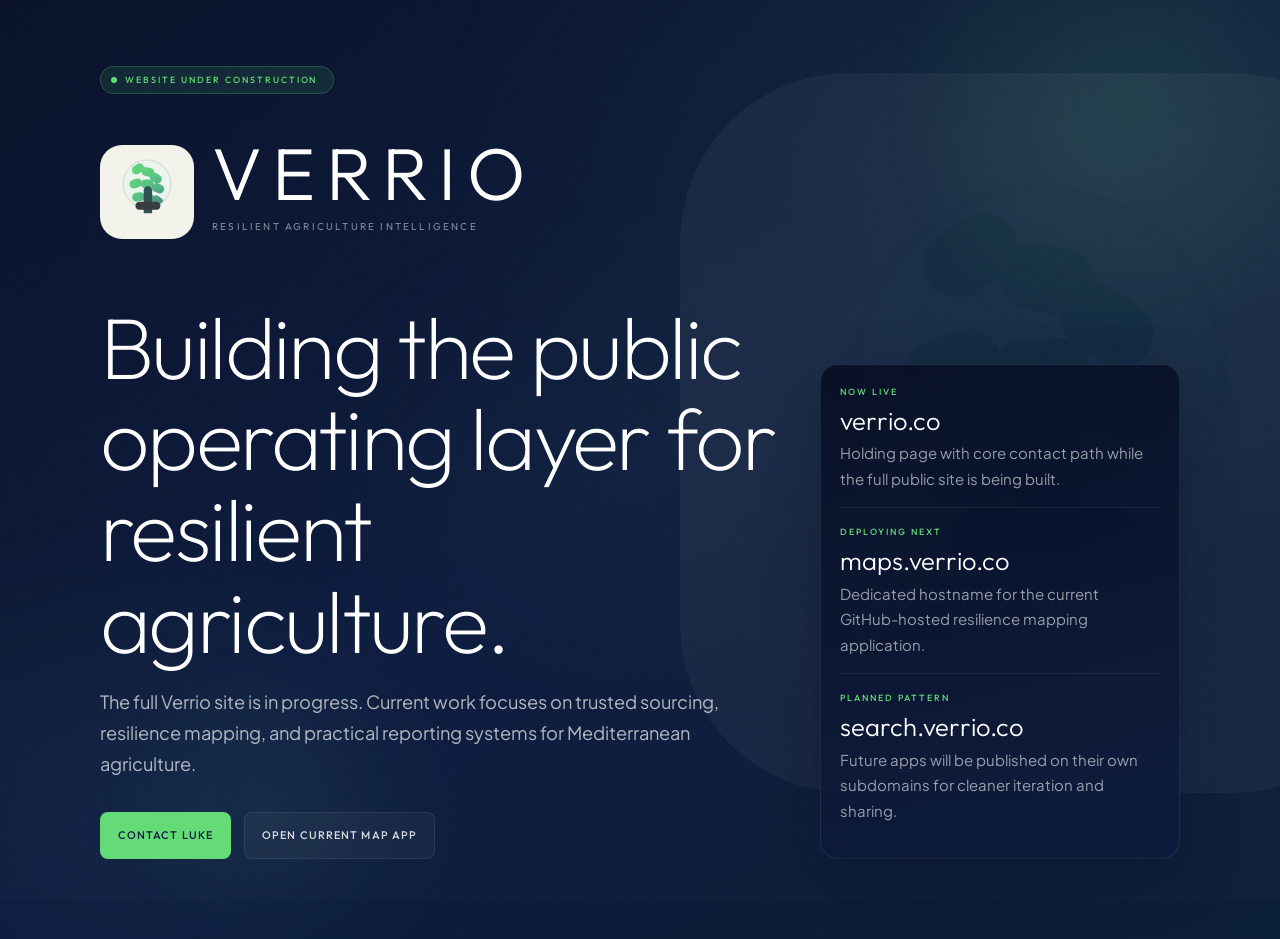
==== index.html @ 9e790d84 "Refine Verrio holding page and Pages setup" ====
<!doctype html>
<html lang="en">
  <head>
    <meta charset="UTF-8" />
    <meta name="viewport" content="width=device-width, initial-scale=1.0" />
    <title>Verrio | Under Construction</title>
    <meta
      name="description"
      content="Verrio is building resilient agriculture intelligence for sourcing, mapping, and practical reporting."
    />
    <meta property="og:title" content="Verrio | Under Construction" />
    <meta
      property="og:description"
      content="The Verrio website is under construction. Current work includes resilience mapping and agricultural intelligence tools."
    />
    <meta property="og:type" content="website" />
    <meta property="og:url" content="https://verrio.co/" />
    <link rel="canonical" href="https://verrio.co/" />
    <link rel="preconnect" href="https://fonts.googleapis.com" />
    <link rel="preconnect" href="https://fonts.gstatic.com" crossorigin />
    <link
      href="https://fonts.googleapis.com/css2?family=Outfit:wght@200;300;400;500;600&family=Plus+Jakarta+Sans:wght@300;400;500;600&display=swap"
      rel="stylesheet"
    />
    <link rel="stylesheet" href="styles.css" />
  </head>
  <body>
    <div class="page-noise" aria-hidden="true"></div>
    <div class="orb orb-one" aria-hidden="true"></div>
    <div class="orb orb-two" aria-hidden="true"></div>

    <main class="cover" id="top">
      <div class="cover-bg-mark" aria-hidden="true">
        <svg width="720" height="720" viewBox="0 0 512 512" fill="none" xmlns="http://www.w3.org/2000/svg">
          <defs>
            <linearGradient id="leafGradBg" x1="154" y1="132" x2="356" y2="334" gradientUnits="userSpaceOnUse">
              <stop offset="0" stop-color="#65DB77"/>
              <stop offset="0.55" stop-color="#58BE85"/>
              <stop offset="1" stop-color="#488286"/>
            </linearGradient>
            <clipPath id="canopyClipBg">
              <circle cx="256" cy="212" r="130"/>
            </clipPath>
          </defs>
          <rect width="512" height="512" rx="120" fill="#F4F3EB"/>
          <g clip-path="url(#canopyClipBg)">
            <rect x="126" y="82" width="260" height="260" rx="130" fill="#EAF5EE"/>
            <g fill="url(#leafGradBg)">
              <rect x="164" y="128" width="70" height="48" rx="24" transform="rotate(-32 164 128)"/>
              <rect x="232" y="116" width="70" height="48" rx="24" transform="rotate(12 232 116)"/>
              <rect x="288" y="140" width="70" height="48" rx="24" transform="rotate(34 288 140)"/>
              <rect x="154" y="198" width="70" height="48" rx="24" transform="rotate(-18 154 198)"/>
              <rect x="222" y="188" width="70" height="48" rx="24" transform="rotate(0 222 188)"/>
              <rect x="292" y="200" width="70" height="48" rx="24" transform="rotate(22 292 200)"/>
              <rect x="172" y="264" width="70" height="48" rx="24" transform="rotate(-8 172 264)"/>
              <rect x="242" y="258" width="70" height="48" rx="24" transform="rotate(18 242 258)"/>
              <rect x="302" y="266" width="62" height="44" rx="22" transform="rotate(36 302 266)"/>
            </g>
          </g>
          <path d="M238 246C238 233.85 247.85 224 260 224H262C274.15 224 284 233.85 284 246V372H238V246Z" fill="#305252"/>
          <path d="M193 330C193 318.402 202.402 309 214 309H308C319.598 309 329 318.402 329 330V332C329 343.598 319.598 353 308 353H214C202.402 353 193 343.598 193 332V330Z" fill="#373E40"/>
          <circle cx="256" cy="212" r="130" stroke="#305252" stroke-opacity="0.14" stroke-width="6"/>
        </svg>
      </div>

      <div class="shell">
        <p class="cover-tag reveal">Website under construction</p>

        <div class="cover-lockup reveal">
          <div class="cover-mark" aria-hidden="true">
            <svg width="132" height="132" viewBox="0 0 512 512" fill="none" xmlns="http://www.w3.org/2000/svg">
              <defs>
                <linearGradient id="leafGrad" x1="154" y1="132" x2="356" y2="334" gradientUnits="userSpaceOnUse">
                  <stop offset="0" stop-color="#65DB77"/>
                  <stop offset="0.55" stop-color="#58BE85"/>
                  <stop offset="1" stop-color="#488286"/>
                </linearGradient>
                <clipPath id="canopyClip">
                  <circle cx="256" cy="212" r="130"/>
                </clipPath>
              </defs>
              <rect width="512" height="512" rx="120" fill="#F4F3EB"/>
              <g clip-path="url(#canopyClip)">
                <rect x="126" y="82" width="260" height="260" rx="130" fill="#EAF5EE"/>
                <g fill="url(#leafGrad)">
                  <rect x="164" y="128" width="70" height="48" rx="24" transform="rotate(-32 164 128)"/>
                  <rect x="232" y="116" width="70" height="48" rx="24" transform="rotate(12 232 116)"/>
                  <rect x="288" y="140" width="70" height="48" rx="24" transform="rotate(34 288 140)"/>
                  <rect x="154" y="198" width="70" height="48" rx="24" transform="rotate(-18 154 198)"/>
                  <rect x="222" y="188" width="70" height="48" rx="24" transform="rotate(0 222 188)"/>
                  <rect x="292" y="200" width="70" height="48" rx="24" transform="rotate(22 292 200)"/>
                  <rect x="172" y="264" width="70" height="48" rx="24" transform="rotate(-8 172 264)"/>
                  <rect x="242" y="258" width="70" height="48" rx="24" transform="rotate(18 242 258)"/>
                  <rect x="302" y="266" width="62" height="44" rx="22" transform="rotate(36 302 266)"/>
                </g>
              </g>
              <path d="M238 246C238 233.85 247.85 224 260 224H262C274.15 224 284 233.85 284 246V372H238V246Z" fill="#305252"/>
              <path d="M193 330C193 318.402 202.402 309 214 309H308C319.598 309 329 318.402 329 330V332C329 343.598 319.598 353 308 353H214C202.402 353 193 343.598 193 332V330Z" fill="#373E40"/>
              <circle cx="256" cy="212" r="130" stroke="#305252" stroke-opacity="0.14" stroke-width="6"/>
            </svg>
          </div>

          <div>
            <p class="cover-wordmark">VERRIO</p>
            <p class="cover-subline">Resilient agriculture intelligence</p>
          </div>
        </div>

        <div class="cover-content">
          <div class="cover-copy reveal">
            <h1>Building the public operating layer for resilient agriculture.</h1>
            <p class="cover-lede">
              The full Verrio site is in progress. Current work focuses on trusted sourcing,
              resilience mapping, and practical reporting systems for Mediterranean agriculture.
            </p>

            <div class="cover-actions">
              <a class="button button-solid" href="mailto:luke@verrio.co">Contact Luke</a>
              <a class="button button-dark" href="/docs/">Open current map app</a>
            </div>
          </div>

          <aside class="status-panel reveal" aria-label="Current rollout status">
            <div class="status-block">
              <p class="status-label">Now live</p>
              <h2>verrio.co</h2>
              <p>Holding page with core contact path while the full public site is being built.</p>
            </div>

            <div class="status-block">
              <p class="status-label">Deploying next</p>
              <h2>maps.verrio.co</h2>
              <p>Dedicated hostname for the current GitHub-hosted resilience mapping application.</p>
            </div>

            <div class="status-block">
              <p class="status-label">Planned pattern</p>
              <h2>search.verrio.co</h2>
              <p>Future apps will be published on their own subdomains for cleaner iteration and sharing.</p>
            </div>
          </aside>
        </div>
      </div>
    </main>

    <script src="script.js"></script>
  </body>
</html>
---- styles.css ----
:root {
  --green: #65db77;
  --teal: #488286;
  --canopy: #305252;
  --graphite: #373e40;
  --fog: #77878b;
  --navy: #0d1b3e;
  --off: #f2f1ed;
  --ink: #1a1c20;

  --font-display: "Outfit", sans-serif;
  --font-body: "Plus Jakarta Sans", sans-serif;

  --page-max: 1080px;
  --shadow-soft: 0 20px 60px rgba(4, 9, 21, 0.24);
}

*,
*::before,
*::after {
  box-sizing: border-box;
}

html {
  scroll-behavior: smooth;
}

body {
  margin: 0;
  min-width: 320px;
  background: linear-gradient(145deg, #09122a 0%, #0d1b3e 50%, #0c1f38 100%);
  color: var(--off);
  font-family: var(--font-body);
  font-size: 15px;
  line-height: 1.7;
  -webkit-font-smoothing: antialiased;
  overflow-x: hidden;
}

a {
  color: inherit;
  text-decoration: none;
}

svg {
  display: block;
  max-width: 100%;
}

.shell {
  width: min(var(--page-max), calc(100% - 2rem));
  margin: 0 auto;
}

.cover {
  position: relative;
  min-height: 100vh;
  display: flex;
  align-items: flex-end;
  padding: clamp(2rem, 5vw, 4rem) 0 clamp(3rem, 8vw, 5rem);
  overflow: hidden;
}

.cover::before {
  content: "";
  position: absolute;
  inset: 0;
  background:
    radial-gradient(ellipse 80% 70% at 85% 15%, rgba(101, 219, 119, 0.08) 0%, transparent 65%),
    radial-gradient(ellipse 55% 55% at 10% 85%, rgba(72, 130, 134, 0.09) 0%, transparent 55%),
    radial-gradient(ellipse 40% 40% at 50% 50%, rgba(48, 82, 82, 0.12) 0%, transparent 70%);
  pointer-events: none;
}

.page-noise {
  position: fixed;
  inset: 0;
  opacity: 0.03;
  background-image: url("data:image/svg+xml,%3Csvg viewBox='0 0 256 256' xmlns='http://www.w3.org/2000/svg'%3E%3Cfilter id='n'%3E%3CfeTurbulence type='fractalNoise' baseFrequency='0.78' numOctaves='4' stitchTiles='stitch'/%3E%3C/filter%3E%3Crect width='100%25' height='100%25' filter='url(%23n)'/%3E%3C/svg%3E");
  background-size: 180px 180px;
  pointer-events: none;
}

.orb {
  position: fixed;
  border-radius: 50%;
  pointer-events: none;
  filter: blur(4px);
}

.orb-one {
  width: 500px;
  height: 500px;
  top: -140px;
  right: -100px;
  background: radial-gradient(circle, rgba(101, 219, 119, 0.09) 0%, transparent 70%);
}

.orb-two {
  width: 320px;
  height: 320px;
  bottom: -60px;
  left: 8%;
  background: radial-gradient(circle, rgba(72, 130, 134, 0.1) 0%, transparent 70%);
}

.cover-bg-mark {
  position: absolute;
  right: -120px;
  top: 50%;
  transform: translateY(-55%);
  opacity: 0.045;
  pointer-events: none;
}

.cover-tag,
.cover-lockup,
.cover-content {
  position: relative;
  z-index: 1;
}

.cover-tag {
  display: inline-flex;
  align-items: center;
  gap: 8px;
  margin: 0 0 2rem;
  padding: 5px 16px 5px 10px;
  border: 1px solid rgba(101, 219, 119, 0.22);
  border-radius: 100px;
  background: rgba(101, 219, 119, 0.1);
  color: var(--green);
  font-family: var(--font-display);
  font-size: 9px;
  font-weight: 500;
  letter-spacing: 0.22em;
  text-transform: uppercase;
}

.cover-tag::before {
  content: "";
  width: 6px;
  height: 6px;
  border-radius: 50%;
  background: currentColor;
}

.cover-lockup {
  display: flex;
  align-items: center;
  gap: 18px;
  margin-bottom: 2.75rem;
}

.cover-mark {
  width: 94px;
  flex: 0 0 94px;
}

.cover-wordmark {
  margin: 0;
  color: white;
  font-family: var(--font-display);
  font-size: clamp(2.4rem, 6vw, 4.6rem);
  font-weight: 300;
  letter-spacing: 0.14em;
  line-height: 0.95;
}

.cover-subline {
  margin-top: 0.6rem;
  color: rgba(255, 255, 255, 0.5);
  font-family: var(--font-display);
  font-size: 10px;
  font-weight: 400;
  letter-spacing: 0.22em;
  text-transform: uppercase;
}

.cover-content {
  display: grid;
  grid-template-columns: minmax(0, 1.1fr) minmax(280px, 360px);
  gap: clamp(1.5rem, 3vw, 2.5rem);
  align-items: end;
}

.cover-copy h1,
.status-panel h2 {
  margin: 0;
  font-family: var(--font-display);
  line-height: 1.05;
}

.cover-copy h1 {
  max-width: 12ch;
  color: white;
  font-size: clamp(2.8rem, 6.8vw, 5.6rem);
  font-weight: 200;
  letter-spacing: -0.03em;
}

.cover-lede {
  max-width: 42rem;
  margin-top: 1.25rem;
  color: rgba(255, 255, 255, 0.68);
  font-size: clamp(1rem, 1.7vw, 1.14rem);
}

.cover-actions {
  display: flex;
  flex-wrap: wrap;
  gap: 0.85rem;
  margin-top: 2rem;
}

.button {
  display: inline-flex;
  align-items: center;
  justify-content: center;
  min-height: 2.9rem;
  padding: 0.76rem 1.05rem;
  border: 1px solid transparent;
  border-radius: 8px;
  font-family: var(--font-display);
  font-size: 11px;
  font-weight: 500;
  letter-spacing: 0.1em;
  text-transform: uppercase;
  transition: transform 0.15s ease, opacity 0.15s ease, background-color 0.15s ease;
}

.button:hover,
.button:focus-visible {
  transform: translateY(-1px);
}

.button-solid {
  background: var(--green);
  color: var(--navy);
}

.button-dark {
  background: rgba(255, 255, 255, 0.04);
  color: rgba(255, 255, 255, 0.84);
  border-color: rgba(255, 255, 255, 0.08);
}

.status-panel {
  padding: 1.2rem;
  border-radius: 18px;
  background: linear-gradient(165deg, rgba(7, 14, 34, 0.86), rgba(13, 27, 62, 0.8));
  border: 1px solid rgba(255, 255, 255, 0.08);
  box-shadow: var(--shadow-soft);
}

.status-block + .status-block {
  margin-top: 1rem;
  padding-top: 1rem;
  border-top: 1px solid rgba(255, 255, 255, 0.08);
}

.status-label {
  margin: 0 0 0.55rem;
  color: var(--green);
  font-family: var(--font-display);
  font-size: 9px;
  font-weight: 500;
  letter-spacing: 0.22em;
  text-transform: uppercase;
}

.status-panel h2 {
  color: white;
  font-size: clamp(1.4rem, 2vw, 1.85rem);
  font-weight: 300;
}

.status-panel p:not(.status-label) {
  margin-top: 0.35rem;
  color: rgba(255, 255, 255, 0.58);
}

.reveal {
  opacity: 0;
  transform: translateY(26px);
  transition:
    opacity 0.7s ease,
    transform 0.7s cubic-bezier(0.22, 1, 0.36, 1);
}

.reveal.in {
  opacity: 1;
  transform: none;
}

@media (max-width: 900px) {
  .cover {
    align-items: center;
    padding-top: 3rem;
  }

  .cover-bg-mark {
    right: -180px;
    top: 10%;
    transform: none;
  }

  .cover-content {
    grid-template-columns: 1fr;
  }

  .cover-copy h1 {
    max-width: none;
  }
}

@media (max-width: 640px) {
  .shell {
    width: min(var(--page-max), calc(100% - 1.3rem));
  }

  .cover-lockup {
    align-items: flex-start;
  }

  .cover-mark {
    width: 74px;
    flex-basis: 74px;
  }

  .cover-actions {
    flex-direction: column;
  }

  .button {
    width: 100%;
  }
}

@media (prefers-reduced-motion: reduce) {
  html {
    scroll-behavior: auto;
  }

  *,
  *::before,
  *::after {
    animation: none !important;
    transition: none !important;
  }

  .reveal {
    opacity: 1;
    transform: none;
  }
}
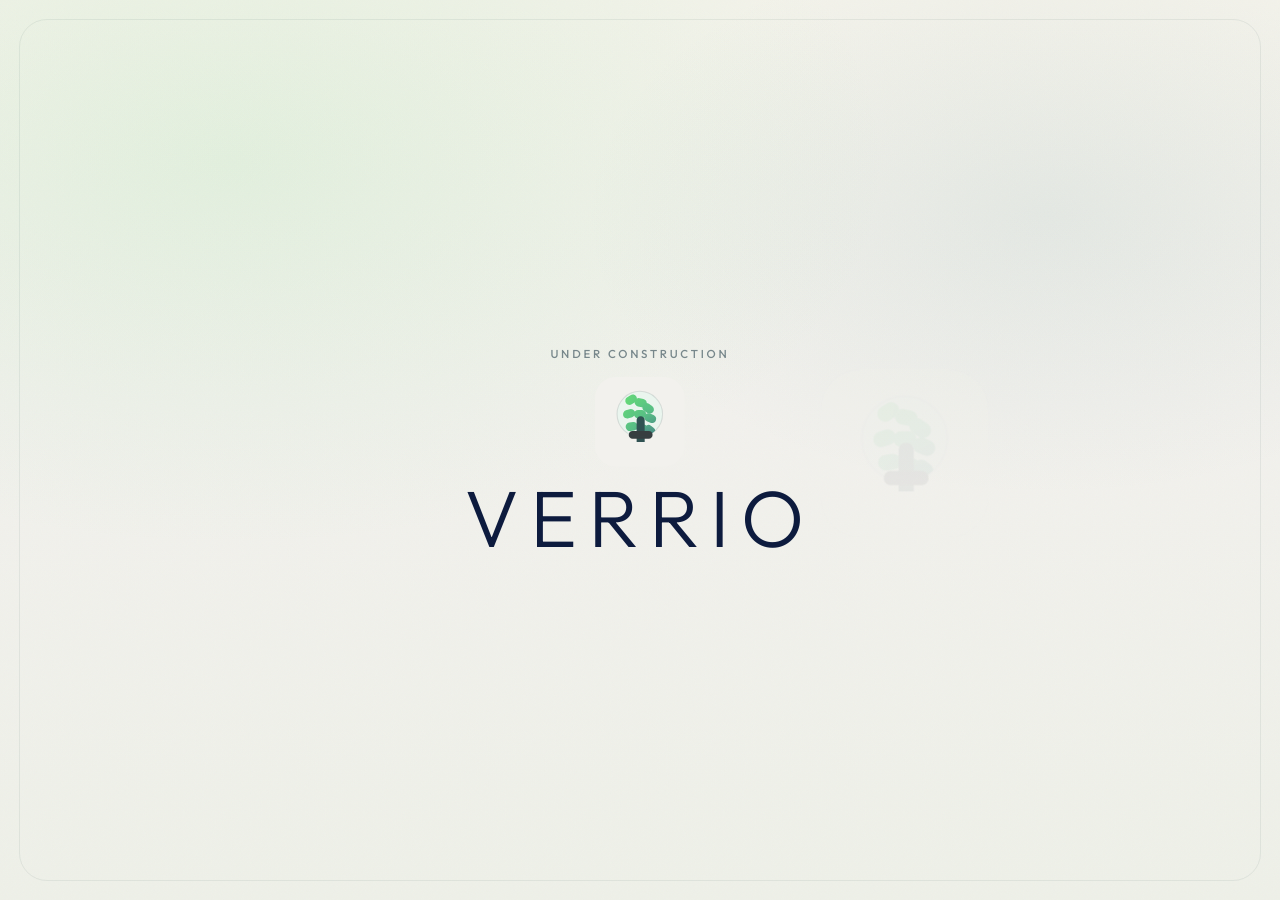
==== commit d638baa2: "Simplify Verrio holding page" ====
--- a/index.html
+++ b/index.html
@@ -3,16 +3,10 @@
   <head>
     <meta charset="UTF-8" />
     <meta name="viewport" content="width=device-width, initial-scale=1.0" />
-    <title>Verrio | Under Construction</title>
-    <meta
-      name="description"
-      content="Verrio is building resilient agriculture intelligence for sourcing, mapping, and practical reporting."
-    />
-    <meta property="og:title" content="Verrio | Under Construction" />
-    <meta
-      property="og:description"
-      content="The Verrio website is under construction. Current work includes resilience mapping and agricultural intelligence tools."
-    />
+    <title>Verrio</title>
+    <meta name="description" content="Verrio is under construction." />
+    <meta property="og:title" content="Verrio" />
+    <meta property="og:description" content="Verrio is under construction." />
     <meta property="og:type" content="website" />
     <meta property="og:url" content="https://verrio.co/" />
     <link rel="canonical" href="https://verrio.co/" />
@@ -25,124 +19,76 @@
     <link rel="stylesheet" href="styles.css" />
   </head>
   <body>
-    <div class="page-noise" aria-hidden="true"></div>
-    <div class="orb orb-one" aria-hidden="true"></div>
-    <div class="orb orb-two" aria-hidden="true"></div>
-
-    <main class="cover" id="top">
-      <div class="cover-bg-mark" aria-hidden="true">
-        <svg width="720" height="720" viewBox="0 0 512 512" fill="none" xmlns="http://www.w3.org/2000/svg">
+    <main class="page" aria-labelledby="site-title">
+      <div class="page-mark" aria-hidden="true">
+        <svg width="168" height="168" viewBox="0 0 512 512" fill="none" xmlns="http://www.w3.org/2000/svg">
           <defs>
-            <linearGradient id="leafGradBg" x1="154" y1="132" x2="356" y2="334" gradientUnits="userSpaceOnUse">
-              <stop offset="0" stop-color="#65DB77"/>
-              <stop offset="0.55" stop-color="#58BE85"/>
-              <stop offset="1" stop-color="#488286"/>
+            <linearGradient id="leafGrad" x1="154" y1="132" x2="356" y2="334" gradientUnits="userSpaceOnUse">
+              <stop offset="0" stop-color="#65DB77" />
+              <stop offset="0.55" stop-color="#58BE85" />
+              <stop offset="1" stop-color="#488286" />
             </linearGradient>
-            <clipPath id="canopyClipBg">
-              <circle cx="256" cy="212" r="130"/>
+            <clipPath id="canopyClip">
+              <circle cx="256" cy="212" r="130" />
             </clipPath>
           </defs>
-          <rect width="512" height="512" rx="120" fill="#F4F3EB"/>
-          <g clip-path="url(#canopyClipBg)">
-            <rect x="126" y="82" width="260" height="260" rx="130" fill="#EAF5EE"/>
-            <g fill="url(#leafGradBg)">
-              <rect x="164" y="128" width="70" height="48" rx="24" transform="rotate(-32 164 128)"/>
-              <rect x="232" y="116" width="70" height="48" rx="24" transform="rotate(12 232 116)"/>
-              <rect x="288" y="140" width="70" height="48" rx="24" transform="rotate(34 288 140)"/>
-              <rect x="154" y="198" width="70" height="48" rx="24" transform="rotate(-18 154 198)"/>
-              <rect x="222" y="188" width="70" height="48" rx="24" transform="rotate(0 222 188)"/>
-              <rect x="292" y="200" width="70" height="48" rx="24" transform="rotate(22 292 200)"/>
-              <rect x="172" y="264" width="70" height="48" rx="24" transform="rotate(-8 172 264)"/>
-              <rect x="242" y="258" width="70" height="48" rx="24" transform="rotate(18 242 258)"/>
-              <rect x="302" y="266" width="62" height="44" rx="22" transform="rotate(36 302 266)"/>
+          <rect width="512" height="512" rx="120" fill="#F2F1ED" />
+          <g clip-path="url(#canopyClip)">
+            <rect x="126" y="82" width="260" height="260" rx="130" fill="#EAF5EE" />
+            <g fill="url(#leafGrad)">
+              <rect x="164" y="128" width="70" height="48" rx="24" transform="rotate(-32 164 128)" />
+              <rect x="232" y="116" width="70" height="48" rx="24" transform="rotate(12 232 116)" />
+              <rect x="288" y="140" width="70" height="48" rx="24" transform="rotate(34 288 140)" />
+              <rect x="154" y="198" width="70" height="48" rx="24" transform="rotate(-18 154 198)" />
+              <rect x="222" y="188" width="70" height="48" rx="24" transform="rotate(0 222 188)" />
+              <rect x="292" y="200" width="70" height="48" rx="24" transform="rotate(22 292 200)" />
+              <rect x="172" y="264" width="70" height="48" rx="24" transform="rotate(-8 172 264)" />
+              <rect x="242" y="258" width="70" height="48" rx="24" transform="rotate(18 242 258)" />
+              <rect x="302" y="266" width="62" height="44" rx="22" transform="rotate(36 302 266)" />
             </g>
           </g>
-          <path d="M238 246C238 233.85 247.85 224 260 224H262C274.15 224 284 233.85 284 246V372H238V246Z" fill="#305252"/>
-          <path d="M193 330C193 318.402 202.402 309 214 309H308C319.598 309 329 318.402 329 330V332C329 343.598 319.598 353 308 353H214C202.402 353 193 343.598 193 332V330Z" fill="#373E40"/>
-          <circle cx="256" cy="212" r="130" stroke="#305252" stroke-opacity="0.14" stroke-width="6"/>
+          <path d="M238 246C238 233.85 247.85 224 260 224H262C274.15 224 284 233.85 284 246V372H238V246Z" fill="#305252" />
+          <path d="M193 330C193 318.402 202.402 309 214 309H308C319.598 309 329 318.402 329 330V332C329 343.598 319.598 353 308 353H214C202.402 353 193 343.598 193 332V330Z" fill="#373E40" />
+          <circle cx="256" cy="212" r="130" stroke="#305252" stroke-opacity="0.14" stroke-width="6" />
         </svg>
       </div>
 
-      <div class="shell">
-        <p class="cover-tag reveal">Website under construction</p>
-
-        <div class="cover-lockup reveal">
-          <div class="cover-mark" aria-hidden="true">
-            <svg width="132" height="132" viewBox="0 0 512 512" fill="none" xmlns="http://www.w3.org/2000/svg">
-              <defs>
-                <linearGradient id="leafGrad" x1="154" y1="132" x2="356" y2="334" gradientUnits="userSpaceOnUse">
-                  <stop offset="0" stop-color="#65DB77"/>
-                  <stop offset="0.55" stop-color="#58BE85"/>
-                  <stop offset="1" stop-color="#488286"/>
-                </linearGradient>
-                <clipPath id="canopyClip">
-                  <circle cx="256" cy="212" r="130"/>
-                </clipPath>
-              </defs>
-              <rect width="512" height="512" rx="120" fill="#F4F3EB"/>
-              <g clip-path="url(#canopyClip)">
-                <rect x="126" y="82" width="260" height="260" rx="130" fill="#EAF5EE"/>
-                <g fill="url(#leafGrad)">
-                  <rect x="164" y="128" width="70" height="48" rx="24" transform="rotate(-32 164 128)"/>
-                  <rect x="232" y="116" width="70" height="48" rx="24" transform="rotate(12 232 116)"/>
-                  <rect x="288" y="140" width="70" height="48" rx="24" transform="rotate(34 288 140)"/>
-                  <rect x="154" y="198" width="70" height="48" rx="24" transform="rotate(-18 154 198)"/>
-                  <rect x="222" y="188" width="70" height="48" rx="24" transform="rotate(0 222 188)"/>
-                  <rect x="292" y="200" width="70" height="48" rx="24" transform="rotate(22 292 200)"/>
-                  <rect x="172" y="264" width="70" height="48" rx="24" transform="rotate(-8 172 264)"/>
-                  <rect x="242" y="258" width="70" height="48" rx="24" transform="rotate(18 242 258)"/>
-                  <rect x="302" y="266" width="62" height="44" rx="22" transform="rotate(36 302 266)"/>
-                </g>
+      <section class="lockup" aria-label="Verrio holding page">
+        <p class="kicker">Under construction</p>
+        <div class="brand" aria-hidden="true">
+          <svg width="72" height="72" viewBox="0 0 512 512" fill="none" xmlns="http://www.w3.org/2000/svg">
+            <defs>
+              <linearGradient id="leafGradSmall" x1="154" y1="132" x2="356" y2="334" gradientUnits="userSpaceOnUse">
+                <stop offset="0" stop-color="#65DB77" />
+                <stop offset="0.55" stop-color="#58BE85" />
+                <stop offset="1" stop-color="#488286" />
+              </linearGradient>
+              <clipPath id="canopyClipSmall">
+                <circle cx="256" cy="212" r="130" />
+              </clipPath>
+            </defs>
+            <rect width="512" height="512" rx="120" fill="#F2F1ED" />
+            <g clip-path="url(#canopyClipSmall)">
+              <rect x="126" y="82" width="260" height="260" rx="130" fill="#EAF5EE" />
+              <g fill="url(#leafGradSmall)">
+                <rect x="164" y="128" width="70" height="48" rx="24" transform="rotate(-32 164 128)" />
+                <rect x="232" y="116" width="70" height="48" rx="24" transform="rotate(12 232 116)" />
+                <rect x="288" y="140" width="70" height="48" rx="24" transform="rotate(34 288 140)" />
+                <rect x="154" y="198" width="70" height="48" rx="24" transform="rotate(-18 154 198)" />
+                <rect x="222" y="188" width="70" height="48" rx="24" transform="rotate(0 222 188)" />
+                <rect x="292" y="200" width="70" height="48" rx="24" transform="rotate(22 292 200)" />
+                <rect x="172" y="264" width="70" height="48" rx="24" transform="rotate(-8 172 264)" />
+                <rect x="242" y="258" width="70" height="48" rx="24" transform="rotate(18 242 258)" />
+                <rect x="302" y="266" width="62" height="44" rx="22" transform="rotate(36 302 266)" />
               </g>
-              <path d="M238 246C238 233.85 247.85 224 260 224H262C274.15 224 284 233.85 284 246V372H238V246Z" fill="#305252"/>
-              <path d="M193 330C193 318.402 202.402 309 214 309H308C319.598 309 329 318.402 329 330V332C329 343.598 319.598 353 308 353H214C202.402 353 193 343.598 193 332V330Z" fill="#373E40"/>
-              <circle cx="256" cy="212" r="130" stroke="#305252" stroke-opacity="0.14" stroke-width="6"/>
-            </svg>
-          </div>
-
-          <div>
-            <p class="cover-wordmark">VERRIO</p>
-            <p class="cover-subline">Resilient agriculture intelligence</p>
-          </div>
+            </g>
+            <path d="M238 246C238 233.85 247.85 224 260 224H262C274.15 224 284 233.85 284 246V372H238V246Z" fill="#305252" />
+            <path d="M193 330C193 318.402 202.402 309 214 309H308C319.598 309 329 318.402 329 330V332C329 343.598 319.598 353 308 353H214C202.402 353 193 343.598 193 332V330Z" fill="#373E40" />
+            <circle cx="256" cy="212" r="130" stroke="#305252" stroke-opacity="0.14" stroke-width="6" />
+          </svg>
+          <h1 id="site-title">Verrio</h1>
         </div>
-
-        <div class="cover-content">
-          <div class="cover-copy reveal">
-            <h1>Building the public operating layer for resilient agriculture.</h1>
-            <p class="cover-lede">
-              The full Verrio site is in progress. Current work focuses on trusted sourcing,
-              resilience mapping, and practical reporting systems for Mediterranean agriculture.
-            </p>
-
-            <div class="cover-actions">
-              <a class="button button-solid" href="mailto:luke@verrio.co">Contact Luke</a>
-              <a class="button button-dark" href="/docs/">Open current map app</a>
-            </div>
-          </div>
-
-          <aside class="status-panel reveal" aria-label="Current rollout status">
-            <div class="status-block">
-              <p class="status-label">Now live</p>
-              <h2>verrio.co</h2>
-              <p>Holding page with core contact path while the full public site is being built.</p>
-            </div>
-
-            <div class="status-block">
-              <p class="status-label">Deploying next</p>
-              <h2>maps.verrio.co</h2>
-              <p>Dedicated hostname for the current GitHub-hosted resilience mapping application.</p>
-            </div>
-
-            <div class="status-block">
-              <p class="status-label">Planned pattern</p>
-              <h2>search.verrio.co</h2>
-              <p>Future apps will be published on their own subdomains for cleaner iteration and sharing.</p>
-            </div>
-          </aside>
-        </div>
-      </div>
+      </section>
     </main>
-
-    <script src="script.js"></script>
   </body>
 </html>
--- a/styles.css
+++ b/styles.css
@@ -10,9 +10,6 @@
 
   --font-display: "Outfit", sans-serif;
   --font-body: "Plus Jakarta Sans", sans-serif;
-
-  --page-max: 1080px;
-  --shadow-soft: 0 20px 60px rgba(4, 9, 21, 0.24);
 }
 
 *,
@@ -22,24 +19,21 @@
 }
 
 html {
-  scroll-behavior: smooth;
+  background: var(--off);
 }
 
 body {
   margin: 0;
   min-width: 320px;
-  background: linear-gradient(145deg, #09122a 0%, #0d1b3e 50%, #0c1f38 100%);
-  color: var(--off);
+  min-height: 100vh;
+  color: var(--canopy);
   font-family: var(--font-body);
-  font-size: 15px;
-  line-height: 1.7;
   -webkit-font-smoothing: antialiased;
-  overflow-x: hidden;
-}
-
-a {
-  color: inherit;
-  text-decoration: none;
+  text-rendering: geometricPrecision;
+  background:
+    radial-gradient(1200px 700px at 18% 18%, rgba(101, 219, 119, 0.12), transparent 55%),
+    radial-gradient(900px 540px at 82% 24%, rgba(72, 130, 134, 0.09), transparent 52%),
+    linear-gradient(180deg, #f4f3eb 0%, var(--off) 45%, #eef0e8 100%);
 }
 
 svg {
@@ -47,310 +41,149 @@
   max-width: 100%;
 }
 
-.shell {
-  width: min(var(--page-max), calc(100% - 2rem));
-  margin: 0 auto;
+.page {
+  position: relative;
+  min-height: 100vh;
+  display: grid;
+  place-items: center;
+  overflow: hidden;
+  padding: 2rem;
 }
 
-.cover {
-  position: relative;
-  min-height: 100vh;
-  display: flex;
-  align-items: flex-end;
-  padding: clamp(2rem, 5vw, 4rem) 0 clamp(3rem, 8vw, 5rem);
-  overflow: hidden;
-}
-
-.cover::before {
+.page::before {
   content: "";
   position: absolute;
   inset: 0;
-  background:
-    radial-gradient(ellipse 80% 70% at 85% 15%, rgba(101, 219, 119, 0.08) 0%, transparent 65%),
-    radial-gradient(ellipse 55% 55% at 10% 85%, rgba(72, 130, 134, 0.09) 0%, transparent 55%),
-    radial-gradient(ellipse 40% 40% at 50% 50%, rgba(48, 82, 82, 0.12) 0%, transparent 70%);
+  opacity: 0.18;
+  pointer-events: none;
+  background-image: url("data:image/svg+xml,%3Csvg viewBox='0 0 256 256' xmlns='http://www.w3.org/2000/svg'%3E%3Cfilter id='n'%3E%3CfeTurbulence type='fractalNoise' baseFrequency='0.78' numOctaves='4' stitchTiles='stitch'/%3E%3C/filter%3E%3Crect width='100%25' height='100%25' filter='url(%23n)' opacity='0.16'/%3E%3C/svg%3E");
+  background-size: 180px 180px;
+}
+
+.page::after {
+  content: "";
+  position: absolute;
+  inset: 1.2rem;
+  border: 1px solid rgba(48, 82, 82, 0.08);
+  border-radius: 28px;
   pointer-events: none;
 }
 
-.page-noise {
-  position: fixed;
-  inset: 0;
-  opacity: 0.03;
-  background-image: url("data:image/svg+xml,%3Csvg viewBox='0 0 256 256' xmlns='http://www.w3.org/2000/svg'%3E%3Cfilter id='n'%3E%3CfeTurbulence type='fractalNoise' baseFrequency='0.78' numOctaves='4' stitchTiles='stitch'/%3E%3C/filter%3E%3Crect width='100%25' height='100%25' filter='url(%23n)'/%3E%3C/svg%3E");
-  background-size: 180px 180px;
+.page-mark {
+  position: absolute;
+  inset: auto 0 50% auto;
+  width: min(46vw, 620px);
+  transform: translate(22%, 52%);
+  opacity: 0.06;
   pointer-events: none;
 }
 
-.orb {
-  position: fixed;
-  border-radius: 50%;
-  pointer-events: none;
-  filter: blur(4px);
+.lockup {
+  position: relative;
+  z-index: 1;
+  display: grid;
+  justify-items: center;
+  gap: 1rem;
+  padding: 2rem 2.4rem;
+  text-align: center;
 }
 
-.orb-one {
-  width: 500px;
-  height: 500px;
-  top: -140px;
-  right: -100px;
-  background: radial-gradient(circle, rgba(101, 219, 119, 0.09) 0%, transparent 70%);
-}
-
-.orb-two {
-  width: 320px;
-  height: 320px;
-  bottom: -60px;
-  left: 8%;
-  background: radial-gradient(circle, rgba(72, 130, 134, 0.1) 0%, transparent 70%);
-}
-
-.cover-bg-mark {
-  position: absolute;
-  right: -120px;
-  top: 50%;
-  transform: translateY(-55%);
-  opacity: 0.045;
-  pointer-events: none;
-}
-
-.cover-tag,
-.cover-lockup,
-.cover-content {
-  position: relative;
-  z-index: 1;
-}
-
-.cover-tag {
-  display: inline-flex;
-  align-items: center;
-  gap: 8px;
-  margin: 0 0 2rem;
-  padding: 5px 16px 5px 10px;
-  border: 1px solid rgba(101, 219, 119, 0.22);
-  border-radius: 100px;
-  background: rgba(101, 219, 119, 0.1);
-  color: var(--green);
+.kicker {
+  margin: 0;
+  color: var(--fog);
   font-family: var(--font-display);
-  font-size: 9px;
+  font-size: 0.72rem;
   font-weight: 500;
-  letter-spacing: 0.22em;
+  letter-spacing: 0.24em;
   text-transform: uppercase;
 }
 
-.cover-tag::before {
-  content: "";
-  width: 6px;
-  height: 6px;
-  border-radius: 50%;
-  background: currentColor;
+.brand {
+  display: grid;
+  justify-items: center;
+  gap: 0.95rem;
 }
 
-.cover-lockup {
-  display: flex;
-  align-items: center;
-  gap: 18px;
-  margin-bottom: 2.75rem;
+.brand svg {
+  width: clamp(4.2rem, 8vw, 5.6rem);
+  height: auto;
+  flex: 0 0 auto;
 }
 
-.cover-mark {
-  width: 94px;
-  flex: 0 0 94px;
-}
-
-.cover-wordmark {
+h1 {
   margin: 0;
-  color: white;
+  color: var(--navy);
   font-family: var(--font-display);
-  font-size: clamp(2.4rem, 6vw, 4.6rem);
+  font-size: clamp(2.6rem, 8vw, 5rem);
   font-weight: 300;
   letter-spacing: 0.14em;
-  line-height: 0.95;
-}
-
-.cover-subline {
-  margin-top: 0.6rem;
-  color: rgba(255, 255, 255, 0.5);
-  font-family: var(--font-display);
-  font-size: 10px;
-  font-weight: 400;
-  letter-spacing: 0.22em;
+  line-height: 0.9;
   text-transform: uppercase;
 }
 
-.cover-content {
-  display: grid;
-  grid-template-columns: minmax(0, 1.1fr) minmax(280px, 360px);
-  gap: clamp(1.5rem, 3vw, 2.5rem);
-  align-items: end;
-}
-
-.cover-copy h1,
-.status-panel h2 {
-  margin: 0;
-  font-family: var(--font-display);
-  line-height: 1.05;
-}
-
-.cover-copy h1 {
-  max-width: 12ch;
-  color: white;
-  font-size: clamp(2.8rem, 6.8vw, 5.6rem);
-  font-weight: 200;
-  letter-spacing: -0.03em;
-}
-
-.cover-lede {
-  max-width: 42rem;
-  margin-top: 1.25rem;
-  color: rgba(255, 255, 255, 0.68);
-  font-size: clamp(1rem, 1.7vw, 1.14rem);
-}
-
-.cover-actions {
-  display: flex;
-  flex-wrap: wrap;
-  gap: 0.85rem;
-  margin-top: 2rem;
-}
-
-.button {
-  display: inline-flex;
-  align-items: center;
-  justify-content: center;
-  min-height: 2.9rem;
-  padding: 0.76rem 1.05rem;
-  border: 1px solid transparent;
-  border-radius: 8px;
-  font-family: var(--font-display);
-  font-size: 11px;
-  font-weight: 500;
-  letter-spacing: 0.1em;
-  text-transform: uppercase;
-  transition: transform 0.15s ease, opacity 0.15s ease, background-color 0.15s ease;
-}
-
-.button:hover,
-.button:focus-visible {
-  transform: translateY(-1px);
-}
-
-.button-solid {
-  background: var(--green);
-  color: var(--navy);
-}
-
-.button-dark {
-  background: rgba(255, 255, 255, 0.04);
-  color: rgba(255, 255, 255, 0.84);
-  border-color: rgba(255, 255, 255, 0.08);
-}
-
-.status-panel {
-  padding: 1.2rem;
-  border-radius: 18px;
-  background: linear-gradient(165deg, rgba(7, 14, 34, 0.86), rgba(13, 27, 62, 0.8));
-  border: 1px solid rgba(255, 255, 255, 0.08);
-  box-shadow: var(--shadow-soft);
-}
-
-.status-block + .status-block {
-  margin-top: 1rem;
-  padding-top: 1rem;
-  border-top: 1px solid rgba(255, 255, 255, 0.08);
-}
-
-.status-label {
-  margin: 0 0 0.55rem;
-  color: var(--green);
-  font-family: var(--font-display);
-  font-size: 9px;
-  font-weight: 500;
-  letter-spacing: 0.22em;
-  text-transform: uppercase;
-}
-
-.status-panel h2 {
-  color: white;
-  font-size: clamp(1.4rem, 2vw, 1.85rem);
-  font-weight: 300;
-}
-
-.status-panel p:not(.status-label) {
-  margin-top: 0.35rem;
-  color: rgba(255, 255, 255, 0.58);
-}
-
-.reveal {
-  opacity: 0;
-  transform: translateY(26px);
-  transition:
-    opacity 0.7s ease,
-    transform 0.7s cubic-bezier(0.22, 1, 0.36, 1);
-}
-
-.reveal.in {
-  opacity: 1;
-  transform: none;
-}
-
-@media (max-width: 900px) {
-  .cover {
-    align-items: center;
-    padding-top: 3rem;
+@media (max-width: 640px) {
+  .page {
+    padding: 1.25rem;
   }
 
-  .cover-bg-mark {
-    right: -180px;
-    top: 10%;
-    transform: none;
+  .page::after {
+    inset: 0.7rem;
+    border-radius: 22px;
   }
 
-  .cover-content {
-    grid-template-columns: 1fr;
+  .page-mark {
+    width: min(76vw, 420px);
+    transform: translate(28%, 58%);
   }
 
-  .cover-copy h1 {
-    max-width: none;
+  .lockup {
+    padding: 1.5rem 1rem;
+  }
+
+  h1 {
+    font-size: clamp(2.2rem, 15vw, 3.7rem);
+    letter-spacing: 0.11em;
   }
 }
 
-@media (max-width: 640px) {
-  .shell {
-    width: min(var(--page-max), calc(100% - 1.3rem));
+@media (prefers-reduced-motion: no-preference) {
+  .page-mark {
+    animation: fade-in 700ms cubic-bezier(0.16, 1, 0.3, 1) both;
   }
 
-  .cover-lockup {
-    align-items: flex-start;
+  .page-mark {
+    animation-delay: 90ms;
   }
 
-  .cover-mark {
-    width: 74px;
-    flex-basis: 74px;
+  .lockup {
+    animation: rise 700ms cubic-bezier(0.16, 1, 0.3, 1) both;
+    animation-delay: 130ms;
   }
 
-  .cover-actions {
-    flex-direction: column;
+  .lockup,
+  .page-mark {
+    will-change: transform, opacity;
   }
 
-  .button {
-    width: 100%;
+  @keyframes fade-in {
+    from {
+      opacity: 0;
+    }
+
+    to {
+      opacity: 0.06;
+    }
+  }
+
+  @keyframes rise {
+    from {
+      opacity: 0;
+      transform: translateY(14px);
+    }
+
+    to {
+      opacity: 1;
+      transform: translateY(0);
+    }
   }
 }
-
-@media (prefers-reduced-motion: reduce) {
-  html {
-    scroll-behavior: auto;
-  }
-
-  *,
-  *::before,
-  *::after {
-    animation: none !important;
-    transition: none !important;
-  }
-
-  .reveal {
-    opacity: 1;
-    transform: none;
-  }
-}
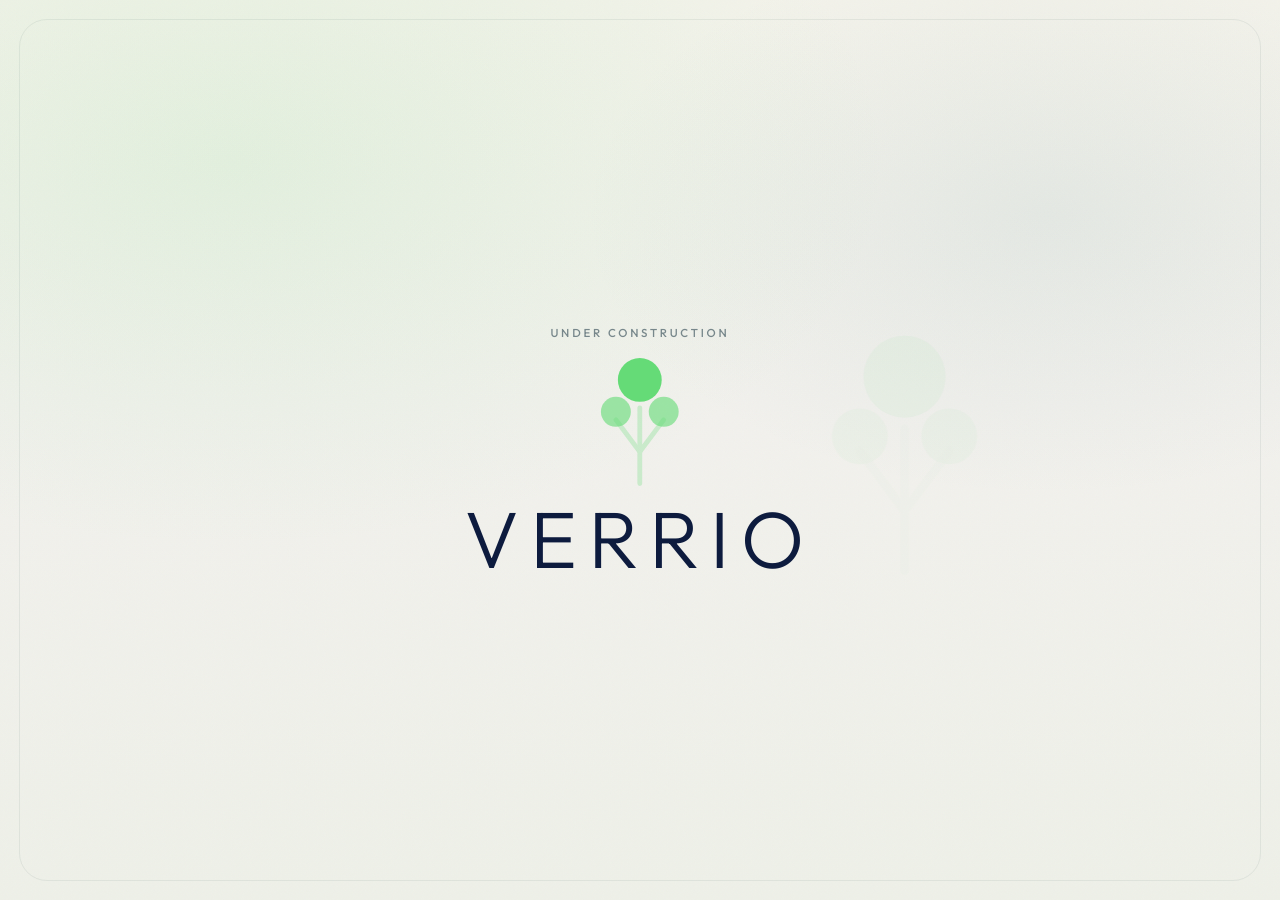
==== commit b510b482: "Use brand guidelines logo on holding page" ====
--- a/index.html
+++ b/index.html
@@ -21,70 +21,30 @@
   <body>
     <main class="page" aria-labelledby="site-title">
       <div class="page-mark" aria-hidden="true">
-        <svg width="168" height="168" viewBox="0 0 512 512" fill="none" xmlns="http://www.w3.org/2000/svg">
-          <defs>
-            <linearGradient id="leafGrad" x1="154" y1="132" x2="356" y2="334" gradientUnits="userSpaceOnUse">
-              <stop offset="0" stop-color="#65DB77" />
-              <stop offset="0.55" stop-color="#58BE85" />
-              <stop offset="1" stop-color="#488286" />
-            </linearGradient>
-            <clipPath id="canopyClip">
-              <circle cx="256" cy="212" r="130" />
-            </clipPath>
-          </defs>
-          <rect width="512" height="512" rx="120" fill="#F2F1ED" />
-          <g clip-path="url(#canopyClip)">
-            <rect x="126" y="82" width="260" height="260" rx="130" fill="#EAF5EE" />
-            <g fill="url(#leafGrad)">
-              <rect x="164" y="128" width="70" height="48" rx="24" transform="rotate(-32 164 128)" />
-              <rect x="232" y="116" width="70" height="48" rx="24" transform="rotate(12 232 116)" />
-              <rect x="288" y="140" width="70" height="48" rx="24" transform="rotate(34 288 140)" />
-              <rect x="154" y="198" width="70" height="48" rx="24" transform="rotate(-18 154 198)" />
-              <rect x="222" y="188" width="70" height="48" rx="24" transform="rotate(0 222 188)" />
-              <rect x="292" y="200" width="70" height="48" rx="24" transform="rotate(22 292 200)" />
-              <rect x="172" y="264" width="70" height="48" rx="24" transform="rotate(-8 172 264)" />
-              <rect x="242" y="258" width="70" height="48" rx="24" transform="rotate(18 242 258)" />
-              <rect x="302" y="266" width="62" height="44" rx="22" transform="rotate(36 302 266)" />
-            </g>
+        <svg width="168" height="246" viewBox="0 0 44 66" fill="none" xmlns="http://www.w3.org/2000/svg" overflow="visible">
+          <g opacity="0.28">
+            <path d="M22 64 L22 48 L10 32" stroke="#65DB77" stroke-width="2.4" stroke-linecap="round" fill="none" />
+            <path d="M22 48 L34 32" stroke="#65DB77" stroke-width="2.4" stroke-linecap="round" fill="none" />
+            <path d="M22 48 L22 26" stroke="#65DB77" stroke-width="2.4" stroke-linecap="round" fill="none" />
           </g>
-          <path d="M238 246C238 233.85 247.85 224 260 224H262C274.15 224 284 233.85 284 246V372H238V246Z" fill="#305252" />
-          <path d="M193 330C193 318.402 202.402 309 214 309H308C319.598 309 329 318.402 329 330V332C329 343.598 319.598 353 308 353H214C202.402 353 193 343.598 193 332V330Z" fill="#373E40" />
-          <circle cx="256" cy="212" r="130" stroke="#305252" stroke-opacity="0.14" stroke-width="6" />
+          <circle cx="10" cy="28" r="7.5" fill="#65DB77" opacity="0.62" />
+          <circle cx="34" cy="28" r="7.5" fill="#65DB77" opacity="0.62" />
+          <circle cx="22" cy="12" r="11" fill="#65DB77" />
         </svg>
       </div>
 
       <section class="lockup" aria-label="Verrio holding page">
         <p class="kicker">Under construction</p>
         <div class="brand" aria-hidden="true">
-          <svg width="72" height="72" viewBox="0 0 512 512" fill="none" xmlns="http://www.w3.org/2000/svg">
-            <defs>
-              <linearGradient id="leafGradSmall" x1="154" y1="132" x2="356" y2="334" gradientUnits="userSpaceOnUse">
-                <stop offset="0" stop-color="#65DB77" />
-                <stop offset="0.55" stop-color="#58BE85" />
-                <stop offset="1" stop-color="#488286" />
-              </linearGradient>
-              <clipPath id="canopyClipSmall">
-                <circle cx="256" cy="212" r="130" />
-              </clipPath>
-            </defs>
-            <rect width="512" height="512" rx="120" fill="#F2F1ED" />
-            <g clip-path="url(#canopyClipSmall)">
-              <rect x="126" y="82" width="260" height="260" rx="130" fill="#EAF5EE" />
-              <g fill="url(#leafGradSmall)">
-                <rect x="164" y="128" width="70" height="48" rx="24" transform="rotate(-32 164 128)" />
-                <rect x="232" y="116" width="70" height="48" rx="24" transform="rotate(12 232 116)" />
-                <rect x="288" y="140" width="70" height="48" rx="24" transform="rotate(34 288 140)" />
-                <rect x="154" y="198" width="70" height="48" rx="24" transform="rotate(-18 154 198)" />
-                <rect x="222" y="188" width="70" height="48" rx="24" transform="rotate(0 222 188)" />
-                <rect x="292" y="200" width="70" height="48" rx="24" transform="rotate(22 292 200)" />
-                <rect x="172" y="264" width="70" height="48" rx="24" transform="rotate(-8 172 264)" />
-                <rect x="242" y="258" width="70" height="48" rx="24" transform="rotate(18 242 258)" />
-                <rect x="302" y="266" width="62" height="44" rx="22" transform="rotate(36 302 266)" />
-              </g>
+          <svg width="64" height="94" viewBox="0 0 44 66" fill="none" xmlns="http://www.w3.org/2000/svg" overflow="visible">
+            <g opacity="0.28">
+              <path d="M22 64 L22 48 L10 32" stroke="#65DB77" stroke-width="2.4" stroke-linecap="round" fill="none" />
+              <path d="M22 48 L34 32" stroke="#65DB77" stroke-width="2.4" stroke-linecap="round" fill="none" />
+              <path d="M22 48 L22 26" stroke="#65DB77" stroke-width="2.4" stroke-linecap="round" fill="none" />
             </g>
-            <path d="M238 246C238 233.85 247.85 224 260 224H262C274.15 224 284 233.85 284 246V372H238V246Z" fill="#305252" />
-            <path d="M193 330C193 318.402 202.402 309 214 309H308C319.598 309 329 318.402 329 330V332C329 343.598 319.598 353 308 353H214C202.402 353 193 343.598 193 332V330Z" fill="#373E40" />
-            <circle cx="256" cy="212" r="130" stroke="#305252" stroke-opacity="0.14" stroke-width="6" />
+            <circle cx="10" cy="28" r="7.5" fill="#65DB77" opacity="0.62" />
+            <circle cx="34" cy="28" r="7.5" fill="#65DB77" opacity="0.62" />
+            <circle cx="22" cy="12" r="11" fill="#65DB77" />
           </svg>
           <h1 id="site-title">Verrio</h1>
         </div>
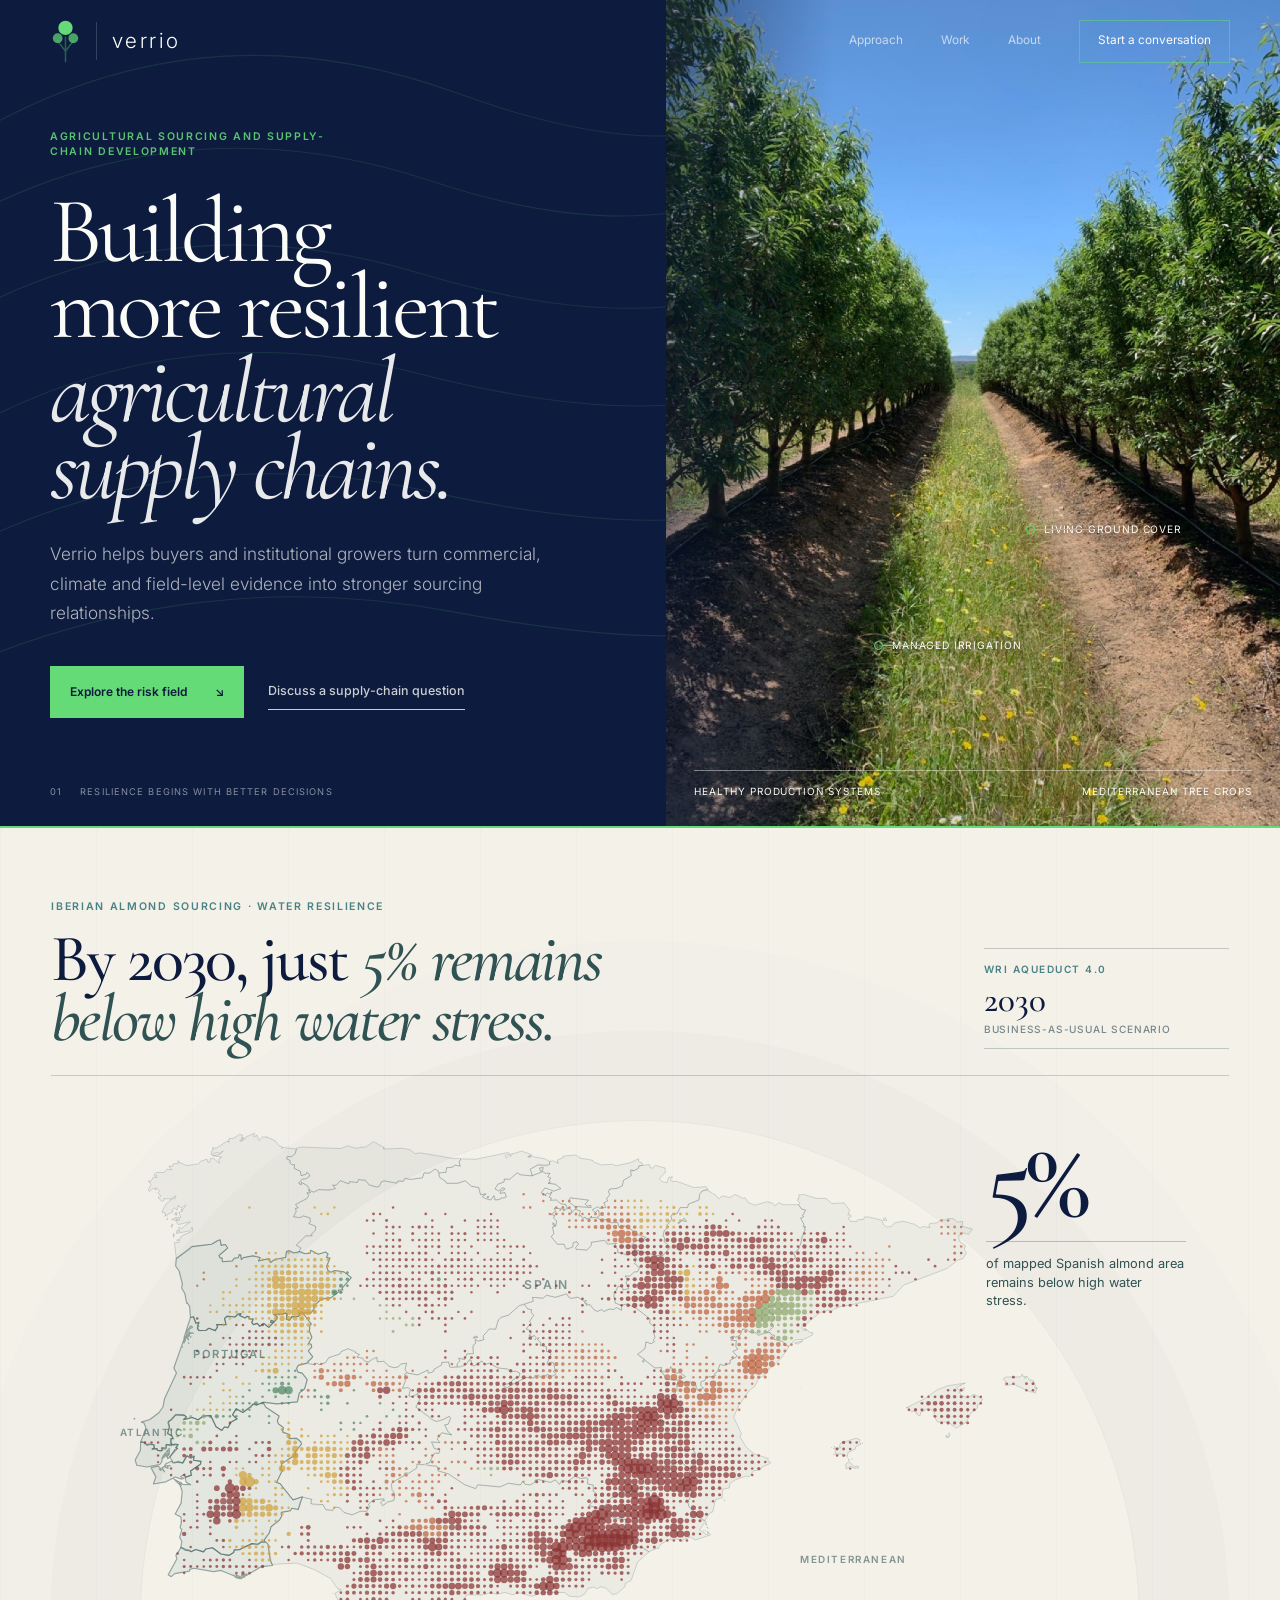
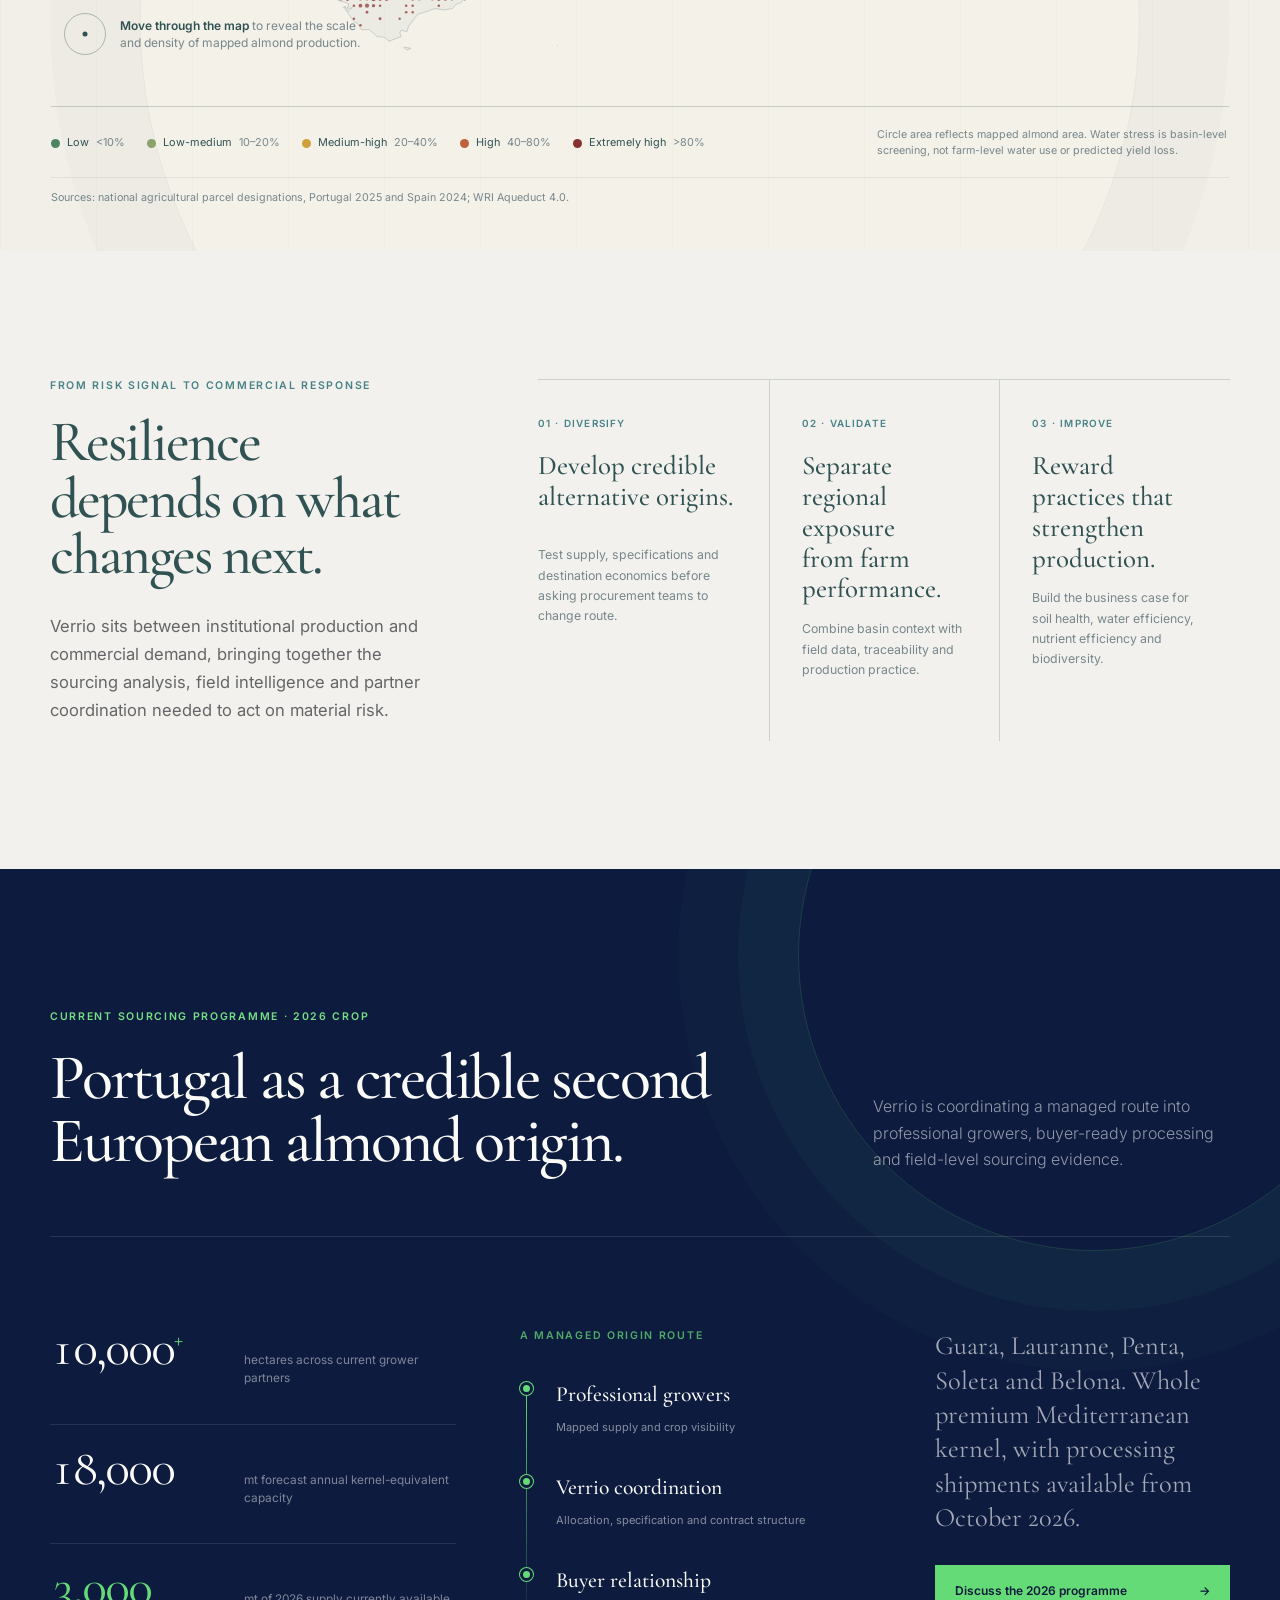
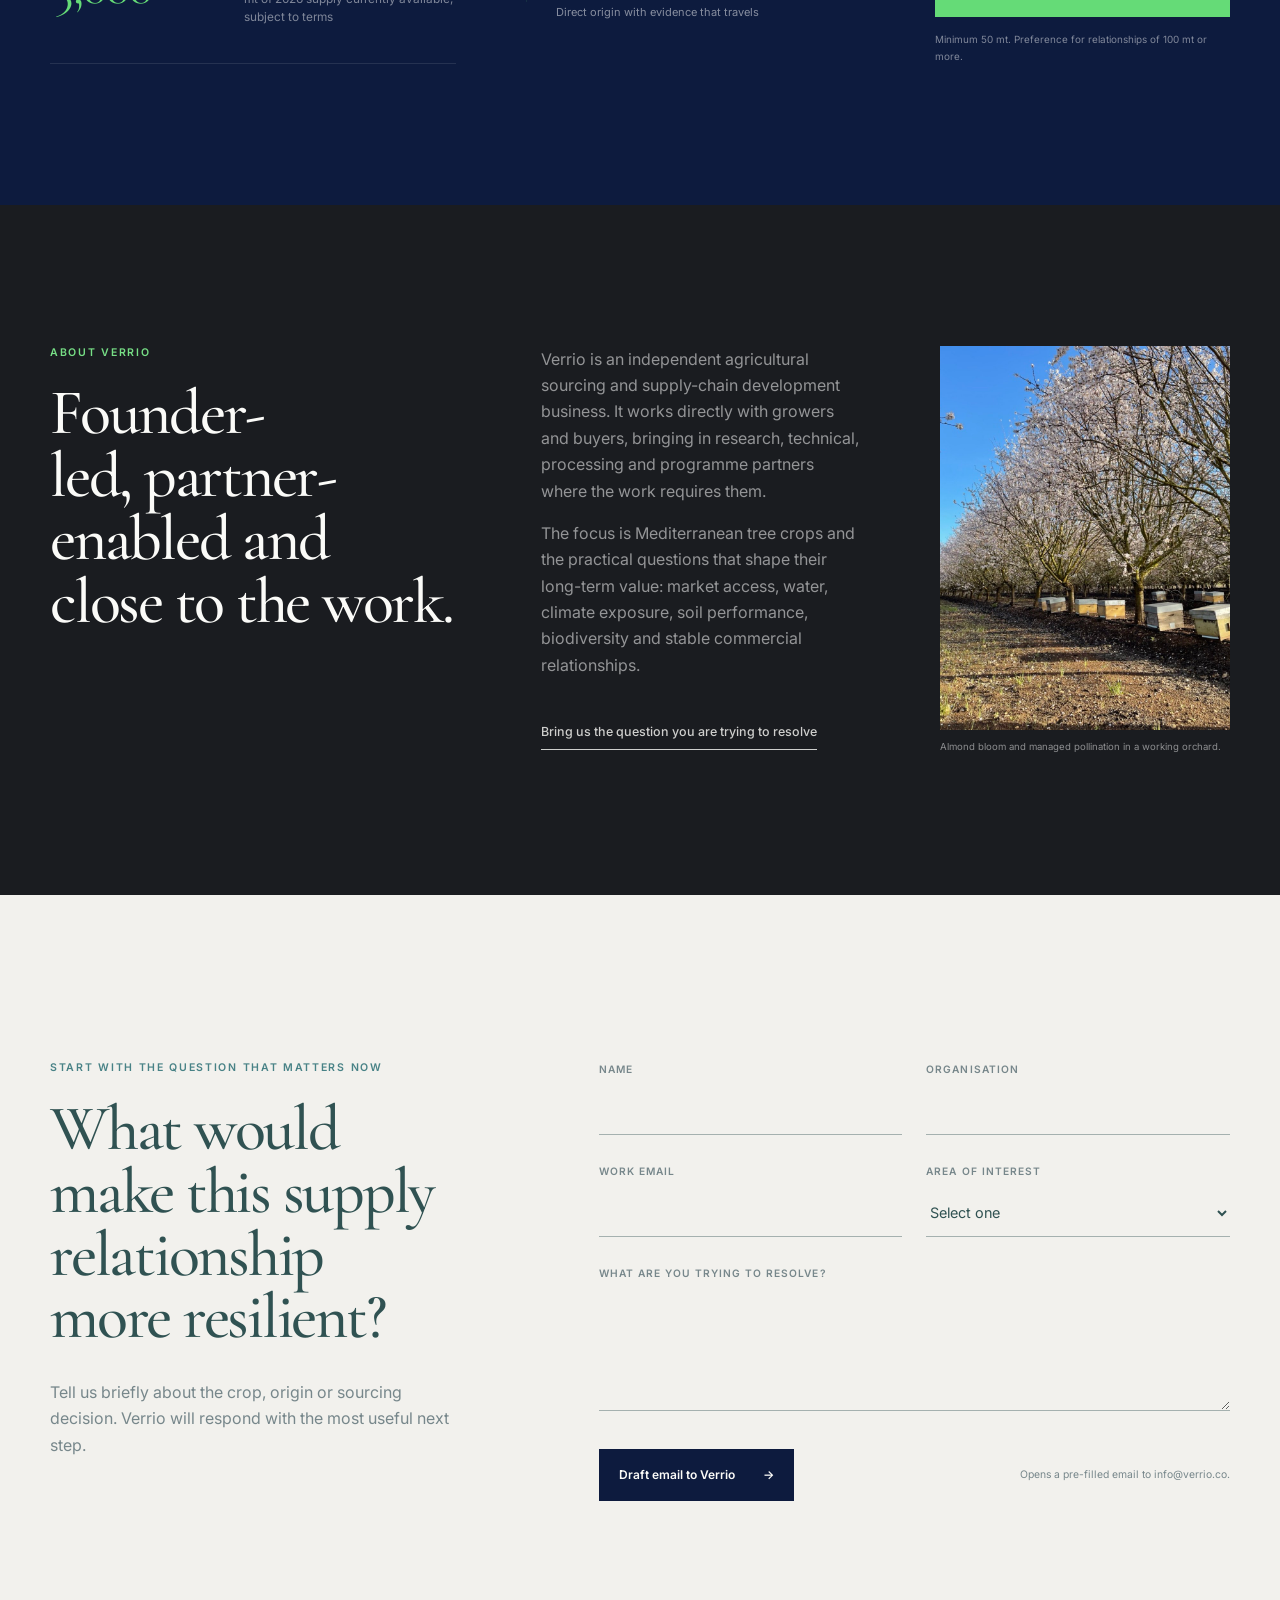
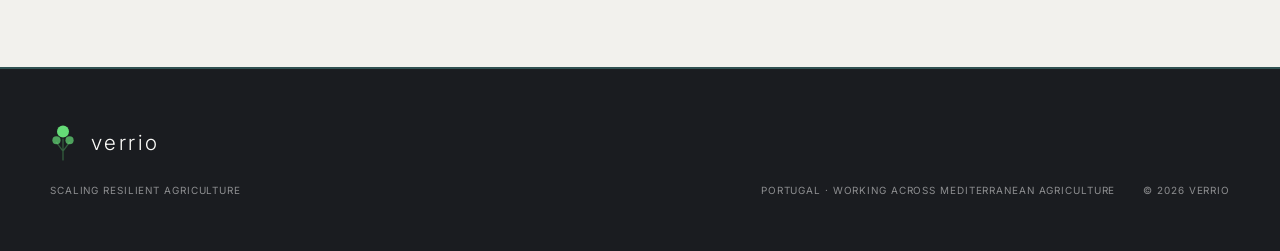
==== commit bbf6cd47: "Publish Verrio resilience landing page" ====
--- a/index.html
+++ b/index.html
@@ -1,54 +1,333 @@
 <!doctype html>
 <html lang="en">
-  <head>
-    <meta charset="UTF-8" />
-    <meta name="viewport" content="width=device-width, initial-scale=1.0" />
-    <title>Verrio</title>
-    <meta name="description" content="Verrio is under construction." />
-    <meta property="og:title" content="Verrio" />
-    <meta property="og:description" content="Verrio is under construction." />
-    <meta property="og:type" content="website" />
-    <meta property="og:url" content="https://verrio.co/" />
-    <link rel="canonical" href="https://verrio.co/" />
-    <link rel="preconnect" href="https://fonts.googleapis.com" />
-    <link rel="preconnect" href="https://fonts.gstatic.com" crossorigin />
-    <link
-      href="https://fonts.googleapis.com/css2?family=Outfit:wght@200;300;400;500;600&family=Plus+Jakarta+Sans:wght@300;400;500;600&display=swap"
-      rel="stylesheet"
-    />
-    <link rel="stylesheet" href="styles.css" />
-  </head>
-  <body>
-    <main class="page" aria-labelledby="site-title">
-      <div class="page-mark" aria-hidden="true">
-        <svg width="168" height="246" viewBox="0 0 44 66" fill="none" xmlns="http://www.w3.org/2000/svg" overflow="visible">
-          <g opacity="0.28">
-            <path d="M22 64 L22 48 L10 32" stroke="#65DB77" stroke-width="2.4" stroke-linecap="round" fill="none" />
-            <path d="M22 48 L34 32" stroke="#65DB77" stroke-width="2.4" stroke-linecap="round" fill="none" />
-            <path d="M22 48 L22 26" stroke="#65DB77" stroke-width="2.4" stroke-linecap="round" fill="none" />
-          </g>
-          <circle cx="10" cy="28" r="7.5" fill="#65DB77" opacity="0.62" />
-          <circle cx="34" cy="28" r="7.5" fill="#65DB77" opacity="0.62" />
-          <circle cx="22" cy="12" r="11" fill="#65DB77" />
+<head>
+  <meta charset="utf-8">
+  <meta name="viewport" content="width=device-width, initial-scale=1, viewport-fit=cover">
+  <meta name="description" content="Verrio builds more resilient agricultural supply chains through sourcing, climate intelligence and field-level evidence.">
+  <meta name="theme-color" content="#0D1B3E">
+  <link rel="canonical" href="https://verrio.co/">
+  <meta property="og:title" content="Verrio | Resilient agricultural supply chains">
+  <meta property="og:description" content="Agricultural sourcing, climate intelligence and field-level evidence for stronger supply relationships.">
+  <meta property="og:type" content="website">
+  <meta property="og:url" content="https://verrio.co/">
+  <meta property="og:site_name" content="Verrio">
+  <meta name="twitter:card" content="summary">
+  <title>Verrio | Resilient agricultural supply chains</title>
+  <link rel="icon" href="favicon.svg" type="image/svg+xml">
+  <link rel="preconnect" href="https://fonts.googleapis.com">
+  <link rel="preconnect" href="https://fonts.gstatic.com" crossorigin>
+  <link href="https://fonts.googleapis.com/css2?family=Cormorant+Garamond:ital,wght@0,400;0,500;0,600;1,400;1,500&family=Inter:wght@300;400;500;600&display=swap" rel="stylesheet">
+  <link rel="stylesheet" href="styles.css">
+</head>
+<body>
+  <a class="skip-link" href="#main">Skip to content</a>
+
+  <header class="site-header" data-header>
+    <a class="brand" href="#top" aria-label="Verrio home">
+      <svg class="brand-mark" width="31" height="43" viewBox="0 0 44 66" fill="none" aria-hidden="true">
+        <g opacity=".34">
+          <path d="M22 64V48L10 32M22 48L34 32M22 48V26" stroke="#65DB77" stroke-width="2.4" stroke-linecap="round"/>
+        </g>
+        <circle cx="10" cy="28" r="7.5" fill="#65DB77" opacity=".7"/>
+        <circle cx="34" cy="28" r="7.5" fill="#65DB77" opacity=".7"/>
+        <circle cx="22" cy="12" r="11" fill="#65DB77"/>
+      </svg>
+      <span class="brand-rule" aria-hidden="true"></span>
+      <span class="brand-name">verrio</span>
+    </a>
+
+    <button class="menu-toggle" type="button" aria-expanded="false" aria-controls="site-nav">
+      <span>Menu</span>
+      <span class="menu-lines" aria-hidden="true"></span>
+    </button>
+
+    <nav class="site-nav" id="site-nav" aria-label="Primary navigation">
+      <a href="#risk">Approach</a>
+      <a href="#work">Work</a>
+      <a href="#about">About</a>
+      <a class="nav-cta" href="#contact">Start a conversation</a>
+    </nav>
+  </header>
+
+  <main id="main">
+    <section class="hero" id="top" aria-labelledby="hero-title">
+      <div class="hero-contours" aria-hidden="true">
+        <svg viewBox="0 0 640 640" preserveAspectRatio="xMidYMid slice">
+          <path d="M-20 143C109 45 252 14 411 72s242 35 291-30"/>
+          <path d="M-39 214C91 116 238 89 391 140s244 24 316-32"/>
+          <path d="M-42 289C85 195 225 164 381 211s252 30 335-23"/>
+          <path d="M-24 367C99 282 231 250 382 289s246 31 337-15"/>
+          <path d="M-7 444c120-71 251-96 396-64s235 30 322-9"/>
+          <path d="M16 521c124-55 252-74 391-48s219 25 300-3"/>
         </svg>
       </div>
 
-      <section class="lockup" aria-label="Verrio holding page">
-        <p class="kicker">Under construction</p>
-        <div class="brand" aria-hidden="true">
-          <svg width="64" height="94" viewBox="0 0 44 66" fill="none" xmlns="http://www.w3.org/2000/svg" overflow="visible">
-            <g opacity="0.28">
-              <path d="M22 64 L22 48 L10 32" stroke="#65DB77" stroke-width="2.4" stroke-linecap="round" fill="none" />
-              <path d="M22 48 L34 32" stroke="#65DB77" stroke-width="2.4" stroke-linecap="round" fill="none" />
-              <path d="M22 48 L22 26" stroke="#65DB77" stroke-width="2.4" stroke-linecap="round" fill="none" />
-            </g>
-            <circle cx="10" cy="28" r="7.5" fill="#65DB77" opacity="0.62" />
-            <circle cx="34" cy="28" r="7.5" fill="#65DB77" opacity="0.62" />
-            <circle cx="22" cy="12" r="11" fill="#65DB77" />
-          </svg>
-          <h1 id="site-title">Verrio</h1>
-        </div>
-      </section>
-    </main>
-  </body>
+      <div class="hero-copy">
+        <p class="eyebrow reveal">Agricultural sourcing and supply-chain development</p>
+        <h1 id="hero-title" class="reveal" style="--delay: 80ms">
+          Building more resilient
+          <em>agricultural supply chains.</em>
+        </h1>
+        <p class="hero-lede reveal" style="--delay: 160ms">
+          Verrio helps buyers and institutional growers turn commercial, climate and field-level evidence into stronger sourcing relationships.
+        </p>
+        <div class="hero-actions reveal" style="--delay: 240ms">
+          <a class="button button-primary" href="#risk">
+            Explore the risk field
+            <span aria-hidden="true">↘</span>
+          </a>
+          <a class="text-link text-link-light" href="#contact">Discuss a supply-chain question</a>
+        </div>
+      </div>
+
+      <figure class="hero-visual reveal" style="--delay: 150ms">
+        <img src="assets/almond-orchard-hero.jpg" alt="A Portuguese almond orchard with living ground cover and irrigation lines between the tree rows" fetchpriority="high" decoding="async">
+        <figcaption>
+          <span>Healthy production systems</span>
+          <span>Mediterranean tree crops</span>
+        </figcaption>
+        <div class="field-note field-note-a" aria-hidden="true">
+          <span class="field-note-dot"></span>
+          <span>Living ground cover</span>
+        </div>
+        <div class="field-note field-note-b" aria-hidden="true">
+          <span class="field-note-dot"></span>
+          <span>Managed irrigation</span>
+        </div>
+      </figure>
+
+      <div class="hero-index" aria-hidden="true">
+        <span>01</span>
+        <span>Resilience begins with better decisions</span>
+      </div>
+    </section>
+
+    <section class="risk-field" id="risk" data-risk-field aria-labelledby="risk-title">
+      <header class="risk-story-header">
+        <div class="risk-story-heading">
+          <p class="eyebrow">Iberian almond sourcing · water resilience</p>
+          <h2 id="risk-title">By 2030, just <em>5% remains below high water stress.</em></h2>
+        </div>
+
+        <div class="risk-scenario-label">
+          <span>WRI Aqueduct 4.0</span>
+          <strong>2030</strong>
+          <small>Business-as-usual scenario</small>
+        </div>
+      </header>
+
+      <div class="risk-map-stage" aria-labelledby="risk-map-title">
+        <h3 id="risk-map-title" class="visually-hidden">Interactive Iberian almond water-stress map</h3>
+        <canvas
+          data-map
+          role="img"
+          aria-label="Map of the Iberian Peninsula showing mapped almond area as circles coloured by WRI Aqueduct water-stress class."
+        ></canvas>
+
+        <div class="risk-map-stat" aria-live="polite">
+          <strong>5%</strong>
+          <span>of mapped Spanish almond area remains below high water stress.</span>
+        </div>
+
+        <div class="risk-interaction-cue" data-cue>
+          <span aria-hidden="true"></span>
+          <p><strong>Move through the map</strong> to reveal the scale and density of mapped almond production.</p>
+        </div>
+      </div>
+
+      <footer class="risk-map-footer">
+        <div class="risk-scale" aria-label="WRI water-stress classes">
+          <span><i class="risk-low"></i>Low <small>&lt;10%</small></span>
+          <span><i class="risk-lowmedium"></i>Low-medium <small>10–20%</small></span>
+          <span><i class="risk-mediumhigh"></i>Medium-high <small>20–40%</small></span>
+          <span><i class="risk-high"></i>High <small>40–80%</small></span>
+          <span><i class="risk-extreme"></i>Extremely high <small>&gt;80%</small></span>
+        </div>
+        <p class="risk-method-note">
+          Circle area reflects mapped almond area. Water stress is basin-level screening, not farm-level water use or predicted yield loss.
+        </p>
+        <p class="risk-source-note">
+          Sources: national agricultural parcel designations, Portugal 2025 and Spain 2024; WRI Aqueduct 4.0.
+        </p>
+      </footer>
+
+      <p class="accessible-summary">
+        Under the 2030 business-as-usual scenario, only 5% of mapped Spanish almond area remains below high water stress.
+      </p>
+    </section>
+
+    <section class="risk-response section-shell" aria-labelledby="response-title">
+      <div class="response-heading">
+        <p class="eyebrow">From risk signal to commercial response</p>
+        <h2 id="response-title">Resilience depends on what changes next.</h2>
+        <p class="response-intro">
+          Verrio sits between institutional production and commercial demand, bringing together the sourcing analysis, field intelligence and partner coordination needed to act on material risk.
+        </p>
+      </div>
+      <div class="response-actions">
+        <article data-reveal>
+          <span>01 · Diversify</span>
+          <h3>Develop credible alternative origins.</h3>
+          <p>Test supply, specifications and destination economics before asking procurement teams to change route.</p>
+        </article>
+        <article data-reveal>
+          <span>02 · Validate</span>
+          <h3>Separate regional exposure from farm performance.</h3>
+          <p>Combine basin context with field data, traceability and production practice.</p>
+        </article>
+        <article data-reveal>
+          <span>03 · Improve</span>
+          <h3>Reward practices that strengthen production.</h3>
+          <p>Build the business case for soil health, water efficiency, nutrient efficiency and biodiversity.</p>
+        </article>
+      </div>
+    </section>
+
+    <section class="almond-feature" id="work" aria-labelledby="almond-title">
+      <div class="almond-copy section-shell">
+        <div class="feature-heading">
+          <div>
+            <p class="eyebrow eyebrow-green">Current sourcing programme · 2026 crop</p>
+            <h2 id="almond-title">Portugal as a credible second European almond origin.</h2>
+          </div>
+          <p class="feature-lede">
+            Verrio is coordinating a managed route into professional growers, buyer-ready processing and field-level sourcing evidence.
+          </p>
+        </div>
+
+        <div class="almond-grid">
+          <div class="supply-facts" aria-label="Portuguese almond programme facts">
+            <div class="fact" data-reveal>
+              <strong>10,000<sup>+</sup></strong>
+              <span>hectares across current grower partners</span>
+            </div>
+            <div class="fact" data-reveal>
+              <strong>18,000</strong>
+              <span>mt forecast annual kernel-equivalent capacity</span>
+            </div>
+            <div class="fact fact-accent" data-reveal>
+              <strong>3,000</strong>
+              <span>mt of 2026 supply currently available, subject to terms</span>
+            </div>
+          </div>
+
+          <div class="supply-route" data-reveal>
+            <p class="mini-label">A managed origin route</p>
+            <ol>
+              <li>
+                <span class="route-node"></span>
+                <div><strong>Professional growers</strong><small>Mapped supply and crop visibility</small></div>
+              </li>
+              <li>
+                <span class="route-node"></span>
+                <div><strong>Verrio coordination</strong><small>Allocation, specification and contract structure</small></div>
+              </li>
+              <li>
+                <span class="route-node"></span>
+                <div><strong>Buyer relationship</strong><small>Direct origin with evidence that travels</small></div>
+              </li>
+            </ol>
+          </div>
+
+          <div class="programme-detail" data-reveal>
+            <p>
+              Guara, Lauranne, Penta, Soleta and Belona. Whole premium Mediterranean kernel, with processing shipments available from October 2026.
+            </p>
+            <a class="button button-primary" href="#contact">Discuss the 2026 programme <span aria-hidden="true">→</span></a>
+            <small>Minimum 50 mt. Preference for relationships of 100 mt or more.</small>
+          </div>
+        </div>
+      </div>
+    </section>
+
+    <section class="about" id="about" aria-labelledby="about-title">
+      <div class="about-inner section-shell">
+        <div class="about-statement">
+          <p class="eyebrow eyebrow-green">About Verrio</p>
+          <h2 id="about-title">Founder-led, partner-enabled and close to the work.</h2>
+        </div>
+        <div class="about-copy">
+          <p>
+            Verrio is an independent agricultural sourcing and supply-chain development business. It works directly with growers and buyers, bringing in research, technical, processing and programme partners where the work requires them.
+          </p>
+          <p>
+            The focus is Mediterranean tree crops and the practical questions that shape their long-term value: market access, water, climate exposure, soil performance, biodiversity and stable commercial relationships.
+          </p>
+          <a class="text-link text-link-light" href="#contact">Bring us the question you are trying to resolve</a>
+        </div>
+        <figure class="about-image">
+          <img src="assets/almond-blossom-pollinator.jpg" alt="Almond trees in blossom with managed beehives positioned through the orchard" loading="lazy" decoding="async">
+          <figcaption>Almond bloom and managed pollination in a working orchard.</figcaption>
+        </figure>
+      </div>
+    </section>
+
+    <section class="contact section-shell" id="contact" aria-labelledby="contact-title">
+      <div class="contact-heading">
+        <p class="eyebrow">Start with the question that matters now</p>
+        <h2 id="contact-title">What would make this supply relationship more resilient?</h2>
+        <p>Tell us briefly about the crop, origin or sourcing decision. Verrio will respond with the most useful next step.</p>
+      </div>
+
+      <form class="contact-form" data-contact-form>
+        <div class="form-grid">
+          <label>
+            <span>Name</span>
+            <input type="text" name="name" autocomplete="name" required>
+          </label>
+          <label>
+            <span>Organisation</span>
+            <input type="text" name="organisation" autocomplete="organization" required>
+          </label>
+          <label>
+            <span>Work email</span>
+            <input type="email" name="email" autocomplete="email" required>
+          </label>
+          <label>
+            <span>Area of interest</span>
+            <select name="interest" required>
+              <option value="">Select one</option>
+              <option>Portuguese almonds</option>
+              <option>Sourcing and market access</option>
+              <option>Water and climate resilience</option>
+              <option>Regenerative practices and measurement</option>
+              <option>Institutional grower support</option>
+            </select>
+          </label>
+          <label class="form-message">
+            <span>What are you trying to resolve?</span>
+            <textarea name="message" rows="4" required></textarea>
+          </label>
+        </div>
+        <div class="form-footer">
+          <button class="button button-dark" type="submit">Draft email to Verrio <span aria-hidden="true">→</span></button>
+          <p>Opens a pre-filled email to info@verrio.co.</p>
+        </div>
+      </form>
+    </section>
+  </main>
+
+  <footer class="site-footer">
+    <div class="footer-brand">
+      <a class="brand" href="#top" aria-label="Verrio home">
+        <svg class="brand-mark" width="26" height="36" viewBox="0 0 44 66" fill="none" aria-hidden="true">
+          <g opacity=".34"><path d="M22 64V48L10 32M22 48L34 32M22 48V26" stroke="#65DB77" stroke-width="2.4" stroke-linecap="round"/></g>
+          <circle cx="10" cy="28" r="7.5" fill="#65DB77" opacity=".7"/>
+          <circle cx="34" cy="28" r="7.5" fill="#65DB77" opacity=".7"/>
+          <circle cx="22" cy="12" r="11" fill="#65DB77"/>
+        </svg>
+        <span class="brand-name">verrio</span>
+      </a>
+      <span>Scaling resilient agriculture</span>
+    </div>
+    <div class="footer-meta">
+      <span>Portugal · Working across Mediterranean agriculture</span>
+      <span>© <span data-year></span> Verrio</span>
+    </div>
+  </footer>
+
+  <script src="iberia-risk-data.js"></script>
+  <script src="risk-field.js"></script>
+  <script src="script.js"></script>
+</body>
 </html>
--- a/styles.css
+++ b/styles.css
@@ -6,184 +6,2147 @@
   --fog: #77878b;
   --navy: #0d1b3e;
   --off: #f2f1ed;
+  --warm: #e8e4dc;
   --ink: #1a1c20;
-
-  --font-display: "Outfit", sans-serif;
-  --font-body: "Plus Jakarta Sans", sans-serif;
-}
-
-*,
-*::before,
-*::after {
+  --white: #fbfbf8;
+  --display: "Cormorant Garamond", Georgia, serif;
+  --body: "Inter", system-ui, sans-serif;
+  --shell: min(1180px, calc(100vw - 40px));
+  --ease-out: cubic-bezier(.16, 1, .3, 1);
+  --rule-light: color-mix(in srgb, var(--canopy), transparent 80%);
+}
+
+* {
   box-sizing: border-box;
 }
 
 html {
-  background: var(--off);
+  scroll-behavior: smooth;
+  scroll-padding-top: 90px;
 }
 
 body {
   margin: 0;
   min-width: 320px;
-  min-height: 100vh;
+  overflow-x: hidden;
+  background: var(--off);
   color: var(--canopy);
-  font-family: var(--font-body);
+  font-family: var(--body);
+  font-size: 1rem;
+  font-weight: 400;
+  font-kerning: normal;
+  line-height: 1.65;
   -webkit-font-smoothing: antialiased;
-  text-rendering: geometricPrecision;
-  background:
-    radial-gradient(1200px 700px at 18% 18%, rgba(101, 219, 119, 0.12), transparent 55%),
-    radial-gradient(900px 540px at 82% 24%, rgba(72, 130, 134, 0.09), transparent 52%),
-    linear-gradient(180deg, #f4f3eb 0%, var(--off) 45%, #eef0e8 100%);
-}
-
-svg {
+}
+
+body.dialog-open {
+  overflow: hidden;
+}
+
+button,
+input,
+select,
+textarea {
+  font: inherit;
+}
+
+button,
+a {
+  -webkit-tap-highlight-color: transparent;
+}
+
+img {
   display: block;
   max-width: 100%;
 }
 
-.page {
+a {
+  color: inherit;
+}
+
+.skip-link {
+  position: fixed;
+  z-index: 1000;
+  top: 12px;
+  left: 12px;
+  padding: 10px 14px;
+  transform: translateY(-160%);
+  background: var(--green);
+  color: var(--navy);
+  font-size: .8rem;
+  font-weight: 600;
+}
+
+.skip-link:focus {
+  transform: translateY(0);
+}
+
+.section-shell {
+  width: var(--shell);
+  margin-inline: auto;
+}
+
+.eyebrow,
+.mini-label {
+  margin: 0;
+  color: var(--teal);
+  font-size: .66rem;
+  font-weight: 600;
+  letter-spacing: .16em;
+  line-height: 1.4;
+  text-transform: uppercase;
+}
+
+.eyebrow-green {
+  color: color-mix(in srgb, var(--green), var(--white) 12%);
+}
+
+h1,
+h2,
+h3,
+p,
+figure,
+blockquote {
+  margin-top: 0;
+}
+
+h1,
+h2,
+h3 {
+  text-wrap: balance;
+}
+
+h2 {
+  margin-bottom: 0;
+  font-family: var(--display);
+  font-size: clamp(2.6rem, 5vw, 5.2rem);
+  font-weight: 500;
+  letter-spacing: -.035em;
+  line-height: .98;
+}
+
+h3 {
+  font-family: var(--display);
+  font-weight: 500;
+}
+
+.site-header {
+  position: absolute;
+  z-index: 50;
+  top: 0;
+  left: 0;
+  width: 100%;
+  min-height: 82px;
+  display: flex;
+  align-items: center;
+  justify-content: space-between;
+  padding: 18px max(20px, calc((100vw - 1180px) / 2));
+  color: var(--white);
+  transition: background 240ms var(--ease-out), transform 240ms var(--ease-out), box-shadow 240ms var(--ease-out);
+}
+
+.site-header.is-fixed {
+  position: fixed;
+  background: color-mix(in srgb, var(--navy), transparent 4%);
+  box-shadow: 0 1px 0 rgba(255, 255, 255, .1);
+}
+
+.brand {
+  min-height: 44px;
+  display: inline-flex;
+  align-items: center;
+  gap: 15px;
+  text-decoration: none;
+}
+
+.brand-mark {
+  flex: 0 0 auto;
+}
+
+.brand-rule {
+  width: 1px;
+  height: 38px;
+  background: rgba(255, 255, 255, .17);
+}
+
+.brand-name {
+  font-size: 1.3rem;
+  font-weight: 300;
+  letter-spacing: .12em;
+  line-height: 1;
+}
+
+.site-nav {
+  display: flex;
+  align-items: center;
+  gap: clamp(22px, 3vw, 42px);
+}
+
+.site-nav a {
   position: relative;
-  min-height: 100vh;
-  display: grid;
-  place-items: center;
+  padding: 8px 0;
+  color: color-mix(in srgb, var(--white), transparent 32%);
+  font-size: .74rem;
+  text-decoration: none;
+  transition: color 150ms linear;
+}
+
+.site-nav a::after {
+  content: "";
+  position: absolute;
+  right: 0;
+  bottom: 0;
+  left: 0;
+  height: 1px;
+  transform: scaleX(0);
+  transform-origin: right;
+  background: var(--green);
+  transition: transform 220ms var(--ease-out);
+}
+
+.site-nav a:hover,
+.site-nav a:focus-visible,
+.site-nav a.is-active {
+  color: var(--white);
+}
+
+.site-nav a:hover::after,
+.site-nav a:focus-visible::after,
+.site-nav a.is-active::after {
+  transform: scaleX(1);
+  transform-origin: left;
+}
+
+.site-nav .nav-cta {
+  min-height: 43px;
+  display: inline-flex;
+  align-items: center;
+  padding: 0 18px;
+  border: 1px solid rgba(101, 219, 119, .52);
+  color: var(--white);
+}
+
+.site-nav .nav-cta::after {
+  display: none;
+}
+
+.site-nav .nav-cta:hover {
+  background: var(--green);
+  color: var(--navy);
+}
+
+.menu-toggle {
+  display: none;
+}
+
+.hero {
+  position: relative;
+  min-height: min(820px, 100svh);
+  display: grid;
+  grid-template-columns: minmax(0, 1.04fr) minmax(430px, .96fr);
   overflow: hidden;
-  padding: 2rem;
-}
-
-.page::before {
+  background: var(--navy);
+  color: var(--white);
+}
+
+.hero::after {
   content: "";
   position: absolute;
+  z-index: 3;
+  right: 0;
+  bottom: 0;
+  left: 0;
+  height: 2px;
+  background: var(--green);
+}
+
+.hero-contours {
+  position: absolute;
+  z-index: 0;
+  inset: 0 47% 0 0;
+  overflow: hidden;
+  opacity: .12;
+}
+
+.hero-contours svg {
+  width: 100%;
+  height: 100%;
+}
+
+.hero-contours path {
+  fill: none;
+  stroke: var(--green);
+  stroke-width: 1.1;
+  vector-effect: non-scaling-stroke;
+}
+
+.hero-copy {
+  position: relative;
+  z-index: 4;
+  align-self: center;
+  padding: 130px clamp(28px, 6vw, 110px) 110px max(20px, calc((100vw - 1180px) / 2));
+}
+
+.hero-copy .eyebrow {
+  max-width: 45ch;
+  margin-bottom: 34px;
+  color: color-mix(in srgb, var(--green), transparent 12%);
+}
+
+.hero h1 {
+  max-width: 760px;
+  margin-bottom: 32px;
+  font-family: var(--display);
+  font-size: clamp(4rem, 7.3vw, 8rem);
+  font-weight: 400;
+  letter-spacing: -.045em;
+  line-height: .82;
+}
+
+.hero h1 em {
+  display: block;
+  margin-top: .08em;
+  color: color-mix(in srgb, var(--white), transparent 8%);
+  font-weight: 400;
+}
+
+.hero-lede {
+  max-width: 620px;
+  margin-bottom: 38px;
+  color: color-mix(in srgb, var(--white), transparent 32%);
+  font-size: clamp(1rem, 1.35vw, 1.22rem);
+  font-weight: 300;
+  line-height: 1.7;
+}
+
+.hero-actions {
+  display: flex;
+  align-items: center;
+  flex-wrap: wrap;
+  gap: 24px;
+}
+
+.button {
+  min-height: 52px;
+  display: inline-flex;
+  align-items: center;
+  justify-content: space-between;
+  gap: 28px;
+  padding: 0 20px;
+  border: 0;
+  border-radius: 0;
+  cursor: pointer;
+  font-size: .75rem;
+  font-weight: 600;
+  text-decoration: none;
+  transition: transform 160ms var(--ease-out), background 160ms linear, color 160ms linear;
+}
+
+.button:hover,
+.button:focus-visible {
+  transform: translateY(-2px);
+}
+
+.button:active {
+  transform: translateY(1px);
+}
+
+.button-primary {
+  background: var(--green);
+  color: var(--navy);
+}
+
+.button-primary:hover {
+  background: #79e489;
+}
+
+.button-dark {
+  background: var(--navy);
+  color: var(--white);
+}
+
+.text-link {
+  position: relative;
+  min-height: 44px;
+  display: inline-flex;
+  align-items: center;
+  padding: 8px 0;
+  font-size: .78rem;
+  font-weight: 500;
+  text-decoration: none;
+}
+
+.text-link::after {
+  content: "";
+  position: absolute;
+  right: 0;
+  bottom: 4px;
+  left: 0;
+  height: 1px;
+  transform-origin: left;
+  background: currentColor;
+  transition: transform 220ms var(--ease-out);
+}
+
+.text-link:hover::after {
+  transform: scaleX(.3);
+}
+
+.text-link-light {
+  color: color-mix(in srgb, var(--white), transparent 20%);
+}
+
+.hero-visual {
+  position: relative;
+  z-index: 2;
+  min-width: 0;
+  height: 100%;
+  margin: 0;
+  overflow: hidden;
+}
+
+.hero-visual::after {
+  content: "";
+  position: absolute;
   inset: 0;
-  opacity: 0.18;
+  background:
+    linear-gradient(90deg, rgba(13, 27, 62, .48), transparent 27%),
+    linear-gradient(180deg, rgba(13, 27, 62, .18), transparent 28%, rgba(13, 27, 62, .16));
   pointer-events: none;
-  background-image: url("data:image/svg+xml,%3Csvg viewBox='0 0 256 256' xmlns='http://www.w3.org/2000/svg'%3E%3Cfilter id='n'%3E%3CfeTurbulence type='fractalNoise' baseFrequency='0.78' numOctaves='4' stitchTiles='stitch'/%3E%3C/filter%3E%3Crect width='100%25' height='100%25' filter='url(%23n)' opacity='0.16'/%3E%3C/svg%3E");
-  background-size: 180px 180px;
-}
-
-.page::after {
+}
+
+.hero-visual img {
+  width: 100%;
+  height: 100%;
+  object-fit: cover;
+  object-position: center;
+  scale: 1.02;
+}
+
+.hero-visual figcaption {
+  position: absolute;
+  z-index: 4;
+  right: 28px;
+  bottom: 28px;
+  left: 28px;
+  display: flex;
+  justify-content: space-between;
+  gap: 24px;
+  padding-top: 12px;
+  border-top: 1px solid rgba(255, 255, 255, .42);
+  color: var(--white);
+  font-size: .62rem;
+  letter-spacing: .1em;
+  text-transform: uppercase;
+}
+
+.field-note {
+  position: absolute;
+  z-index: 4;
+  display: flex;
+  align-items: center;
+  gap: 9px;
+  color: var(--white);
+  font-size: .64rem;
+  letter-spacing: .08em;
+  text-transform: uppercase;
+  text-shadow: 0 1px 8px rgba(0, 0, 0, .55);
+}
+
+.field-note-dot {
+  position: relative;
+  width: 9px;
+  height: 9px;
+  border: 1px solid var(--green);
+  border-radius: 50%;
+}
+
+.field-note-dot::after {
   content: "";
   position: absolute;
-  inset: 1.2rem;
-  border: 1px solid rgba(48, 82, 82, 0.08);
-  border-radius: 28px;
+  top: 3px;
+  left: 8px;
+  width: 58px;
+  height: 1px;
+  background: var(--green);
+}
+
+.field-note-a {
+  right: 16%;
+  bottom: 35%;
+}
+
+.field-note-b {
+  right: 42%;
+  bottom: 21%;
+}
+
+.hero-index {
+  position: absolute;
+  z-index: 5;
+  bottom: 28px;
+  left: max(20px, calc((100vw - 1180px) / 2));
+  display: flex;
+  gap: 18px;
+  color: rgba(255, 255, 255, .5);
+  font-size: .58rem;
+  letter-spacing: .12em;
+  text-transform: uppercase;
+}
+
+.reveal {
+  opacity: 0;
+  transform: translateY(18px);
+  animation: reveal-in 720ms var(--ease-out) forwards;
+  animation-delay: var(--delay, 0ms);
+}
+
+@keyframes reveal-in {
+  to {
+    opacity: 1;
+    transform: translateY(0);
+  }
+}
+
+.thesis {
+  padding-block: clamp(95px, 12vw, 180px);
+}
+
+.section-intro {
+  display: grid;
+  grid-template-columns: .65fr 1.6fr;
+  gap: clamp(36px, 8vw, 130px);
+  align-items: start;
+  padding-bottom: clamp(55px, 8vw, 100px);
+  border-bottom: 1px solid var(--rule-light);
+}
+
+.section-intro h2 {
+  max-width: 900px;
+}
+
+.resilience-route {
+  position: relative;
+}
+
+.route-line {
+  position: absolute;
+  top: 0;
+  bottom: 0;
+  left: 72px;
+  width: 1px;
+  overflow: hidden;
+  background: color-mix(in srgb, var(--canopy), transparent 82%);
+}
+
+.route-line span {
+  position: absolute;
+  top: 0;
+  left: 0;
+  width: 100%;
+  height: var(--route-progress, 0%);
+  background: var(--green);
+  transition: height 80ms linear;
+}
+
+.route-step {
+  display: grid;
+  grid-template-columns: 145px 1fr;
+  gap: 54px;
+  padding: clamp(55px, 7vw, 90px) 0;
+  border-bottom: 1px solid var(--rule-light);
+}
+
+.route-number {
+  position: relative;
+  z-index: 2;
+  align-self: start;
+  width: 145px;
+  color: var(--fog);
+  font-family: var(--display);
+  font-size: 1.15rem;
+}
+
+.route-number::after {
+  content: "";
+  position: absolute;
+  top: .62em;
+  right: 64px;
+  width: 13px;
+  height: 13px;
+  border: 3px solid var(--off);
+  border-radius: 50%;
+  background: var(--teal);
+  box-shadow: 0 0 0 1px var(--teal);
+  transition: background 250ms linear, transform 250ms var(--ease-out);
+}
+
+.route-step.is-visible .route-number::after {
+  transform: scale(1.25);
+  background: var(--green);
+}
+
+.route-content {
+  max-width: 880px;
+  display: grid;
+  grid-template-columns: 1.2fr .8fr;
+  gap: 18px 60px;
+}
+
+.route-label {
+  grid-column: 1 / -1;
+  margin-bottom: 0;
+  color: var(--teal);
+  font-size: .68rem;
+  font-weight: 600;
+  letter-spacing: .14em;
+  text-transform: uppercase;
+}
+
+.route-content h3 {
+  margin: 0;
+  font-size: clamp(2rem, 3.5vw, 3.5rem);
+  letter-spacing: -.025em;
+  line-height: 1.05;
+}
+
+.route-content > p:not(.route-label, .route-proof) {
+  max-width: 54ch;
+  margin-bottom: 0;
+  color: var(--fog);
+}
+
+.route-proof {
+  grid-column: 2;
+  margin: 18px 0 0;
+  padding-top: 14px;
+  border-top: 1px solid var(--rule-light);
+  color: var(--canopy);
+  font-size: .72rem;
+  font-weight: 500;
+}
+
+[data-reveal] {
+  opacity: 0;
+  transform: translateY(24px);
+  transition: opacity 650ms var(--ease-out), transform 650ms var(--ease-out);
+}
+
+[data-reveal].is-visible {
+  opacity: 1;
+  transform: translateY(0);
+}
+
+.risk-field {
+  --risk-low: #4f8661;
+  --risk-lowmedium: #8ea66c;
+  --risk-mediumhigh: #d0a03a;
+  --risk-high: #be623e;
+  --risk-extreme: #893131;
+  position: relative;
+  min-height: 100svh;
+  overflow: hidden;
+  scroll-margin-top: 80px;
+  background:
+    linear-gradient(90deg, rgba(48, 82, 82, .025) 1px, transparent 1px) 0 0 / 7.5vw 100%,
+    #f4f1e9;
+  color: var(--navy);
+}
+
+.risk-story-header {
+  position: relative;
+  z-index: 2;
+  width: min(1480px, calc(100% - clamp(40px, 8vw, 128px)));
+  display: grid;
+  grid-template-columns: minmax(0, 1fr) auto;
+  gap: clamp(32px, 8vw, 120px);
+  align-items: end;
+  margin-inline: auto;
+  padding: clamp(55px, 8vh, 105px) 0 26px;
+  border-bottom: 1px solid color-mix(in srgb, var(--canopy), transparent 76%);
+}
+
+.risk-story-heading {
+  max-width: 980px;
+}
+
+.risk-story-heading h2 {
+  max-width: 970px;
+  margin: 15px 0 0;
+  color: var(--navy);
+  font-size: clamp(2.75rem, 5.2vw, 6rem);
+  font-weight: 500;
+  line-height: .9;
+}
+
+.risk-story-heading h2 em {
+  color: var(--canopy);
+  font-weight: 500;
+}
+
+.risk-scenario-label {
+  min-width: 245px;
+  padding: 12px 0 11px;
+  border-top: 1px solid color-mix(in srgb, var(--canopy), transparent 74%);
+  border-bottom: 1px solid color-mix(in srgb, var(--canopy), transparent 74%);
+}
+
+.risk-scenario-label span,
+.risk-scenario-label strong,
+.risk-scenario-label small {
+  display: block;
+}
+
+.risk-scenario-label span {
+  color: var(--teal);
+  font-size: .63rem;
+  font-weight: 600;
+  letter-spacing: .15em;
+  text-transform: uppercase;
+}
+
+.risk-scenario-label strong {
+  margin-top: 5px;
+  font-family: var(--display);
+  font-size: 2.2rem;
+  font-weight: 500;
+  line-height: 1;
+}
+
+.risk-scenario-label small {
+  margin-top: 3px;
+  color: var(--fog);
+  font-size: .63rem;
+  font-weight: 500;
+  letter-spacing: .08em;
+  text-transform: uppercase;
+}
+
+.risk-map-stage {
+  position: relative;
+  width: min(1580px, 100%);
+  height: clamp(540px, 61vw, 820px);
+  max-height: 70vh;
+  min-height: 510px;
+  margin-inline: auto;
+  isolation: isolate;
+}
+
+.risk-map-stage::before {
+  content: "";
+  position: absolute;
+  z-index: -1;
+  top: 7%;
+  left: 50%;
+  width: min(78vw, 1120px);
+  aspect-ratio: 1;
+  border: 1px solid rgba(48, 82, 82, .07);
+  border-radius: 50%;
+  transform: translateX(-50%);
+  box-shadow:
+    0 0 0 7vw rgba(48, 82, 82, .018),
+    0 0 0 14vw rgba(48, 82, 82, .012);
   pointer-events: none;
 }
 
-.page-mark {
-  position: absolute;
-  inset: auto 0 50% auto;
-  width: min(46vw, 620px);
-  transform: translate(22%, 52%);
-  opacity: 0.06;
+.risk-map-stage [data-map] {
+  width: 100%;
+  height: 100%;
+  display: block;
+  cursor: crosshair;
+  touch-action: pan-y;
+}
+
+.risk-map-stat {
+  position: absolute;
+  z-index: 2;
+  top: clamp(28px, 5vw, 70px);
+  right: clamp(24px, 5vw, 82px);
+  width: clamp(184px, 18vw, 270px);
   pointer-events: none;
 }
 
-.lockup {
+.risk-map-stat strong {
+  display: block;
+  font-family: var(--display);
+  font-size: clamp(4.6rem, 9vw, 9rem);
+  font-weight: 500;
+  letter-spacing: -.07em;
+  line-height: .72;
+}
+
+.risk-map-stat span {
+  display: block;
+  max-width: 25ch;
+  margin-top: 18px;
+  padding-top: 13px;
+  border-top: 1px solid color-mix(in srgb, var(--canopy), transparent 70%);
+  color: var(--canopy);
+  font-size: clamp(.76rem, 1vw, .92rem);
+  line-height: 1.45;
+}
+
+.risk-interaction-cue {
+  position: absolute;
+  z-index: 2;
+  bottom: clamp(20px, 4vw, 58px);
+  left: clamp(24px, 5vw, 82px);
+  max-width: 315px;
+  display: flex;
+  gap: 14px;
+  align-items: center;
+  color: var(--fog);
+  transition: opacity 350ms var(--ease-out), transform 350ms var(--ease-out);
+  pointer-events: none;
+}
+
+.risk-interaction-cue.is-hidden {
+  opacity: 0;
+  transform: translateY(8px);
+}
+
+.risk-interaction-cue > span {
   position: relative;
-  z-index: 1;
-  display: grid;
-  justify-items: center;
-  gap: 1rem;
-  padding: 2rem 2.4rem;
-  text-align: center;
-}
-
-.kicker {
+  flex: 0 0 auto;
+  width: 42px;
+  height: 42px;
+  border: 1px solid rgba(48, 82, 82, .35);
+  border-radius: 50%;
+}
+
+.risk-interaction-cue > span::after {
+  content: "";
+  position: absolute;
+  top: 50%;
+  left: 50%;
+  width: 5px;
+  height: 5px;
+  border-radius: 50%;
+  transform: translate(-50%, -50%);
+  background: var(--canopy);
+}
+
+.risk-interaction-cue p {
+  margin: 0;
+  font-size: .75rem;
+  line-height: 1.45;
+}
+
+.risk-interaction-cue strong {
+  color: var(--canopy);
+  font-weight: 600;
+}
+
+.risk-map-footer {
+  width: min(1480px, calc(100% - clamp(40px, 8vw, 128px)));
+  display: grid;
+  grid-template-columns: minmax(0, 1.7fr) minmax(260px, .8fr);
+  gap: 18px clamp(30px, 6vw, 90px);
+  margin-inline: auto;
+  padding: 20px 0 clamp(30px, 5vh, 60px);
+  border-top: 1px solid color-mix(in srgb, var(--canopy), transparent 76%);
+}
+
+.risk-scale {
+  display: flex;
+  flex-wrap: wrap;
+  gap: 11px 22px;
+}
+
+.risk-scale span {
+  display: inline-flex;
+  align-items: center;
+  gap: 7px;
+  color: var(--canopy);
+  font-size: .68rem;
+  white-space: nowrap;
+}
+
+.risk-scale i {
+  width: 9px;
+  height: 9px;
+  border-radius: 50%;
+}
+
+.risk-scale small {
+  color: var(--fog);
+  font: inherit;
+}
+
+.risk-low { background: var(--risk-low); }
+.risk-lowmedium { background: var(--risk-lowmedium); }
+.risk-mediumhigh { background: var(--risk-mediumhigh); }
+.risk-high { background: var(--risk-high); }
+.risk-extreme { background: var(--risk-extreme); }
+
+.risk-method-note,
+.risk-source-note {
   margin: 0;
   color: var(--fog);
-  font-family: var(--font-display);
-  font-size: 0.72rem;
+  font-size: .67rem;
+  line-height: 1.5;
+}
+
+.risk-source-note {
+  grid-column: 1 / -1;
+  padding-top: 12px;
+  border-top: 1px solid rgba(48, 82, 82, .09);
+}
+
+.accessible-summary,
+.visually-hidden {
+  position: absolute;
+  width: 1px;
+  height: 1px;
+  padding: 0;
+  overflow: hidden;
+  clip: rect(0, 0, 0, 0);
+  white-space: nowrap;
+  border: 0;
+}
+
+.risk-response {
+  display: grid;
+  grid-template-columns: .7fr 1.3fr;
+  gap: clamp(55px, 9vw, 145px);
+  padding-block: clamp(85px, 10vw, 140px);
+}
+
+.response-heading h2 {
+  margin-top: 20px;
+  font-size: clamp(2.6rem, 4.5vw, 4.7rem);
+}
+
+.response-intro {
+  max-width: 650px;
+  margin-top: 28px;
+  color: rgba(26, 28, 32, .65);
+  font-size: clamp(1rem, 1.3vw, 1.16rem);
+  line-height: 1.7;
+}
+
+.response-actions {
+  display: grid;
+  grid-template-columns: repeat(3, 1fr);
+  border-top: 1px solid var(--rule-light);
+}
+
+.response-actions article {
+  padding: 28px clamp(20px, 2.5vw, 34px) 0 0;
+}
+
+.response-actions article + article {
+  padding-left: clamp(20px, 2.5vw, 34px);
+  border-left: 1px solid var(--rule-light);
+}
+
+.response-actions span {
+  color: var(--teal);
+  font-size: .62rem;
+  font-weight: 600;
+  letter-spacing: .12em;
+  text-transform: uppercase;
+}
+
+.response-actions h3 {
+  min-height: 3em;
+  margin: 16px 0 14px;
+  font-size: clamp(1.5rem, 2.1vw, 2.05rem);
+  line-height: 1.15;
+}
+
+.response-actions p {
+  margin-bottom: 0;
+  color: var(--fog);
+  font-size: .77rem;
+}
+
+.almond-feature {
+  position: relative;
+  overflow: hidden;
+  background: var(--navy);
+  color: var(--white);
+}
+
+.almond-feature::before {
+  content: "";
+  position: absolute;
+  top: -210px;
+  right: -110px;
+  width: 590px;
+  height: 590px;
+  border: 1px solid rgba(101, 219, 119, .18);
+  border-radius: 50%;
+  box-shadow:
+    0 0 0 60px rgba(101, 219, 119, .035),
+    0 0 0 120px rgba(101, 219, 119, .025);
+}
+
+.almond-copy {
+  position: relative;
+  z-index: 2;
+  padding-block: clamp(90px, 11vw, 160px);
+}
+
+.feature-heading {
+  display: grid;
+  grid-template-columns: 1.35fr .65fr;
+  gap: 80px;
+  align-items: end;
+  padding-bottom: 64px;
+  border-bottom: 1px solid rgba(255, 255, 255, .12);
+}
+
+.feature-heading h2 {
+  max-width: 780px;
+  margin-top: 22px;
+}
+
+.feature-lede {
+  max-width: 46ch;
+  margin-bottom: 0;
+  color: rgba(255, 255, 255, .55);
+  font-weight: 300;
+}
+
+.almond-grid {
+  display: grid;
+  grid-template-columns: 1.1fr .95fr .8fr;
+  gap: clamp(36px, 5vw, 74px);
+  padding-top: 68px;
+}
+
+.supply-facts {
+  display: grid;
+}
+
+.fact {
+  display: grid;
+  grid-template-columns: 170px 1fr;
+  gap: 24px;
+  align-items: baseline;
+  padding: 20px 0;
+  border-bottom: 1px solid rgba(255, 255, 255, .1);
+}
+
+.fact strong {
+  color: var(--white);
+  font-family: var(--display);
+  font-size: clamp(2.6rem, 4vw, 4.4rem);
+  font-weight: 400;
+  font-variant-numeric: tabular-nums;
+  letter-spacing: -.04em;
+  line-height: .9;
+}
+
+.fact sup {
+  color: var(--green);
+  font-size: .45em;
+}
+
+.fact span {
+  color: rgba(255, 255, 255, .47);
+  font-size: .74rem;
+  line-height: 1.5;
+}
+
+.fact-accent strong {
+  color: var(--green);
+}
+
+.supply-route {
+  padding: 24px 0 0;
+}
+
+.supply-route .mini-label {
+  margin-bottom: 33px;
+  color: rgba(101, 219, 119, .75);
+}
+
+.supply-route ol {
+  position: relative;
+  display: grid;
+  gap: 34px;
+  margin: 0;
+  padding: 0;
+  list-style: none;
+}
+
+.supply-route ol::before {
+  content: "";
+  position: absolute;
+  top: 7px;
+  bottom: 20px;
+  left: 6px;
+  width: 1px;
+  background: linear-gradient(var(--green), rgba(101, 219, 119, .1));
+}
+
+.supply-route li {
+  position: relative;
+  display: grid;
+  grid-template-columns: 16px 1fr;
+  gap: 20px;
+}
+
+.route-node {
+  position: relative;
+  z-index: 2;
+  width: 13px;
+  height: 13px;
+  margin-top: 5px;
+  border: 3px solid var(--navy);
+  border-radius: 50%;
+  background: var(--green);
+  box-shadow: 0 0 0 1px var(--green);
+}
+
+.supply-route strong,
+.supply-route small {
+  display: block;
+}
+
+.supply-route strong {
+  margin-bottom: 5px;
+  font-family: var(--display);
+  font-size: 1.35rem;
   font-weight: 500;
-  letter-spacing: 0.24em;
+}
+
+.supply-route small {
+  color: rgba(255, 255, 255, .5);
+  font-size: .69rem;
+}
+
+.programme-detail {
+  align-self: start;
+  padding: 24px 0 0;
+}
+
+.programme-detail > p {
+  margin-bottom: 30px;
+  color: rgba(255, 255, 255, .62);
+  font-family: var(--display);
+  font-size: 1.65rem;
+  line-height: 1.3;
+}
+
+.programme-detail .button {
+  width: 100%;
+}
+
+.programme-detail small {
+  display: block;
+  margin-top: 14px;
+  color: rgba(255, 255, 255, .48);
+  font-size: .62rem;
+}
+
+.evidence {
+  display: grid;
+  grid-template-columns: .72fr 1.28fr;
+  gap: clamp(50px, 8vw, 130px);
+  align-items: center;
+  padding-block: clamp(100px, 13vw, 190px);
+}
+
+.evidence-copy h2 {
+  margin: 20px 0 34px;
+}
+
+.evidence-copy > p:not(.eyebrow) {
+  max-width: 58ch;
+  color: var(--fog);
+}
+
+.evidence-copy blockquote {
+  max-width: 560px;
+  margin: 42px 0;
+  padding: 24px 0 24px 32px;
+  border-left: 2px solid var(--green);
+  color: var(--canopy);
+  font-family: var(--display);
+  font-size: clamp(1.65rem, 2.6vw, 2.5rem);
+  font-style: italic;
+  line-height: 1.2;
+}
+
+.evidence-meta {
+  display: grid;
+  gap: 8px;
+  margin-top: 38px;
+  padding-top: 18px;
+  border-top: 1px solid var(--rule-light);
+  color: var(--fog);
+  font-size: .65rem;
+  letter-spacing: .05em;
+}
+
+.evidence-visual {
+  min-width: 0;
+  margin: 0;
+}
+
+.map-window {
+  position: relative;
+  width: 100%;
+  display: block;
+  overflow: hidden;
+  padding: 0;
+  border: 0;
+  background: var(--canopy);
+  cursor: zoom-in;
+}
+
+.map-window::after {
+  content: "";
+  position: absolute;
+  inset: 0;
+  border: 1px solid rgba(48, 82, 82, .2);
+  pointer-events: none;
+}
+
+.map-window img {
+  width: 100%;
+  transition: transform 700ms var(--ease-out), filter 300ms linear;
+}
+
+.map-action {
+  position: absolute;
+  right: 0;
+  bottom: 0;
+  display: flex;
+  gap: 30px;
+  align-items: center;
+  padding: 14px 18px;
+  background: var(--navy);
+  color: var(--white);
+  font-size: .68rem;
+}
+
+.map-window:hover img {
+  transform: scale(1.025);
+  filter: saturate(1.03);
+}
+
+.evidence-visual figcaption {
+  max-width: 85ch;
+  margin-top: 13px;
+  color: var(--fog);
+  font-size: .62rem;
+  line-height: 1.6;
+}
+
+.working-model {
+  background: var(--canopy);
+  color: var(--white);
+}
+
+.model-grid {
+  display: grid;
+  grid-template-columns: 1fr 1fr;
+  gap: 52px 110px;
+  padding-block: clamp(90px, 11vw, 160px);
+}
+
+.model-heading h2 {
+  max-width: 700px;
+  margin-top: 22px;
+}
+
+.model-copy {
+  align-self: end;
+}
+
+.model-copy p {
+  max-width: 58ch;
+  margin-bottom: 0;
+  color: rgba(255, 255, 255, .56);
+}
+
+.model-list {
+  grid-column: 1 / -1;
+  display: grid;
+  grid-template-columns: repeat(3, 1fr);
+  border-top: 1px solid rgba(255, 255, 255, .15);
+}
+
+.model-list article {
+  padding: 38px clamp(24px, 3vw, 44px) 0 0;
+}
+
+.model-list article + article {
+  padding-left: clamp(24px, 3vw, 44px);
+  border-left: 1px solid rgba(255, 255, 255, .15);
+}
+
+.model-list span {
+  color: rgba(101, 219, 119, .8);
+  font-size: .65rem;
+  font-weight: 600;
+  letter-spacing: .14em;
   text-transform: uppercase;
 }
 
-.brand {
-  display: grid;
-  justify-items: center;
-  gap: 0.95rem;
-}
-
-.brand svg {
-  width: clamp(4.2rem, 8vw, 5.6rem);
-  height: auto;
+.model-list h3 {
+  min-height: 2.6em;
+  margin: 18px 0 14px;
+  font-size: clamp(1.6rem, 2.2vw, 2.2rem);
+  line-height: 1.18;
+}
+
+.model-list p {
+  color: rgba(255, 255, 255, .48);
+  font-size: .8rem;
+}
+
+.audiences {
+  padding-block: clamp(100px, 13vw, 180px);
+}
+
+.audience-heading {
+  display: grid;
+  grid-template-columns: .65fr 1.6fr;
+  gap: 80px;
+  margin-bottom: 72px;
+}
+
+.audience-sides {
+  display: grid;
+  grid-template-columns: 1fr 120px 1fr;
+  align-items: stretch;
+}
+
+.audience-side {
+  padding: clamp(34px, 5vw, 64px);
+  border: 1px solid var(--rule-light);
+}
+
+.audience-side h3 {
+  margin: 22px 0 34px;
+  font-size: clamp(1.9rem, 3vw, 3rem);
+  line-height: 1.08;
+}
+
+.audience-side ul {
+  display: grid;
+  gap: 12px;
+  margin: 0;
+  padding: 22px 0 0;
+  border-top: 1px solid var(--rule-light);
+  color: var(--fog);
+  font-size: .78rem;
+  list-style: none;
+}
+
+.audience-connector {
+  position: relative;
+  display: grid;
+  place-items: center;
+}
+
+.audience-connector::before,
+.audience-connector::after {
+  content: "";
+  position: absolute;
+  top: 50%;
+  width: 50%;
+  height: 1px;
+  background: var(--teal);
+}
+
+.audience-connector::before {
+  left: 0;
+}
+
+.audience-connector::after {
+  right: 0;
+}
+
+.audience-connector span {
+  position: relative;
+  z-index: 2;
+  width: 70px;
+  height: 70px;
+  display: grid;
+  place-items: center;
+  border-radius: 50%;
+  background: var(--navy);
+  color: var(--green);
+  font-family: var(--display);
+  font-size: .95rem;
+}
+
+.about {
+  background: var(--ink);
+  color: var(--white);
+}
+
+.about-inner {
+  display: grid;
+  grid-template-columns: 1fr .78fr .7fr;
+  gap: clamp(45px, 6vw, 95px);
+  padding-block: clamp(90px, 11vw, 155px);
+}
+
+.about-statement h2 {
+  max-width: 760px;
+  margin-top: 22px;
+}
+
+.about-copy {
+  align-self: end;
+}
+
+.about-copy p {
+  color: rgba(255, 255, 255, .53);
+}
+
+.about-copy .text-link {
+  margin-top: 16px;
+}
+
+.about-image {
+  align-self: stretch;
+  min-height: 390px;
+  margin: 0;
+  overflow: hidden;
+  display: grid;
+  grid-template-rows: minmax(0, 1fr) auto;
+  gap: 10px;
+}
+
+.about-image img {
+  width: 100%;
+  height: 100%;
+  min-height: 0;
+  object-fit: cover;
+}
+
+.about-image figcaption {
+  margin-top: 0;
+  color: rgba(255, 255, 255, .5);
+  font-size: .6rem;
+  line-height: 1.5;
+}
+
+.contact {
+  display: grid;
+  grid-template-columns: .8fr 1.2fr;
+  gap: clamp(60px, 10vw, 150px);
+  padding-block: clamp(100px, 13vw, 180px);
+}
+
+.contact-heading {
+  position: sticky;
+  top: 120px;
+  align-self: start;
+}
+
+.contact-heading h2 {
+  margin: 22px 0 30px;
+}
+
+.contact-heading > p:last-child {
+  max-width: 50ch;
+  color: var(--fog);
+}
+
+.contact-form {
+  min-width: 0;
+}
+
+.form-grid {
+  display: grid;
+  grid-template-columns: 1fr 1fr;
+  gap: 28px 24px;
+}
+
+.form-grid label {
+  display: grid;
+  gap: 9px;
+}
+
+.form-grid label > span {
+  color: var(--fog);
+  font-size: .64rem;
+  font-weight: 600;
+  letter-spacing: .1em;
+  text-transform: uppercase;
+}
+
+.form-grid input,
+.form-grid select,
+.form-grid textarea {
+  width: 100%;
+  border: 0;
+  border-bottom: 1px solid color-mix(in srgb, var(--canopy), transparent 60%);
+  border-radius: 0;
+  outline: 0;
+  background: transparent;
+  color: var(--canopy);
+  font-size: .9rem;
+  transition: border-color 150ms linear, background 150ms linear;
+}
+
+.form-grid input,
+.form-grid select {
+  height: 48px;
+}
+
+.form-grid textarea {
+  min-height: 120px;
+  padding: 12px 0;
+  resize: vertical;
+}
+
+.form-grid input:focus,
+.form-grid select:focus,
+.form-grid textarea:focus {
+  border-bottom-color: var(--teal);
+  background: color-mix(in srgb, var(--white), transparent 45%);
+}
+
+.form-message {
+  grid-column: 1 / -1;
+}
+
+.form-footer {
+  display: flex;
+  justify-content: space-between;
+  align-items: center;
+  gap: 24px;
+  margin-top: 38px;
+}
+
+.form-footer p {
+  margin: 0;
+  color: var(--fog);
+  font-size: .65rem;
+}
+
+.form-success {
+  display: flex;
+  gap: 18px;
+  align-items: center;
+  margin-top: 34px;
+  padding: 24px 0;
+  border-top: 1px solid var(--rule-light);
+  border-bottom: 1px solid var(--rule-light);
+}
+
+.form-success[hidden] {
+  display: none;
+}
+
+.form-success svg {
   flex: 0 0 auto;
 }
 
-h1 {
-  margin: 0;
-  color: var(--navy);
-  font-family: var(--font-display);
-  font-size: clamp(2.6rem, 8vw, 5rem);
-  font-weight: 300;
-  letter-spacing: 0.14em;
-  line-height: 0.9;
+.form-success strong,
+.form-success span {
+  display: block;
+}
+
+.form-success strong {
+  margin-bottom: 4px;
+  font-family: var(--display);
+  font-size: 1.3rem;
+  font-weight: 500;
+}
+
+.form-success span {
+  color: var(--fog);
+  font-size: .7rem;
+}
+
+.site-footer {
+  display: flex;
+  justify-content: space-between;
+  align-items: end;
+  gap: 60px;
+  padding: 52px max(20px, calc((100vw - 1180px) / 2));
+  border-top: 2px solid var(--canopy);
+  background: var(--ink);
+  color: var(--white);
+}
+
+.footer-brand {
+  display: grid;
+  gap: 17px;
+}
+
+.footer-brand > span,
+.footer-meta {
+  color: rgba(255, 255, 255, .5);
+  font-size: .62rem;
+  letter-spacing: .09em;
   text-transform: uppercase;
 }
 
-@media (max-width: 640px) {
-  .page {
-    padding: 1.25rem;
-  }
-
-  .page::after {
-    inset: 0.7rem;
-    border-radius: 22px;
-  }
-
-  .page-mark {
-    width: min(76vw, 420px);
-    transform: translate(28%, 58%);
-  }
-
-  .lockup {
-    padding: 1.5rem 1rem;
-  }
-
-  h1 {
-    font-size: clamp(2.2rem, 15vw, 3.7rem);
-    letter-spacing: 0.11em;
-  }
-}
-
-@media (prefers-reduced-motion: no-preference) {
-  .page-mark {
-    animation: fade-in 700ms cubic-bezier(0.16, 1, 0.3, 1) both;
-  }
-
-  .page-mark {
-    animation-delay: 90ms;
-  }
-
-  .lockup {
-    animation: rise 700ms cubic-bezier(0.16, 1, 0.3, 1) both;
-    animation-delay: 130ms;
-  }
-
-  .lockup,
-  .page-mark {
-    will-change: transform, opacity;
-  }
-
-  @keyframes fade-in {
-    from {
-      opacity: 0;
-    }
-
-    to {
-      opacity: 0.06;
-    }
-  }
-
-  @keyframes rise {
-    from {
-      opacity: 0;
-      transform: translateY(14px);
-    }
-
-    to {
-      opacity: 1;
-      transform: translateY(0);
-    }
-  }
-}
+.footer-meta {
+  display: flex;
+  flex-wrap: wrap;
+  justify-content: flex-end;
+  gap: 12px 28px;
+  text-align: right;
+}
+
+.map-dialog {
+  width: min(1420px, calc(100vw - 36px));
+  max-width: none;
+  max-height: calc(100svh - 36px);
+  padding: 0;
+  border: 0;
+  background: var(--off);
+  color: var(--canopy);
+}
+
+.map-dialog::backdrop {
+  background: rgba(13, 27, 62, .88);
+  backdrop-filter: blur(4px);
+}
+
+.dialog-bar {
+  display: flex;
+  justify-content: space-between;
+  align-items: center;
+  gap: 28px;
+  padding: 18px 22px;
+  border-bottom: 1px solid var(--rule-light);
+}
+
+.dialog-bar h2 {
+  margin-top: 5px;
+  font-size: 1.6rem;
+  line-height: 1;
+}
+
+.dialog-bar button {
+  min-width: 76px;
+  min-height: 44px;
+  border: 1px solid var(--rule-light);
+  background: transparent;
+  color: var(--canopy);
+  cursor: pointer;
+}
+
+.map-dialog > img {
+  width: 100%;
+}
+
+:focus-visible {
+  outline: 2px solid var(--green);
+  outline-offset: 4px;
+}
+
+@media (max-width: 1020px) {
+  .hero {
+    min-height: auto;
+    grid-template-columns: 1fr;
+  }
+
+  .hero-copy {
+    min-height: 700px;
+    display: flex;
+    flex-direction: column;
+    justify-content: center;
+    padding-right: max(20px, calc((100vw - 760px) / 2));
+  }
+
+  .hero h1 {
+    max-width: 850px;
+  }
+
+  .hero-visual {
+    height: min(64vw, 620px);
+  }
+
+  .hero-index {
+    display: none;
+  }
+
+  .hero-contours {
+    inset: 0;
+  }
+
+  .risk-story-header {
+    grid-template-columns: 1fr;
+    gap: 26px;
+    align-items: start;
+  }
+
+  .risk-scenario-label {
+    width: min(100%, 420px);
+    min-width: 0;
+  }
+
+  .risk-map-stage {
+    height: min(74vw, 650px);
+    min-height: 500px;
+    max-height: none;
+  }
+
+  .risk-map-stat {
+    top: 28px;
+  }
+
+  .risk-map-footer {
+    grid-template-columns: 1fr;
+  }
+
+  .risk-source-note {
+    grid-column: auto;
+  }
+
+  .risk-response {
+    grid-template-columns: 1fr;
+    gap: 45px;
+  }
+
+  .section-intro,
+  .feature-heading,
+  .audience-heading {
+    grid-template-columns: 1fr;
+    gap: 28px;
+  }
+
+  .almond-grid {
+    grid-template-columns: 1fr 1fr;
+  }
+
+  .programme-detail {
+    grid-column: 1 / -1;
+    display: grid;
+    grid-template-columns: 1fr 280px;
+    gap: 24px 42px;
+    align-items: end;
+    padding-top: 42px;
+    border-top: 1px solid rgba(255, 255, 255, .1);
+  }
+
+  .programme-detail > p {
+    margin-bottom: 0;
+  }
+
+  .programme-detail small {
+    grid-column: 2;
+    margin-top: -12px;
+  }
+
+  .evidence {
+    grid-template-columns: 1fr;
+  }
+
+  .evidence-copy {
+    max-width: 740px;
+  }
+
+  .about-inner,
+  .contact {
+    grid-template-columns: 1fr;
+  }
+
+  .about-copy {
+    max-width: 700px;
+  }
+
+  .contact-heading {
+    position: static;
+    max-width: 760px;
+  }
+}
+
+@media (max-width: 760px) {
+  :root {
+    --shell: min(100% - 34px, 680px);
+  }
+
+  .site-header {
+    min-height: 72px;
+    padding: 14px 17px;
+  }
+
+  .brand-mark {
+    width: 25px;
+    height: auto;
+  }
+
+  .brand-rule {
+    height: 31px;
+  }
+
+  .brand-name {
+    font-size: 1.08rem;
+  }
+
+  .menu-toggle {
+    min-width: 62px;
+    min-height: 44px;
+    display: flex;
+    align-items: center;
+    justify-content: flex-end;
+    gap: 10px;
+    padding: 0;
+    border: 0;
+    background: transparent;
+    color: var(--white);
+    cursor: pointer;
+    font-size: .66rem;
+  }
+
+  .menu-lines,
+  .menu-lines::before {
+    width: 18px;
+    height: 1px;
+    display: block;
+    background: currentColor;
+    transition: transform 220ms var(--ease-out);
+  }
+
+  .menu-lines {
+    position: relative;
+  }
+
+  .menu-lines::before {
+    content: "";
+    position: absolute;
+    top: 6px;
+    left: 0;
+  }
+
+  .menu-toggle[aria-expanded="true"] .menu-lines {
+    transform: translateY(3px) rotate(45deg);
+  }
+
+  .menu-toggle[aria-expanded="true"] .menu-lines::before {
+    transform: translateY(-6px) rotate(-90deg);
+  }
+
+  .site-nav {
+    position: absolute;
+    top: 71px;
+    right: 0;
+    left: 0;
+    display: grid;
+    gap: 0;
+    padding: 18px 17px 26px;
+    transform: translateY(-12px);
+    visibility: hidden;
+    opacity: 0;
+    background: var(--navy);
+    border-top: 1px solid rgba(255, 255, 255, .1);
+    transition: opacity 180ms linear, transform 220ms var(--ease-out), visibility 180ms;
+  }
+
+  .site-nav.is-open {
+    transform: translateY(0);
+    visibility: visible;
+    opacity: 1;
+    transition: none;
+  }
+
+  .site-nav a {
+    min-height: 50px;
+    display: flex;
+    align-items: center;
+    border-bottom: 1px solid rgba(255, 255, 255, .08);
+  }
+
+  .site-nav .nav-cta {
+    min-height: 44px;
+    justify-content: center;
+    margin-top: 18px;
+  }
+
+  .hero-copy {
+    min-height: 590px;
+    padding: 105px 17px 58px;
+  }
+
+  .hero-copy .eyebrow {
+    margin-bottom: 25px;
+  }
+
+  .hero h1 {
+    font-size: clamp(3.6rem, 17vw, 6rem);
+  }
+
+  .hero-lede {
+    font-size: .94rem;
+  }
+
+  .hero-actions {
+    align-items: flex-start;
+    flex-direction: column;
+    gap: 12px;
+  }
+
+  .hero-visual {
+    height: 70vw;
+    min-height: 300px;
+  }
+
+  .hero-visual figcaption {
+    right: 17px;
+    bottom: 17px;
+    left: 17px;
+  }
+
+  .field-note {
+    display: none;
+  }
+
+  h2 {
+    font-size: clamp(2.55rem, 13vw, 4rem);
+  }
+
+  .contact {
+    padding-block: 90px;
+  }
+
+  .risk-story-header,
+  .risk-map-footer {
+    width: calc(100% - 36px);
+  }
+
+  .risk-story-header {
+    padding-top: 70px;
+    padding-bottom: 18px;
+  }
+
+  .risk-story-heading h2 {
+    margin-top: 12px;
+    font-size: clamp(2.6rem, 13vw, 4rem);
+    line-height: .92;
+  }
+
+  .risk-scenario-label {
+    width: 100%;
+  }
+
+  .risk-map-stage {
+    width: 100%;
+    height: 540px;
+    min-height: 540px;
+  }
+
+  .risk-map-stage [data-map] {
+    cursor: default;
+    touch-action: none;
+  }
+
+  .risk-map-stat {
+    top: 24px;
+    right: 18px;
+    width: 132px;
+  }
+
+  .risk-map-stat strong {
+    font-size: 4.8rem;
+  }
+
+  .risk-map-stat span {
+    margin-top: 13px;
+    padding-top: 9px;
+    font-size: .7rem;
+  }
+
+  .risk-interaction-cue {
+    bottom: 18px;
+    left: 18px;
+    max-width: 250px;
+  }
+
+  .risk-interaction-cue p {
+    font-size: .68rem;
+  }
+
+  .risk-map-footer {
+    padding-top: 18px;
+  }
+
+  .risk-scale {
+    display: grid;
+    grid-template-columns: 1fr 1fr;
+    gap: 10px 14px;
+  }
+
+  .risk-response {
+    padding-block: 80px;
+  }
+
+  .response-actions {
+    grid-template-columns: 1fr;
+  }
+
+  .response-actions article,
+  .response-actions article + article {
+    padding: 28px 0;
+    border-left: 0;
+    border-bottom: 1px solid var(--rule-light);
+  }
+
+  .response-actions h3 {
+    min-height: 0;
+  }
+
+  .almond-copy {
+    padding-block: 88px;
+  }
+
+  .almond-grid {
+    grid-template-columns: 1fr;
+    padding-top: 48px;
+  }
+
+  .fact {
+    grid-template-columns: 128px 1fr;
+  }
+
+  .programme-detail {
+    grid-column: auto;
+    grid-template-columns: 1fr;
+  }
+
+  .programme-detail small {
+    grid-column: auto;
+    margin-top: -12px;
+  }
+
+  .evidence {
+    padding-block: 90px;
+  }
+
+  .map-action {
+    padding: 11px 13px;
+  }
+
+  .model-grid {
+    grid-template-columns: 1fr;
+    padding-block: 88px;
+  }
+
+  .model-copy,
+  .model-list {
+    grid-column: 1;
+  }
+
+  .model-list {
+    grid-template-columns: 1fr;
+  }
+
+  .model-list article,
+  .model-list article + article {
+    padding: 32px 0;
+    border-left: 0;
+    border-bottom: 1px solid rgba(255, 255, 255, .15);
+  }
+
+  .model-list h3 {
+    min-height: 0;
+  }
+
+  .audience-sides {
+    grid-template-columns: 1fr;
+  }
+
+  .audience-connector {
+    height: 88px;
+  }
+
+  .audience-connector::before,
+  .audience-connector::after {
+    top: auto;
+    right: auto;
+    bottom: auto;
+    left: 50%;
+    width: 1px;
+    height: 50%;
+  }
+
+  .audience-connector::before {
+    top: 0;
+  }
+
+  .audience-connector::after {
+    bottom: 0;
+  }
+
+  .audience-connector span {
+    width: 62px;
+    height: 62px;
+  }
+
+  .about-inner {
+    padding-block: 88px;
+  }
+
+  .about-image {
+    min-height: 340px;
+  }
+
+  .form-grid {
+    grid-template-columns: 1fr;
+  }
+
+  .form-message {
+    grid-column: 1;
+  }
+
+  .form-footer {
+    align-items: flex-start;
+    flex-direction: column;
+  }
+
+  .form-footer .button {
+    width: 100%;
+  }
+
+  .site-footer {
+    align-items: flex-start;
+    flex-direction: column;
+    padding: 45px 17px max(45px, env(safe-area-inset-bottom));
+  }
+
+  .footer-meta {
+    justify-content: flex-start;
+    text-align: left;
+  }
+
+  .dialog-bar h2 {
+    font-size: 1.15rem;
+  }
+}
+
+@media (hover: hover) {
+  .audience-side {
+    transition: transform 260ms var(--ease-out), background 260ms linear;
+  }
+
+  .audience-side:hover {
+    transform: translateY(-5px);
+    background: color-mix(in srgb, var(--white), transparent 35%);
+  }
+}
+
+@media (prefers-reduced-motion: reduce) {
+  html {
+    scroll-behavior: auto;
+  }
+
+  *,
+  *::before,
+  *::after {
+    animation-duration: .01ms !important;
+    animation-iteration-count: 1 !important;
+    scroll-behavior: auto !important;
+    transition-duration: .01ms !important;
+  }
+
+  .reveal,
+  [data-reveal] {
+    opacity: 1;
+    transform: none;
+  }
+}
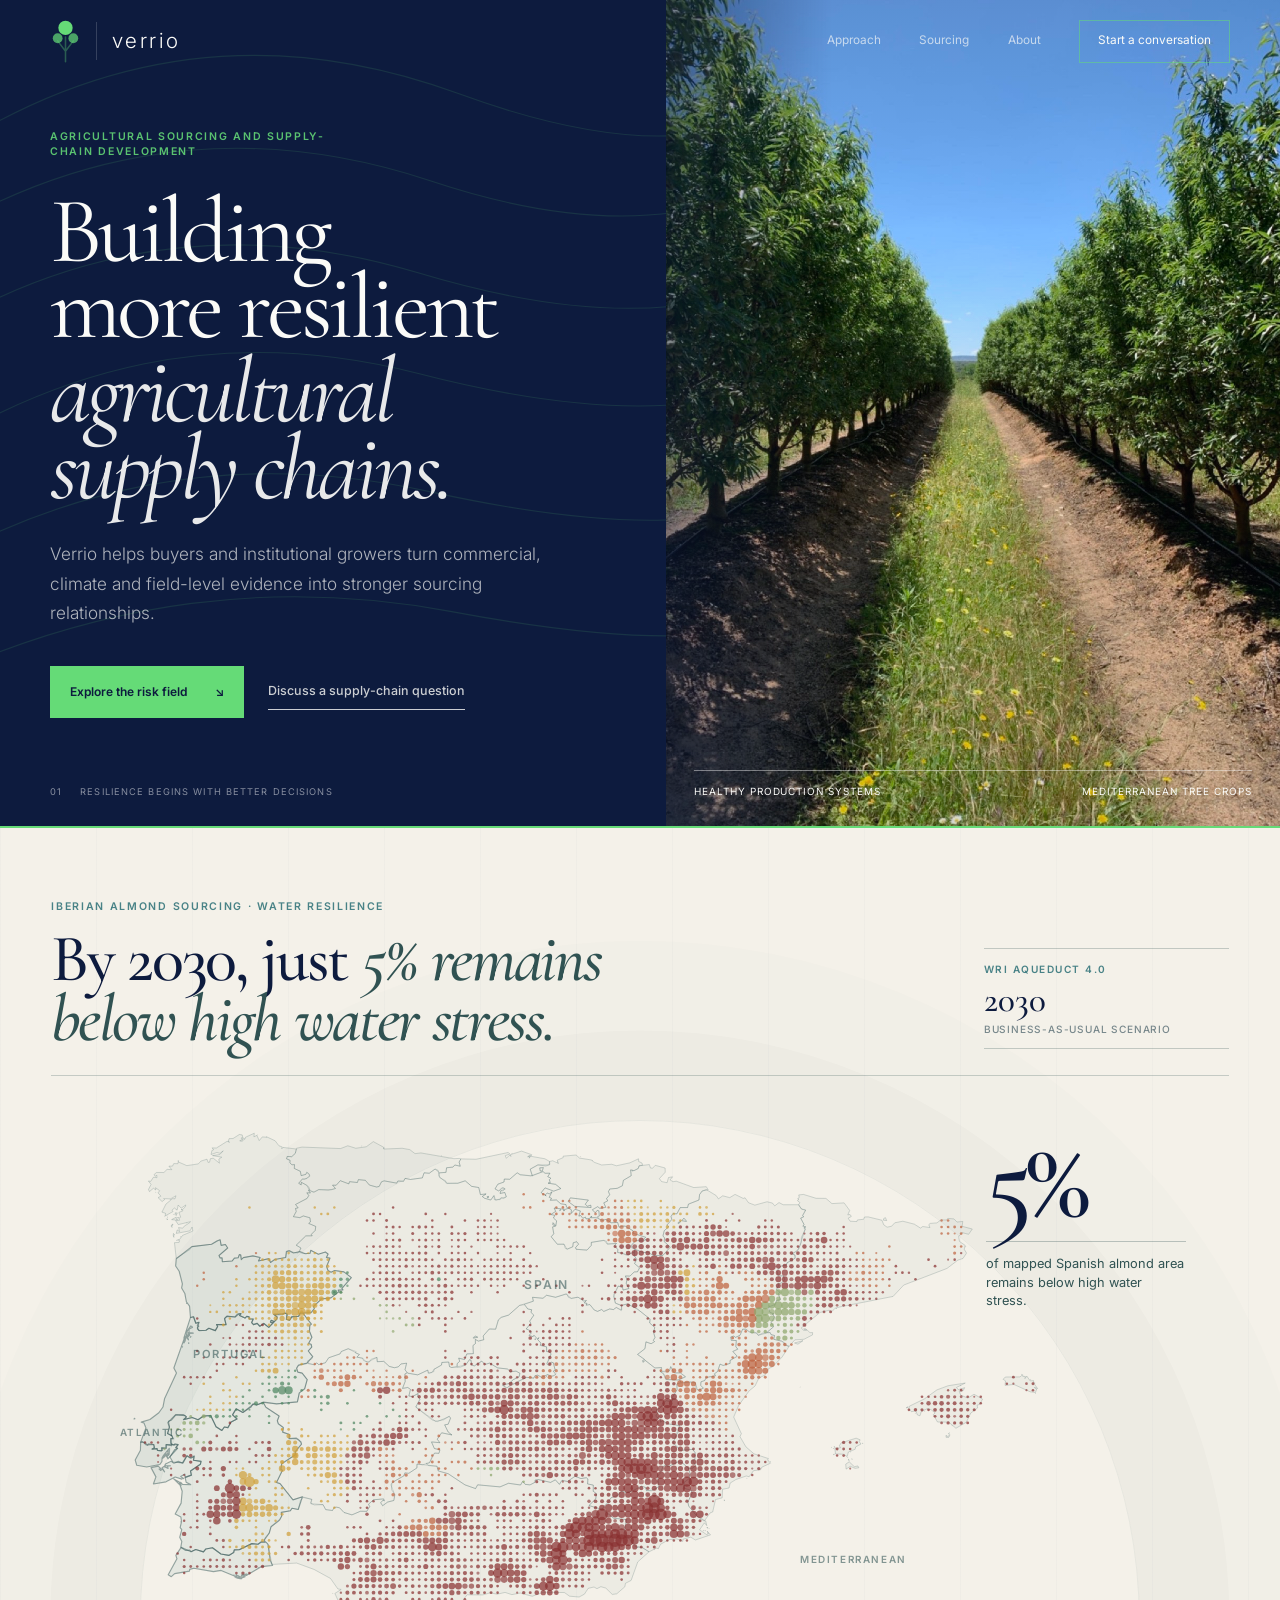
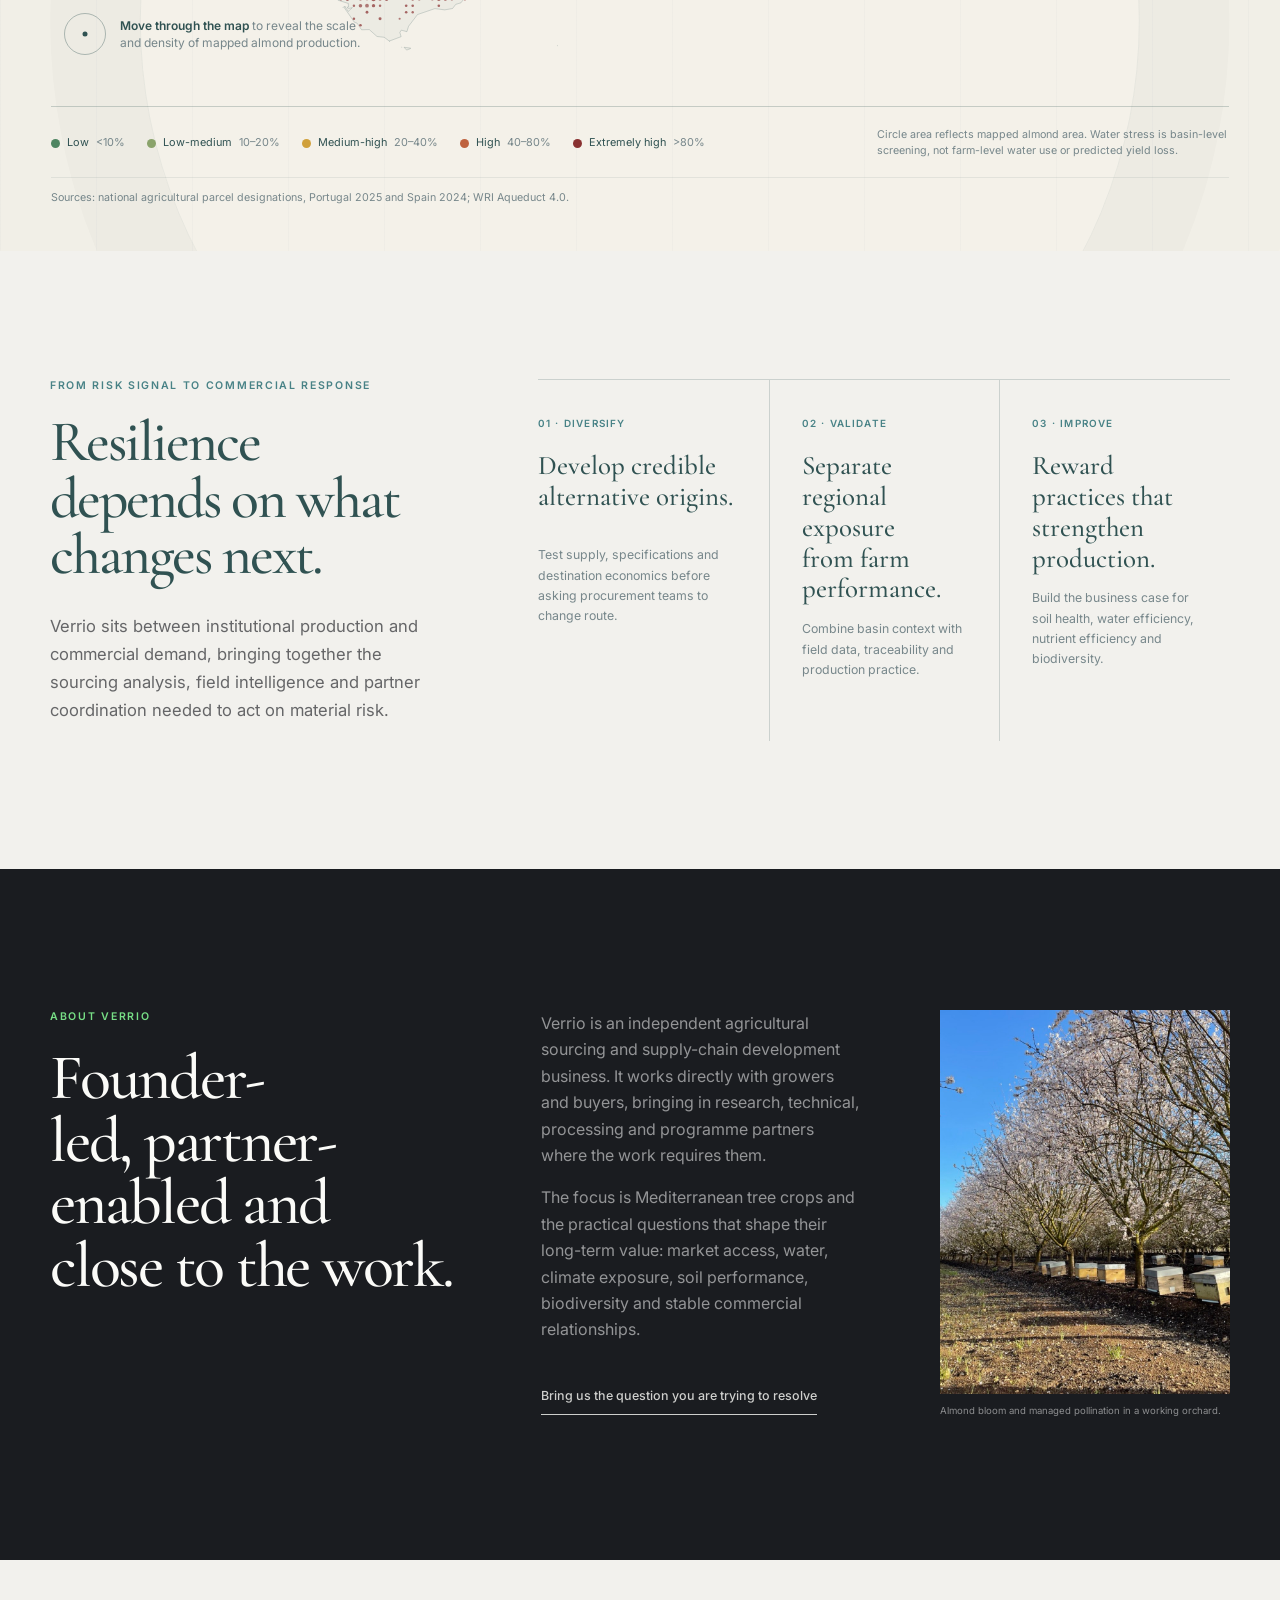
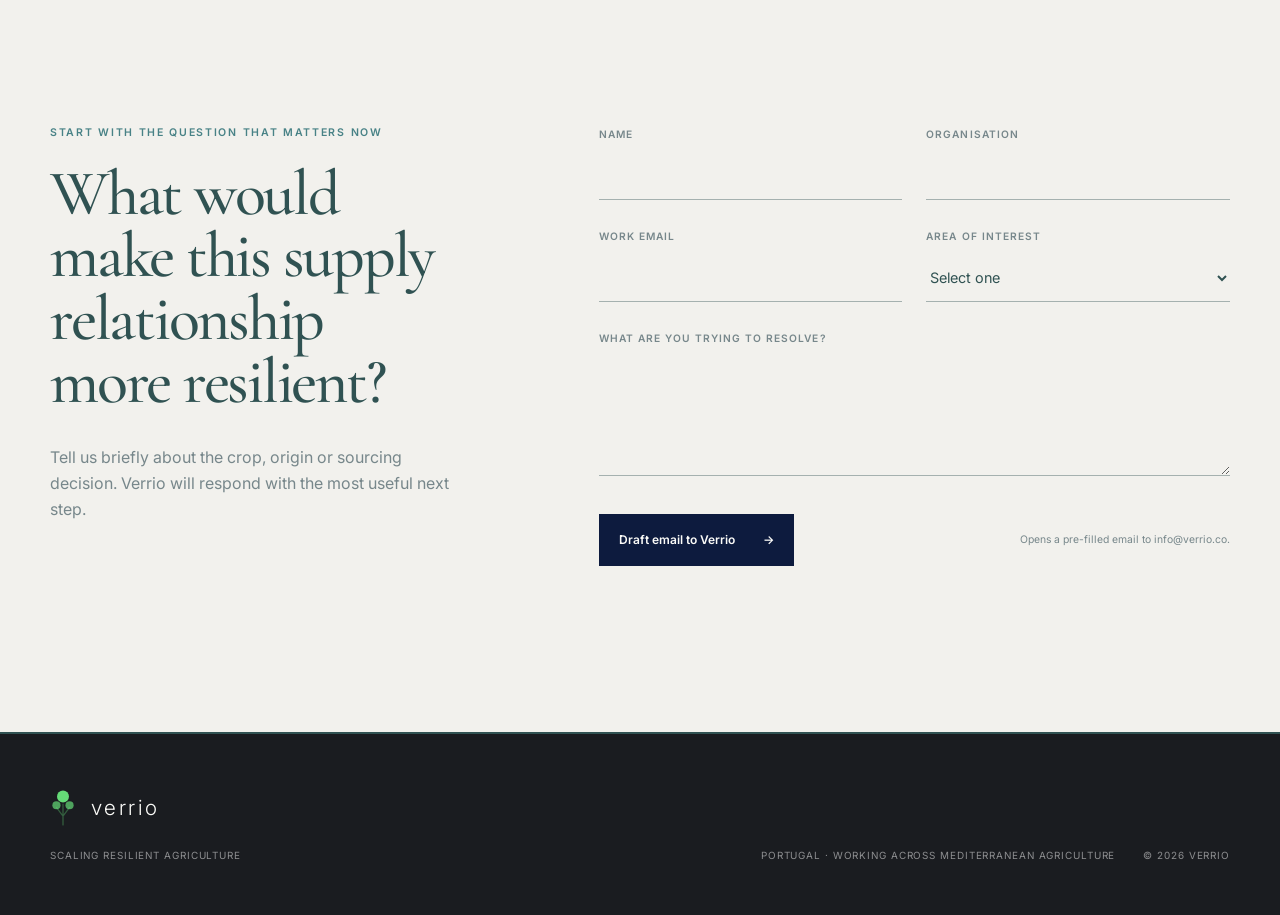
==== commit 892d9a63: "Move sourcing programme to dedicated page" ====
--- a/index.html
+++ b/index.html
@@ -23,7 +23,7 @@
   <a class="skip-link" href="#main">Skip to content</a>
 
   <header class="site-header" data-header>
-    <a class="brand" href="#top" aria-label="Verrio home">
+    <a class="brand" href="/" aria-label="Verrio home">
       <svg class="brand-mark" width="31" height="43" viewBox="0 0 44 66" fill="none" aria-hidden="true">
         <g opacity=".34">
           <path d="M22 64V48L10 32M22 48L34 32M22 48V26" stroke="#65DB77" stroke-width="2.4" stroke-linecap="round"/>
@@ -43,7 +43,7 @@
 
     <nav class="site-nav" id="site-nav" aria-label="Primary navigation">
       <a href="#risk">Approach</a>
-      <a href="#work">Work</a>
+      <a href="/sourcing.html">Sourcing</a>
       <a href="#about">About</a>
       <a class="nav-cta" href="#contact">Start a conversation</a>
     </nav>
@@ -86,14 +86,6 @@
           <span>Healthy production systems</span>
           <span>Mediterranean tree crops</span>
         </figcaption>
-        <div class="field-note field-note-a" aria-hidden="true">
-          <span class="field-note-dot"></span>
-          <span>Living ground cover</span>
-        </div>
-        <div class="field-note field-note-b" aria-hidden="true">
-          <span class="field-note-dot"></span>
-          <span>Managed irrigation</span>
-        </div>
       </figure>
 
       <div class="hero-index" aria-hidden="true">
@@ -183,63 +175,6 @@
       </div>
     </section>
 
-    <section class="almond-feature" id="work" aria-labelledby="almond-title">
-      <div class="almond-copy section-shell">
-        <div class="feature-heading">
-          <div>
-            <p class="eyebrow eyebrow-green">Current sourcing programme · 2026 crop</p>
-            <h2 id="almond-title">Portugal as a credible second European almond origin.</h2>
-          </div>
-          <p class="feature-lede">
-            Verrio is coordinating a managed route into professional growers, buyer-ready processing and field-level sourcing evidence.
-          </p>
-        </div>
-
-        <div class="almond-grid">
-          <div class="supply-facts" aria-label="Portuguese almond programme facts">
-            <div class="fact" data-reveal>
-              <strong>10,000<sup>+</sup></strong>
-              <span>hectares across current grower partners</span>
-            </div>
-            <div class="fact" data-reveal>
-              <strong>18,000</strong>
-              <span>mt forecast annual kernel-equivalent capacity</span>
-            </div>
-            <div class="fact fact-accent" data-reveal>
-              <strong>3,000</strong>
-              <span>mt of 2026 supply currently available, subject to terms</span>
-            </div>
-          </div>
-
-          <div class="supply-route" data-reveal>
-            <p class="mini-label">A managed origin route</p>
-            <ol>
-              <li>
-                <span class="route-node"></span>
-                <div><strong>Professional growers</strong><small>Mapped supply and crop visibility</small></div>
-              </li>
-              <li>
-                <span class="route-node"></span>
-                <div><strong>Verrio coordination</strong><small>Allocation, specification and contract structure</small></div>
-              </li>
-              <li>
-                <span class="route-node"></span>
-                <div><strong>Buyer relationship</strong><small>Direct origin with evidence that travels</small></div>
-              </li>
-            </ol>
-          </div>
-
-          <div class="programme-detail" data-reveal>
-            <p>
-              Guara, Lauranne, Penta, Soleta and Belona. Whole premium Mediterranean kernel, with processing shipments available from October 2026.
-            </p>
-            <a class="button button-primary" href="#contact">Discuss the 2026 programme <span aria-hidden="true">→</span></a>
-            <small>Minimum 50 mt. Preference for relationships of 100 mt or more.</small>
-          </div>
-        </div>
-      </div>
-    </section>
-
     <section class="about" id="about" aria-labelledby="about-title">
       <div class="about-inner section-shell">
         <div class="about-statement">
@@ -309,7 +244,7 @@
 
   <footer class="site-footer">
     <div class="footer-brand">
-      <a class="brand" href="#top" aria-label="Verrio home">
+      <a class="brand" href="/" aria-label="Verrio home">
         <svg class="brand-mark" width="26" height="36" viewBox="0 0 44 66" fill="none" aria-hidden="true">
           <g opacity=".34"><path d="M22 64V48L10 32M22 48L34 32M22 48V26" stroke="#65DB77" stroke-width="2.4" stroke-linecap="round"/></g>
           <circle cx="10" cy="28" r="7.5" fill="#65DB77" opacity=".7"/>
--- a/styles.css
+++ b/styles.css
@@ -912,6 +912,44 @@
   padding-block: clamp(85px, 10vw, 140px);
 }
 
+.sourcing-intro {
+  padding: clamp(155px, 18vw, 250px) 0 clamp(85px, 9vw, 130px);
+  background: var(--navy);
+  color: var(--white);
+}
+
+.sourcing-intro-grid {
+  display: grid;
+  grid-template-columns: 1.25fr .75fr;
+  gap: clamp(55px, 9vw, 140px);
+  align-items: end;
+}
+
+.sourcing-intro h1 {
+  max-width: 850px;
+  margin-top: 24px;
+  font-family: var(--display);
+  font-size: clamp(4.5rem, 8vw, 8.4rem);
+  font-weight: 500;
+  letter-spacing: -.055em;
+  line-height: .88;
+}
+
+.sourcing-intro h1 em {
+  display: block;
+  color: var(--green);
+  font-weight: 400;
+}
+
+.sourcing-intro-grid > p {
+  max-width: 47ch;
+  margin-bottom: 0;
+  color: rgba(255, 255, 255, .62);
+  font-size: clamp(1rem, 1.4vw, 1.2rem);
+  font-weight: 300;
+  line-height: 1.7;
+}
+
 .response-heading h2 {
   margin-top: 20px;
   font-size: clamp(2.6rem, 4.5vw, 4.7rem);
@@ -1702,6 +1740,11 @@
   .risk-response {
     grid-template-columns: 1fr;
     gap: 45px;
+  }
+
+  .sourcing-intro-grid {
+    grid-template-columns: 1fr;
+    gap: 42px;
   }
 
   .section-intro,
@@ -1864,6 +1907,14 @@
     padding: 105px 17px 58px;
   }
 
+  .sourcing-intro {
+    padding: 130px 0 76px;
+  }
+
+  .sourcing-intro h1 {
+    font-size: clamp(3.7rem, 18vw, 5.5rem);
+  }
+
   .hero-copy .eyebrow {
     margin-bottom: 25px;
   }
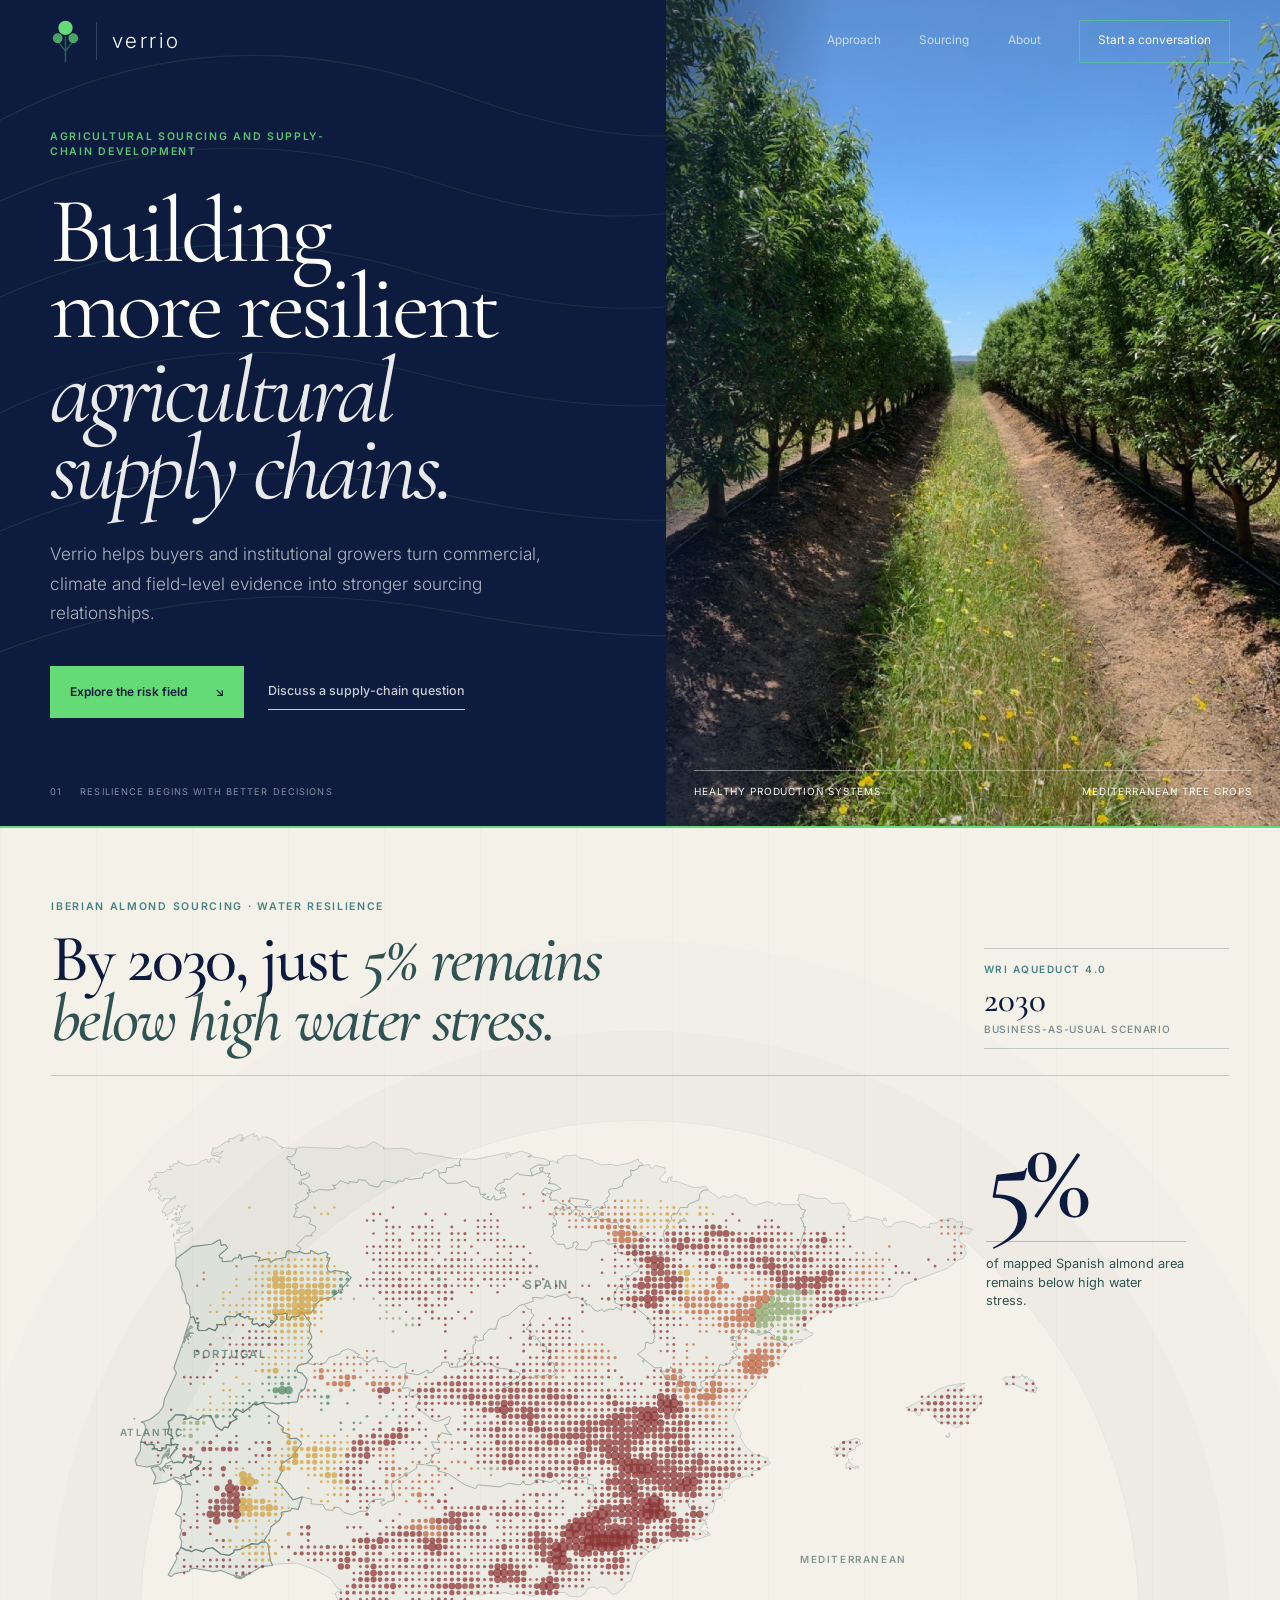
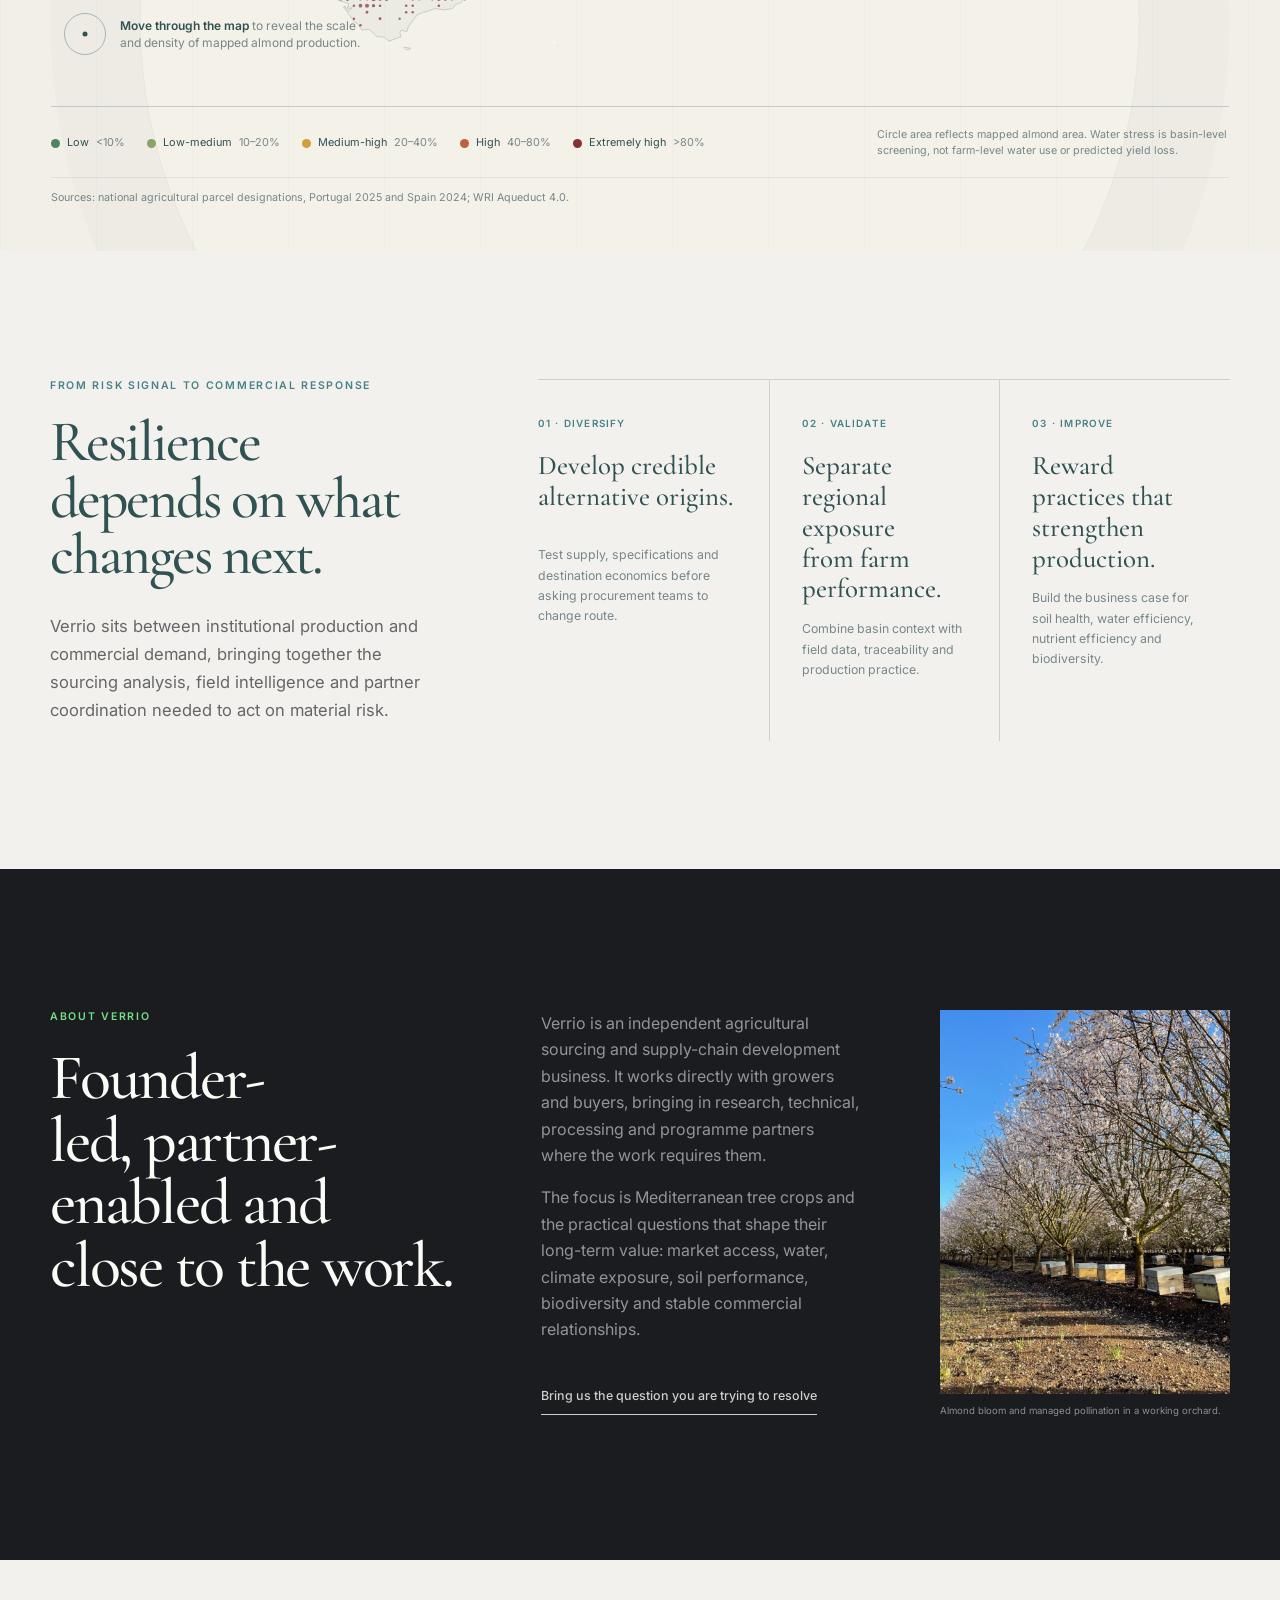
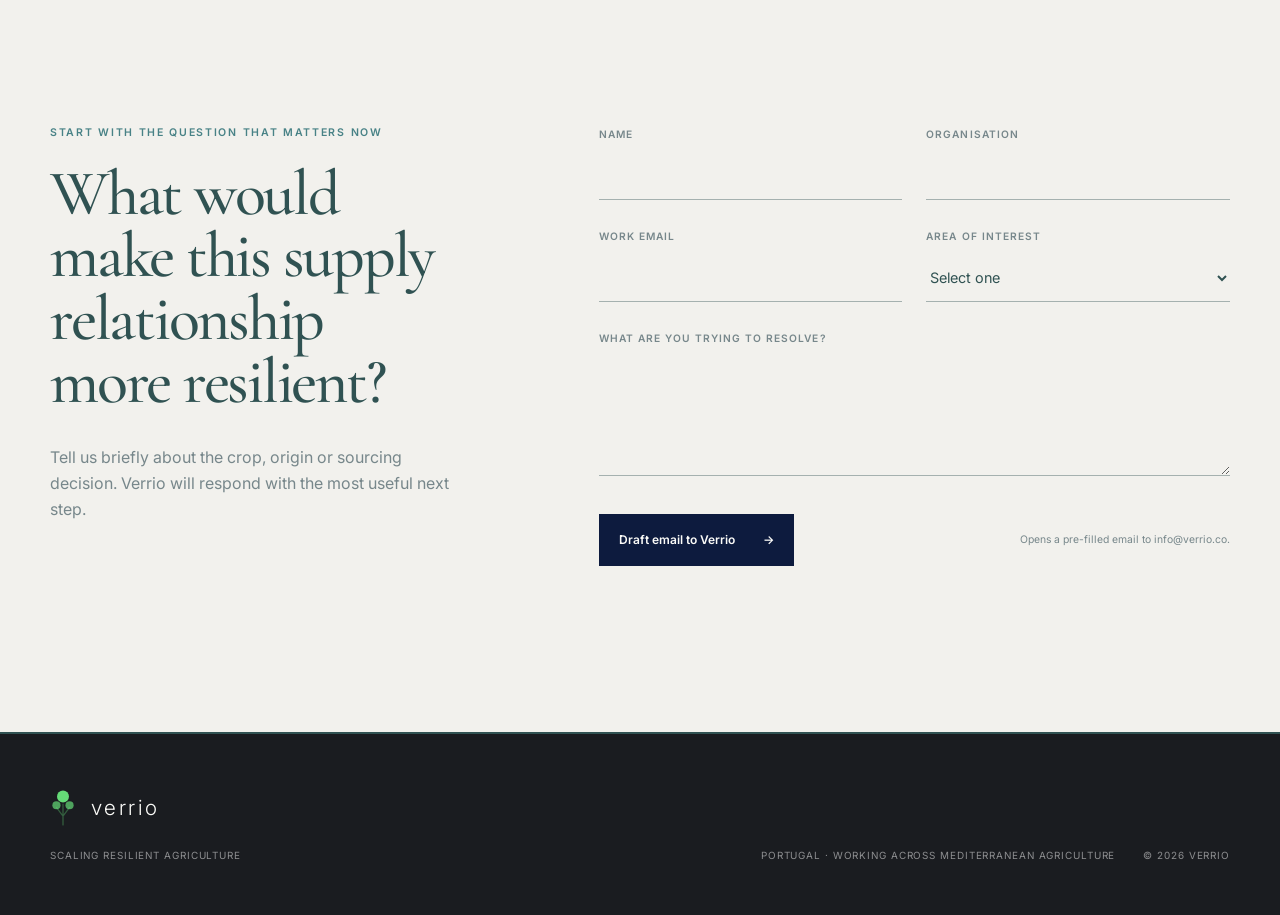
==== commit 157e9538: "Use canonical sourcing route" ====
--- a/index.html
+++ b/index.html
@@ -43,7 +43,7 @@
 
     <nav class="site-nav" id="site-nav" aria-label="Primary navigation">
       <a href="#risk">Approach</a>
-      <a href="/sourcing.html">Sourcing</a>
+      <a href="/sourcing">Sourcing</a>
       <a href="#about">About</a>
       <a class="nav-cta" href="#contact">Start a conversation</a>
     </nav>
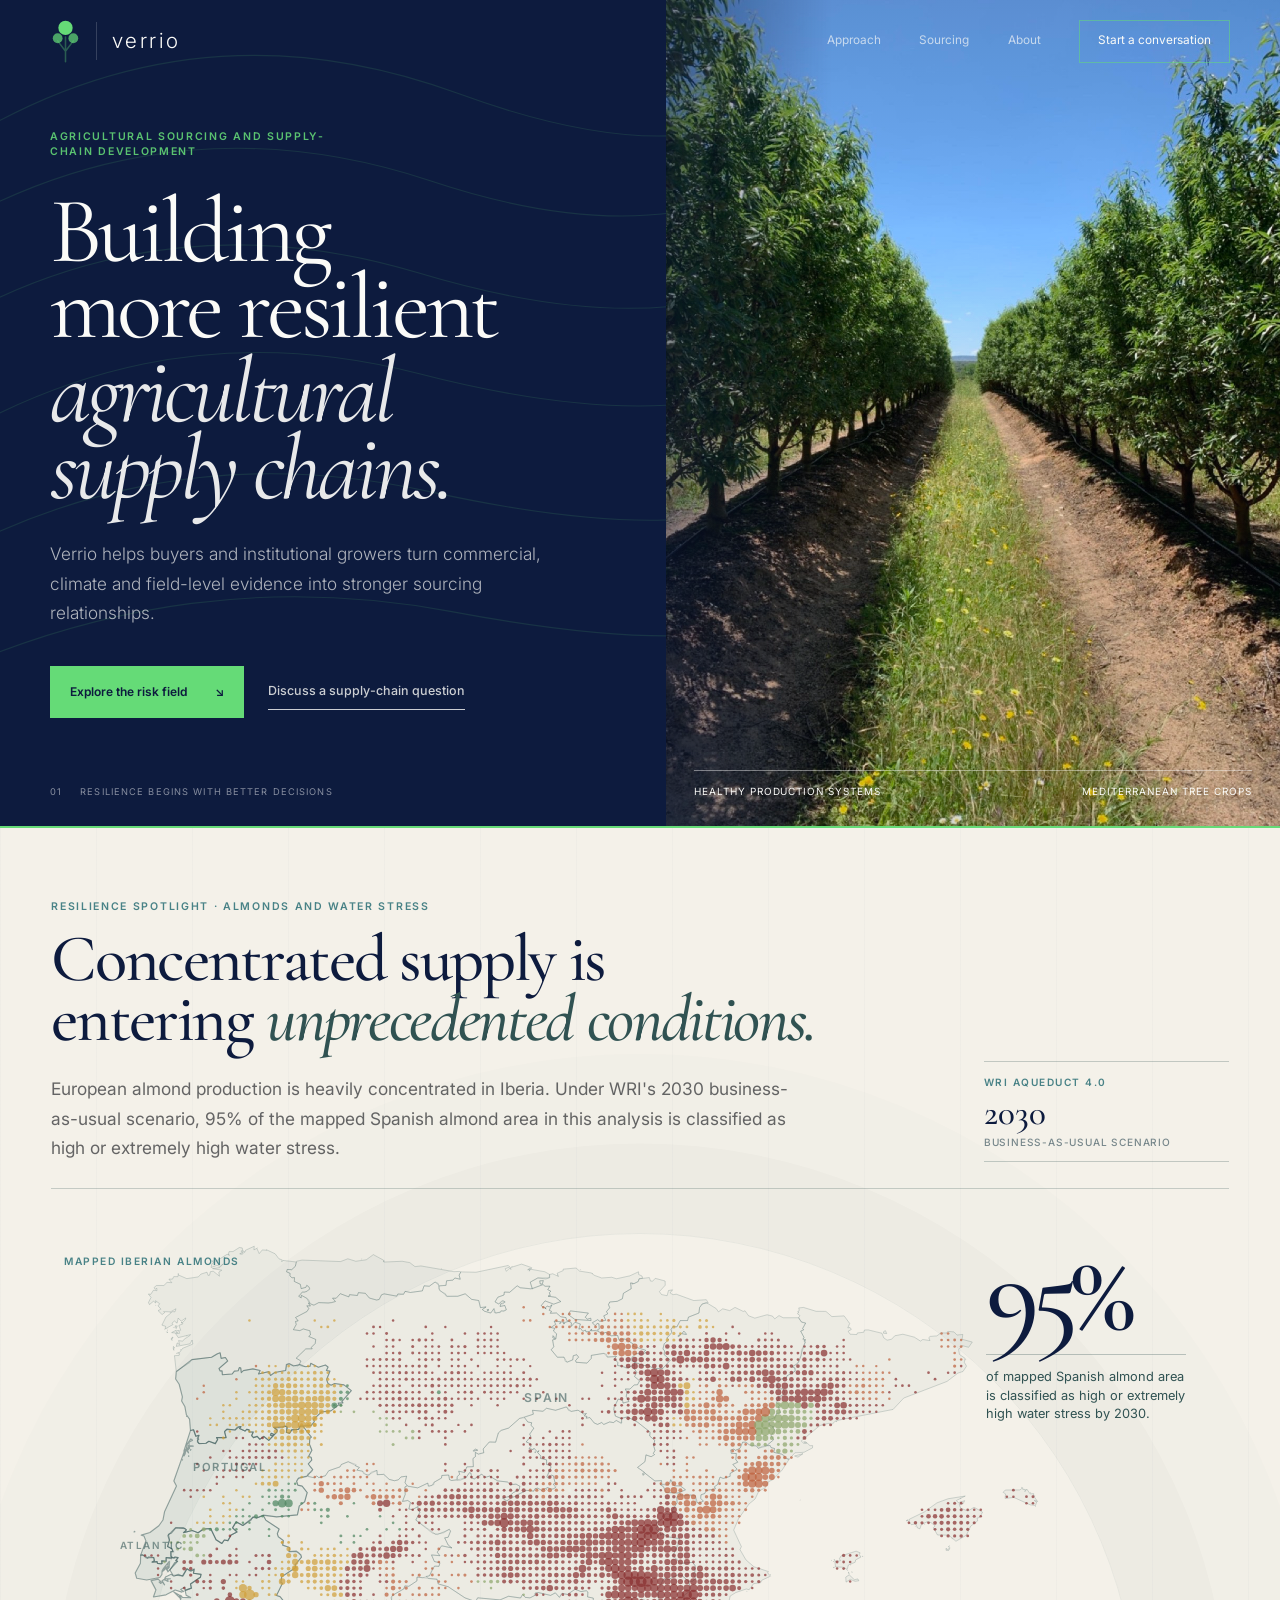
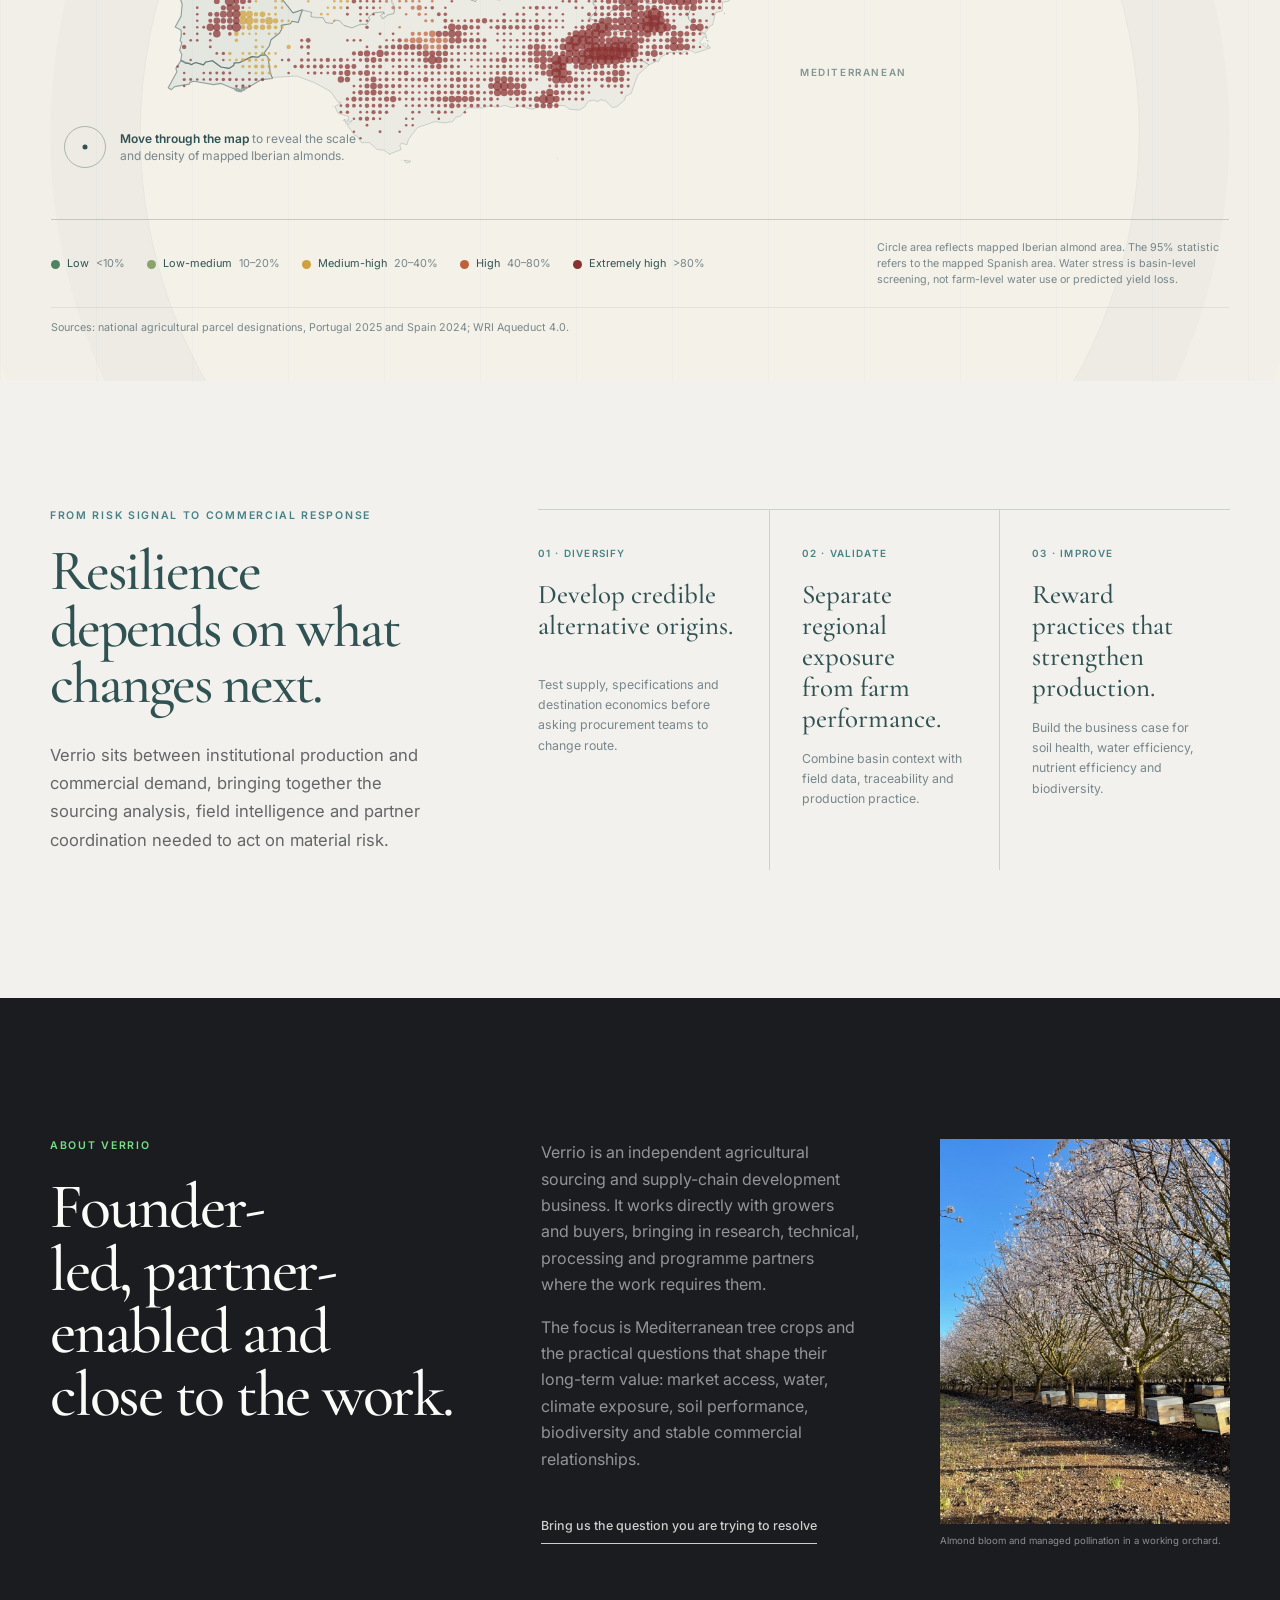
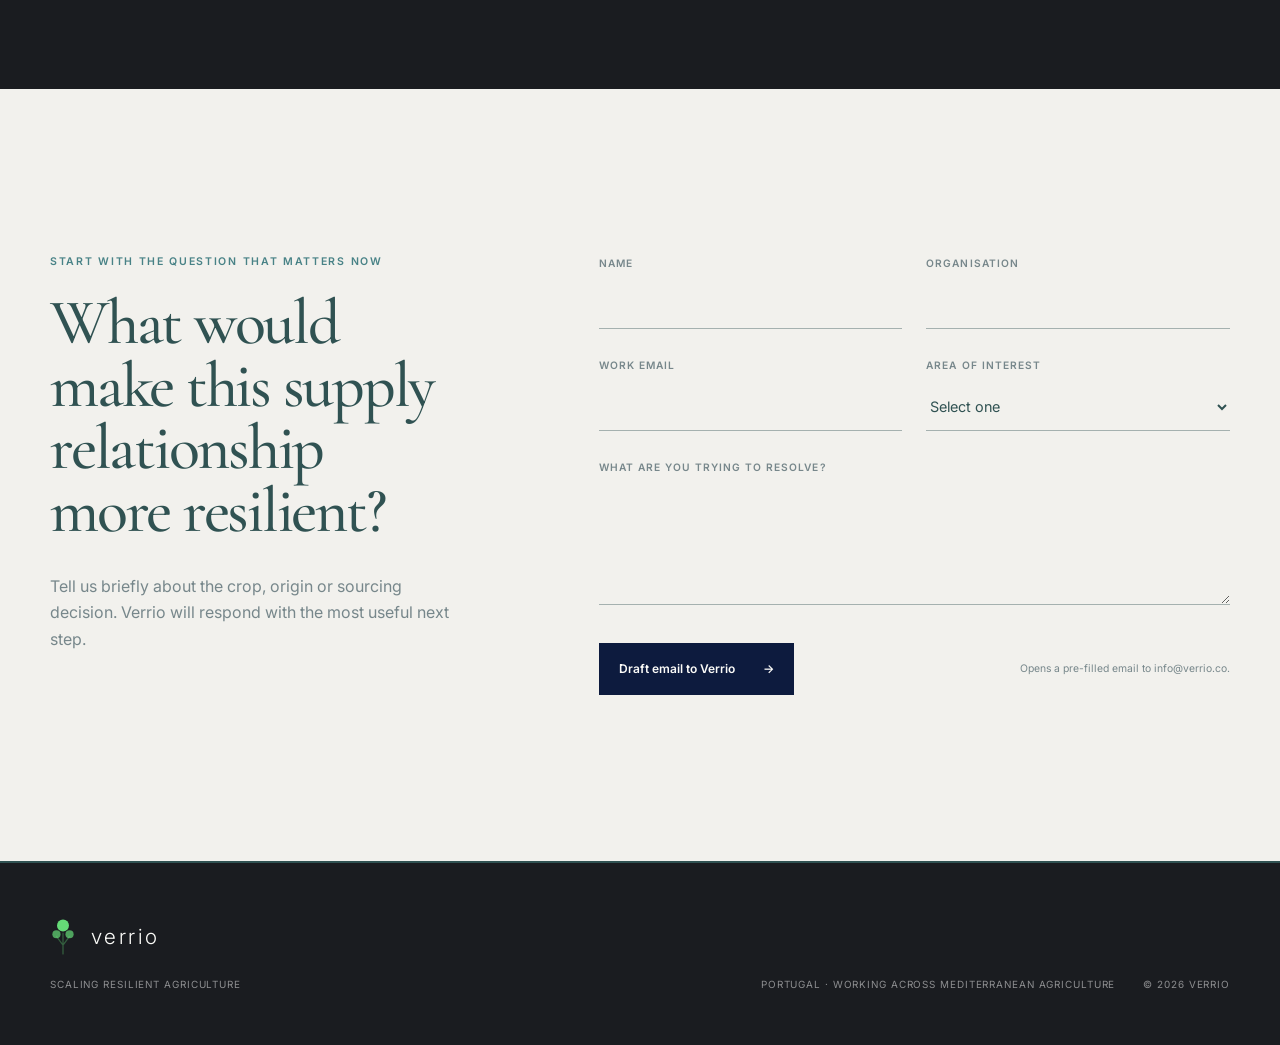
==== commit 2a471ec6: "Reframe almond map as resilience spotlight" ====
--- a/index.html
+++ b/index.html
@@ -97,8 +97,11 @@
     <section class="risk-field" id="risk" data-risk-field aria-labelledby="risk-title">
       <header class="risk-story-header">
         <div class="risk-story-heading">
-          <p class="eyebrow">Iberian almond sourcing · water resilience</p>
-          <h2 id="risk-title">By 2030, just <em>5% remains below high water stress.</em></h2>
+          <p class="eyebrow">Resilience spotlight · almonds and water stress</p>
+          <h2 id="risk-title">Concentrated supply is entering <em>unprecedented conditions.</em></h2>
+          <p class="risk-story-intro">
+            European almond production is heavily concentrated in Iberia. Under WRI's 2030 business-as-usual scenario, 95% of the mapped Spanish almond area in this analysis is classified as high or extremely high water stress.
+          </p>
         </div>
 
         <div class="risk-scenario-label">
@@ -109,21 +112,23 @@
       </header>
 
       <div class="risk-map-stage" aria-labelledby="risk-map-title">
-        <h3 id="risk-map-title" class="visually-hidden">Interactive Iberian almond water-stress map</h3>
+        <h3 id="risk-map-title" class="visually-hidden">Interactive water-stress map of mapped Iberian almonds</h3>
         <canvas
           data-map
           role="img"
-          aria-label="Map of the Iberian Peninsula showing mapped almond area as circles coloured by WRI Aqueduct water-stress class."
+          aria-label="Map of mapped Iberian almonds, shown as circles coloured by WRI Aqueduct water-stress class."
         ></canvas>
 
+        <p class="risk-map-label">Mapped Iberian almonds</p>
+
         <div class="risk-map-stat" aria-live="polite">
-          <strong>5%</strong>
-          <span>of mapped Spanish almond area remains below high water stress.</span>
+          <strong>95%</strong>
+          <span>of mapped Spanish almond area is classified as high or extremely high water stress by 2030.</span>
         </div>
 
         <div class="risk-interaction-cue" data-cue>
           <span aria-hidden="true"></span>
-          <p><strong>Move through the map</strong> to reveal the scale and density of mapped almond production.</p>
+          <p><strong>Move through the map</strong> to reveal the scale and density of mapped Iberian almonds.</p>
         </div>
       </div>
 
@@ -136,7 +141,7 @@
           <span><i class="risk-extreme"></i>Extremely high <small>&gt;80%</small></span>
         </div>
         <p class="risk-method-note">
-          Circle area reflects mapped almond area. Water stress is basin-level screening, not farm-level water use or predicted yield loss.
+          Circle area reflects mapped Iberian almond area. The 95% statistic refers to the mapped Spanish area. Water stress is basin-level screening, not farm-level water use or predicted yield loss.
         </p>
         <p class="risk-source-note">
           Sources: national agricultural parcel designations, Portugal 2025 and Spain 2024; WRI Aqueduct 4.0.
@@ -144,7 +149,7 @@
       </footer>
 
       <p class="accessible-summary">
-        Under the 2030 business-as-usual scenario, only 5% of mapped Spanish almond area remains below high water stress.
+        This resilience spotlight uses almonds and water stress as one example of concentrated supply-chain exposure. Under the 2030 business-as-usual scenario, 95% of mapped Spanish almond area is classified as high or extremely high water stress.
       </p>
     </section>
 
--- a/styles.css
+++ b/styles.css
@@ -684,6 +684,14 @@
   font-weight: 500;
 }
 
+.risk-story-intro {
+  max-width: 760px;
+  margin: 25px 0 0;
+  color: rgba(26, 28, 32, .66);
+  font-size: clamp(.98rem, 1.35vw, 1.18rem);
+  line-height: 1.7;
+}
+
 .risk-scenario-label {
   min-width: 245px;
   padding: 12px 0 11px;
@@ -755,6 +763,20 @@
   display: block;
   cursor: crosshair;
   touch-action: pan-y;
+}
+
+.risk-map-label {
+  position: absolute;
+  z-index: 2;
+  top: clamp(28px, 5vw, 70px);
+  left: clamp(24px, 5vw, 82px);
+  margin: 0;
+  color: var(--teal);
+  font-size: .64rem;
+  font-weight: 600;
+  letter-spacing: .15em;
+  text-transform: uppercase;
+  pointer-events: none;
 }
 
 .risk-map-stat {
@@ -1972,6 +1994,11 @@
     line-height: .92;
   }
 
+  .risk-story-intro {
+    margin-top: 22px;
+    font-size: .92rem;
+  }
+
   .risk-scenario-label {
     width: 100%;
   }
@@ -1991,6 +2018,11 @@
     top: 24px;
     right: 18px;
     width: 132px;
+  }
+
+  .risk-map-label {
+    top: 18px;
+    left: 18px;
   }
 
   .risk-map-stat strong {
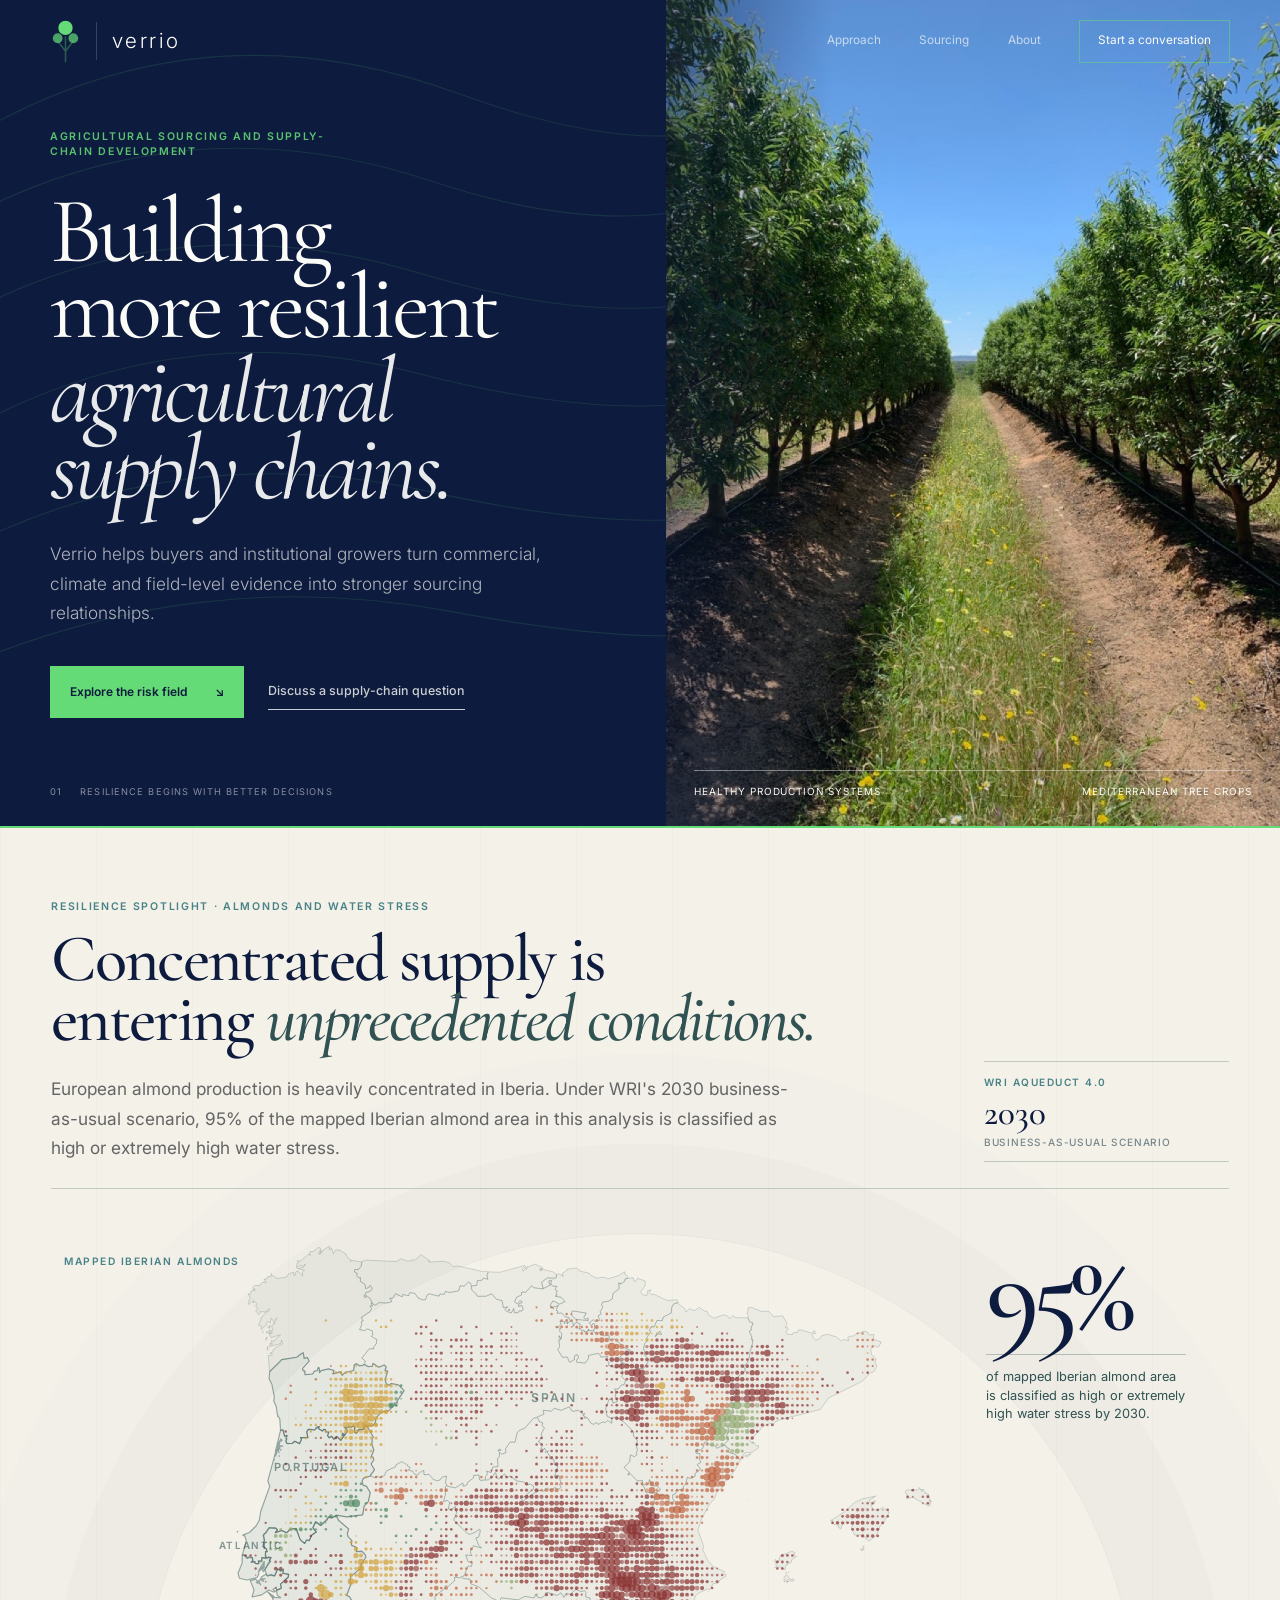
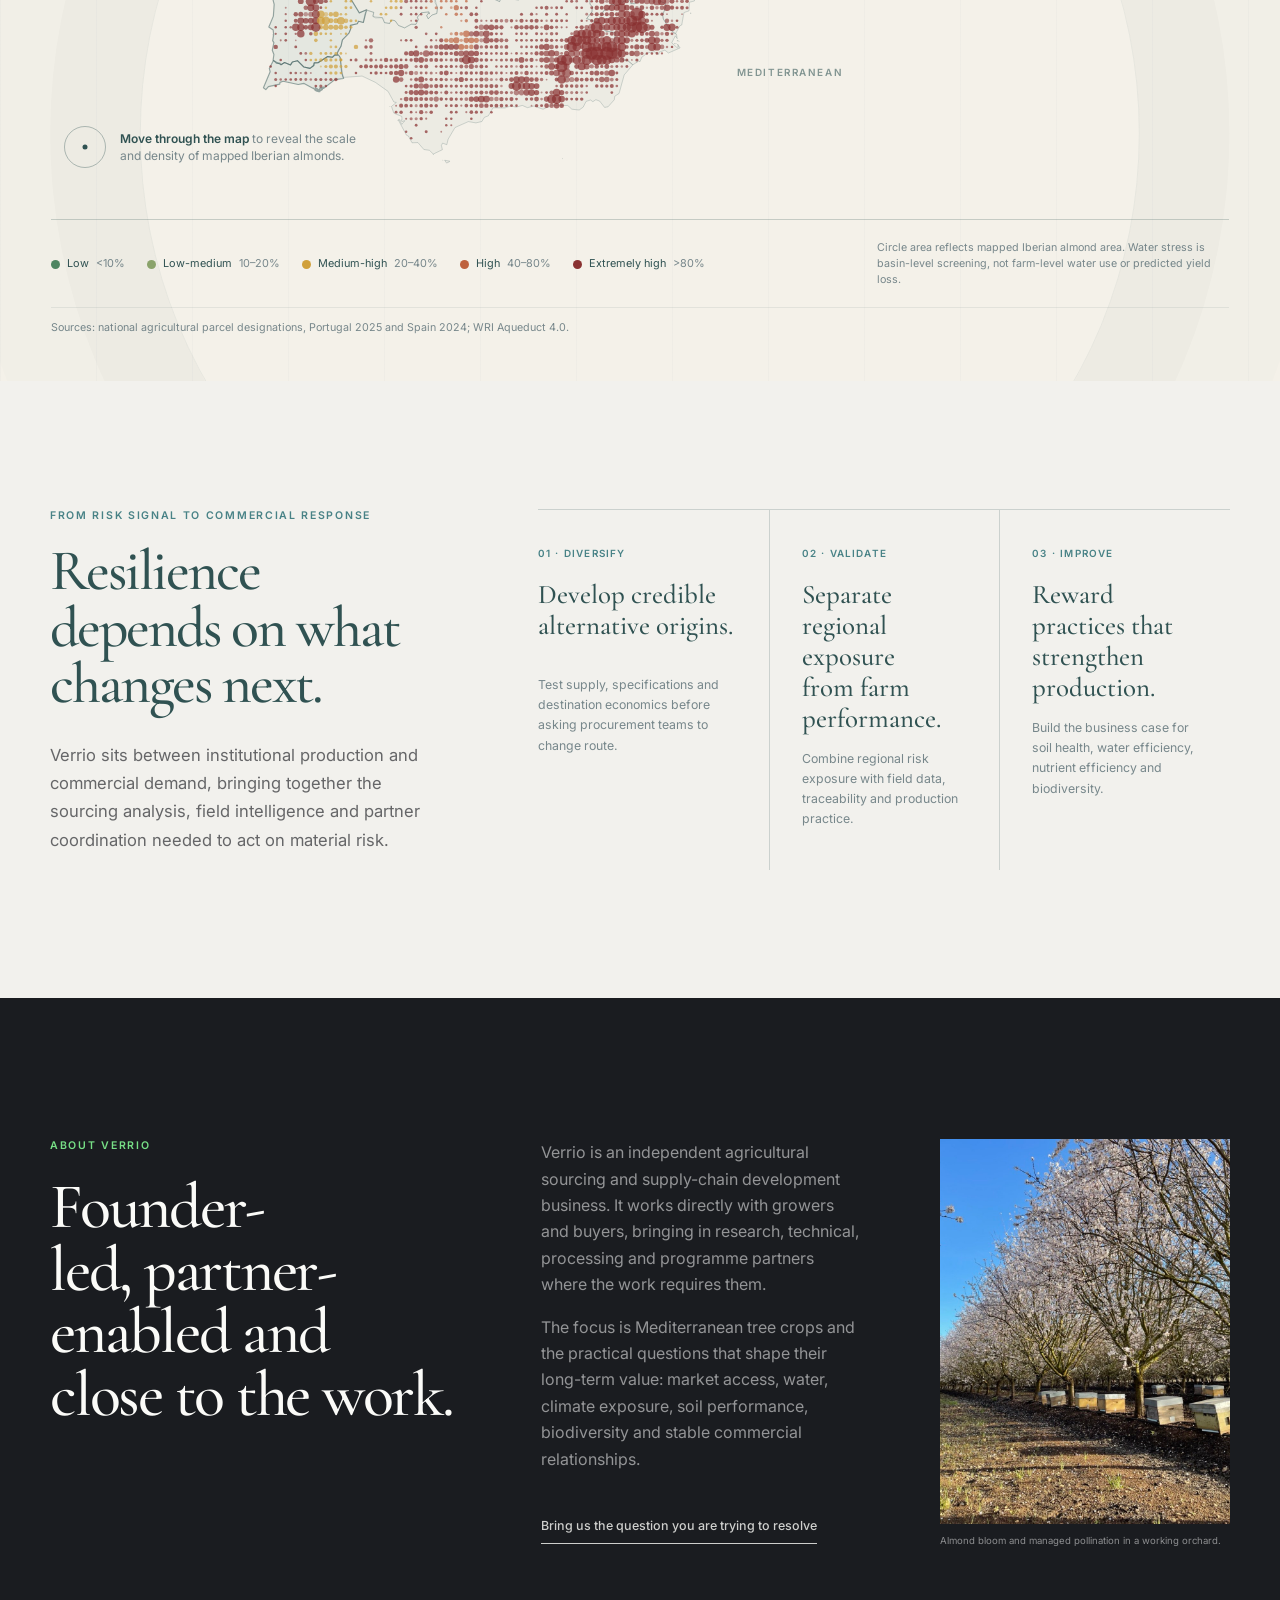
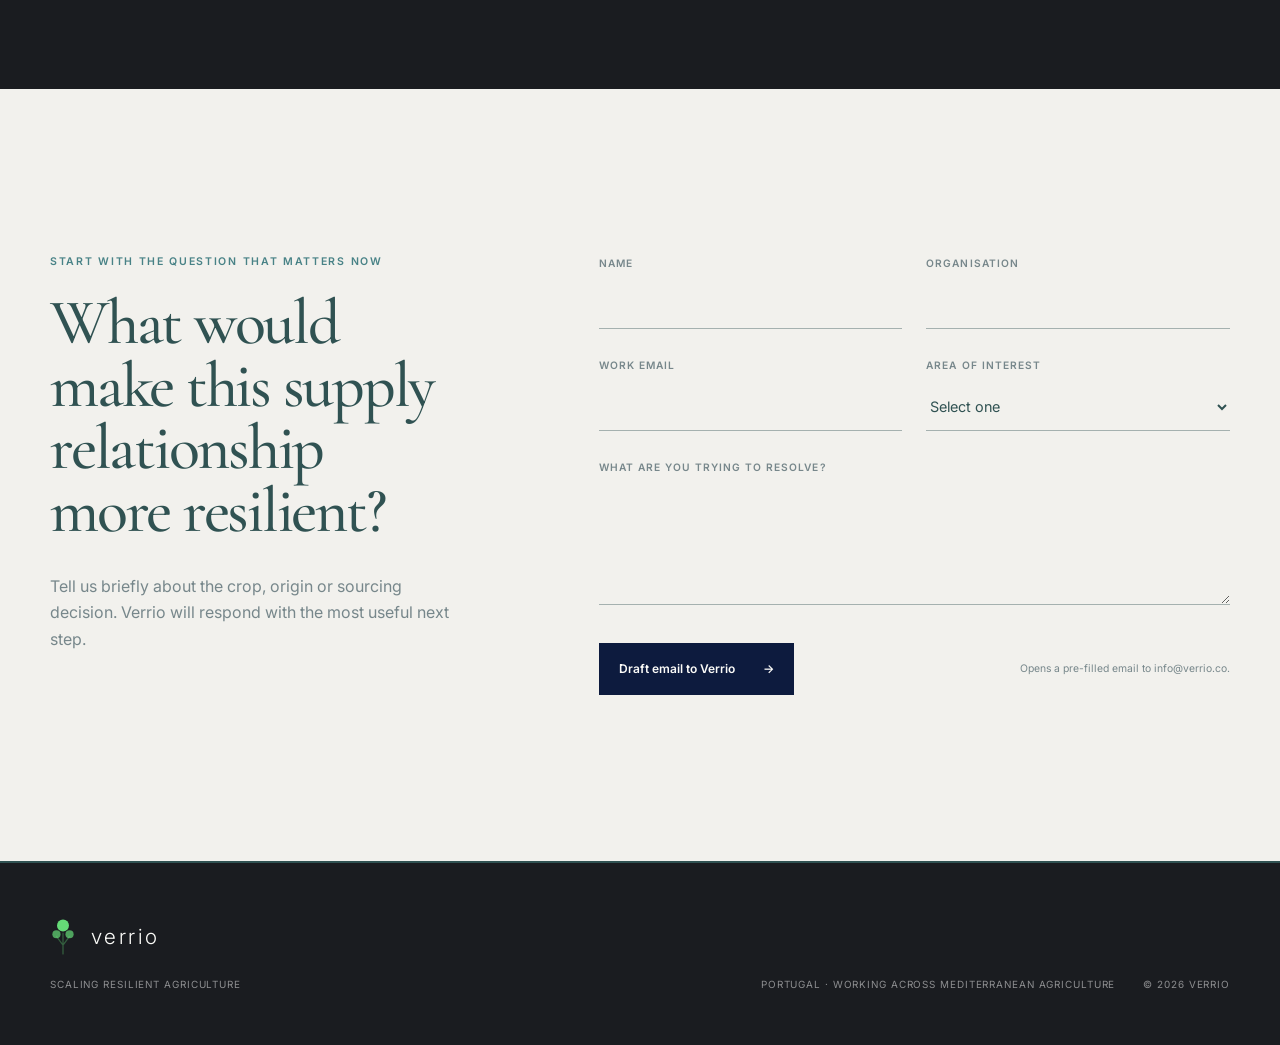
==== commit 564f0be8: "Update Iberian risk map projection and wording" ====
--- a/index.html
+++ b/index.html
@@ -100,7 +100,7 @@
           <p class="eyebrow">Resilience spotlight · almonds and water stress</p>
           <h2 id="risk-title">Concentrated supply is entering <em>unprecedented conditions.</em></h2>
           <p class="risk-story-intro">
-            European almond production is heavily concentrated in Iberia. Under WRI's 2030 business-as-usual scenario, 95% of the mapped Spanish almond area in this analysis is classified as high or extremely high water stress.
+            European almond production is heavily concentrated in Iberia. Under WRI's 2030 business-as-usual scenario, 95% of the mapped Iberian almond area in this analysis is classified as high or extremely high water stress.
           </p>
         </div>
 
@@ -123,7 +123,7 @@
 
         <div class="risk-map-stat" aria-live="polite">
           <strong>95%</strong>
-          <span>of mapped Spanish almond area is classified as high or extremely high water stress by 2030.</span>
+          <span>of mapped Iberian almond area is classified as high or extremely high water stress by 2030.</span>
         </div>
 
         <div class="risk-interaction-cue" data-cue>
@@ -141,7 +141,7 @@
           <span><i class="risk-extreme"></i>Extremely high <small>&gt;80%</small></span>
         </div>
         <p class="risk-method-note">
-          Circle area reflects mapped Iberian almond area. The 95% statistic refers to the mapped Spanish area. Water stress is basin-level screening, not farm-level water use or predicted yield loss.
+          Circle area reflects mapped Iberian almond area. Water stress is basin-level screening, not farm-level water use or predicted yield loss.
         </p>
         <p class="risk-source-note">
           Sources: national agricultural parcel designations, Portugal 2025 and Spain 2024; WRI Aqueduct 4.0.
@@ -149,7 +149,7 @@
       </footer>
 
       <p class="accessible-summary">
-        This resilience spotlight uses almonds and water stress as one example of concentrated supply-chain exposure. Under the 2030 business-as-usual scenario, 95% of mapped Spanish almond area is classified as high or extremely high water stress.
+        This resilience spotlight uses almonds and water stress as one example of concentrated supply-chain exposure. Under the 2030 business-as-usual scenario, 95% of mapped Iberian almond area is classified as high or extremely high water stress.
       </p>
     </section>
 
@@ -170,7 +170,7 @@
         <article data-reveal>
           <span>02 · Validate</span>
           <h3>Separate regional exposure from farm performance.</h3>
-          <p>Combine basin context with field data, traceability and production practice.</p>
+          <p>Combine regional risk exposure with field data, traceability and production practice.</p>
         </article>
         <article data-reveal>
           <span>03 · Improve</span>
